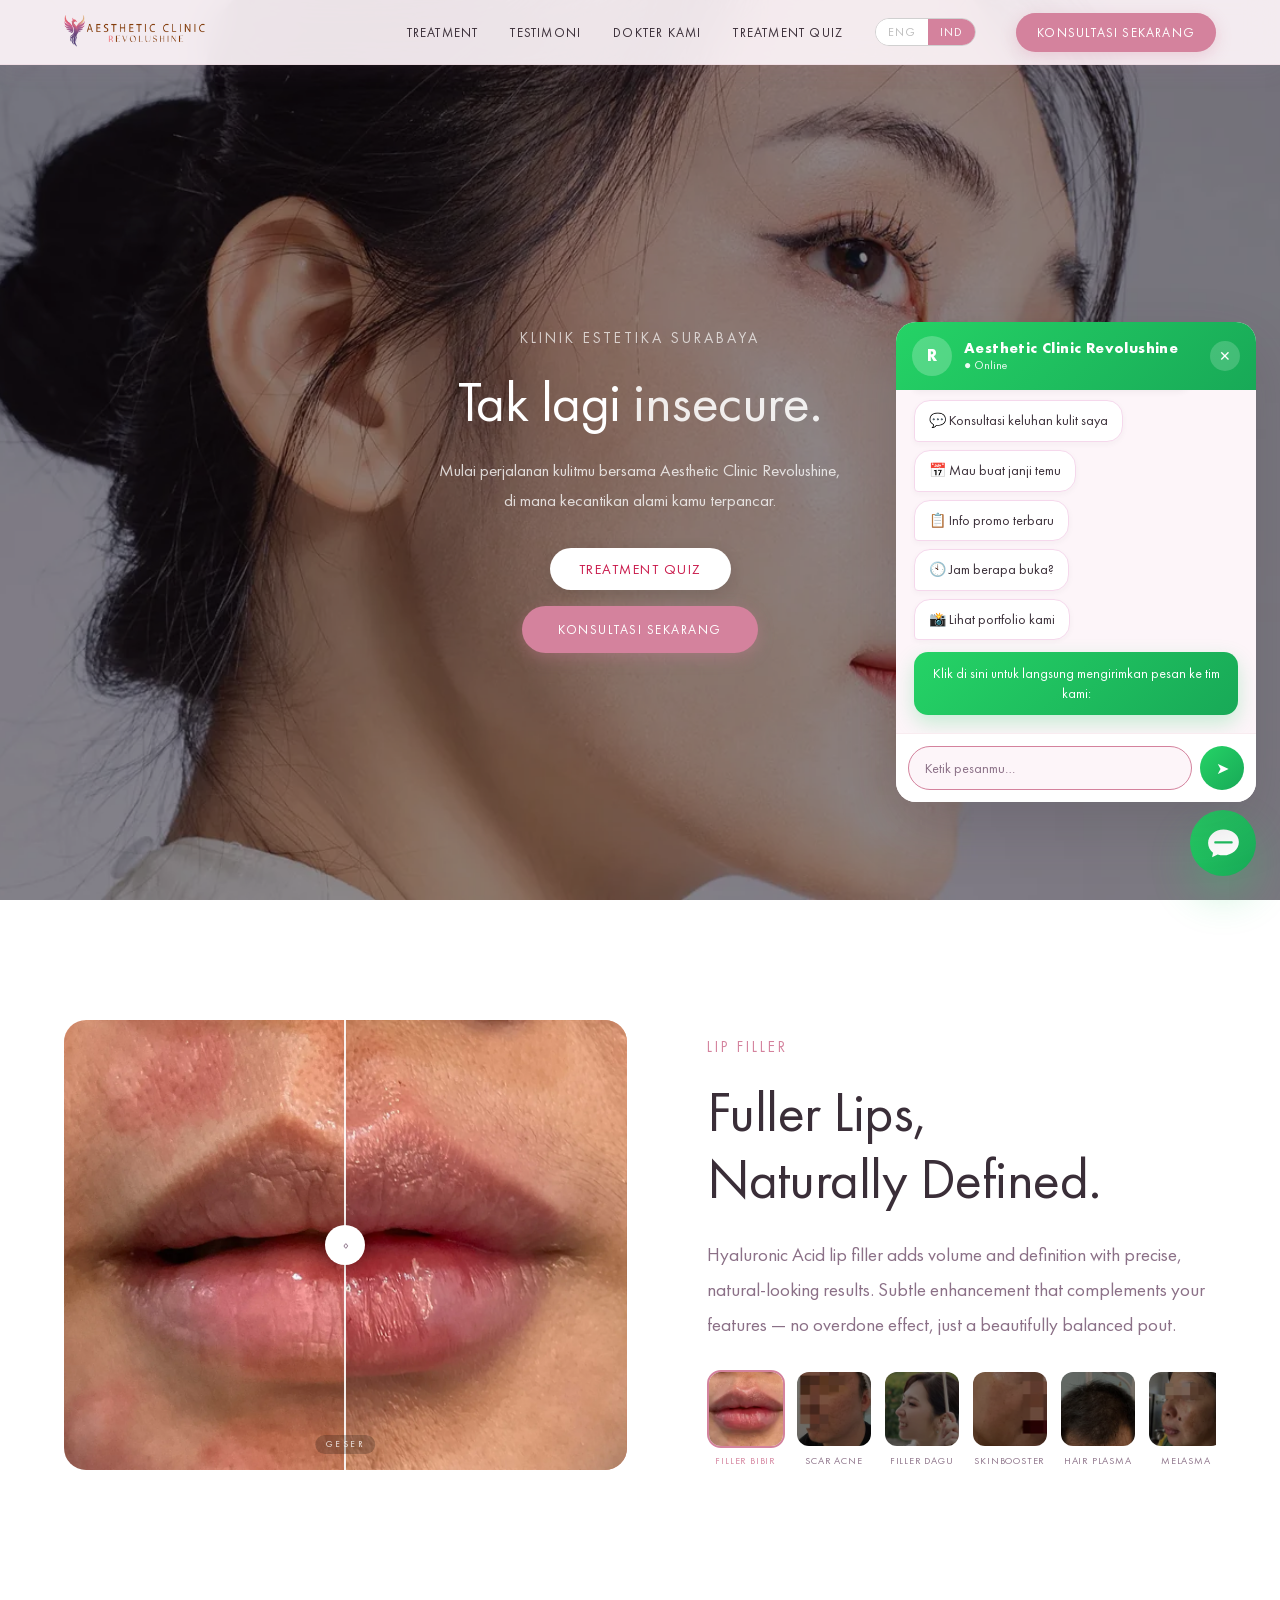
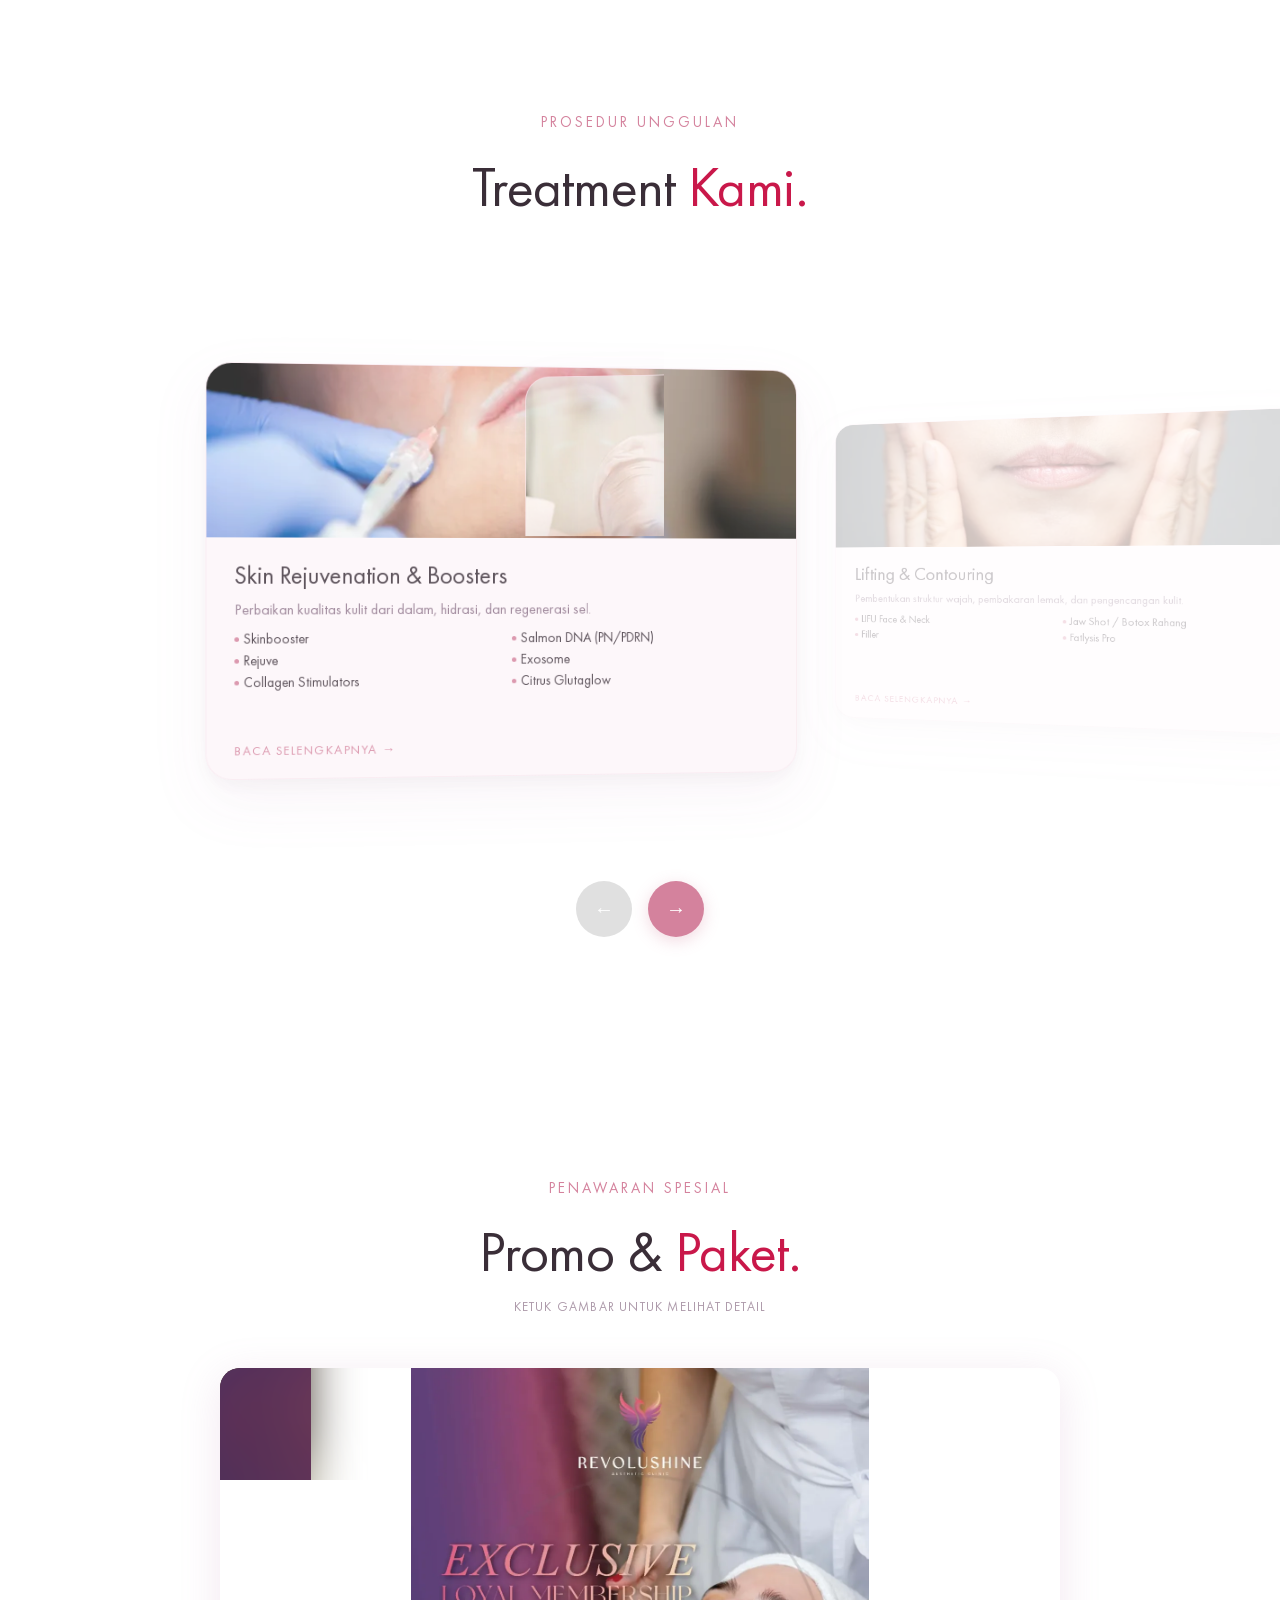
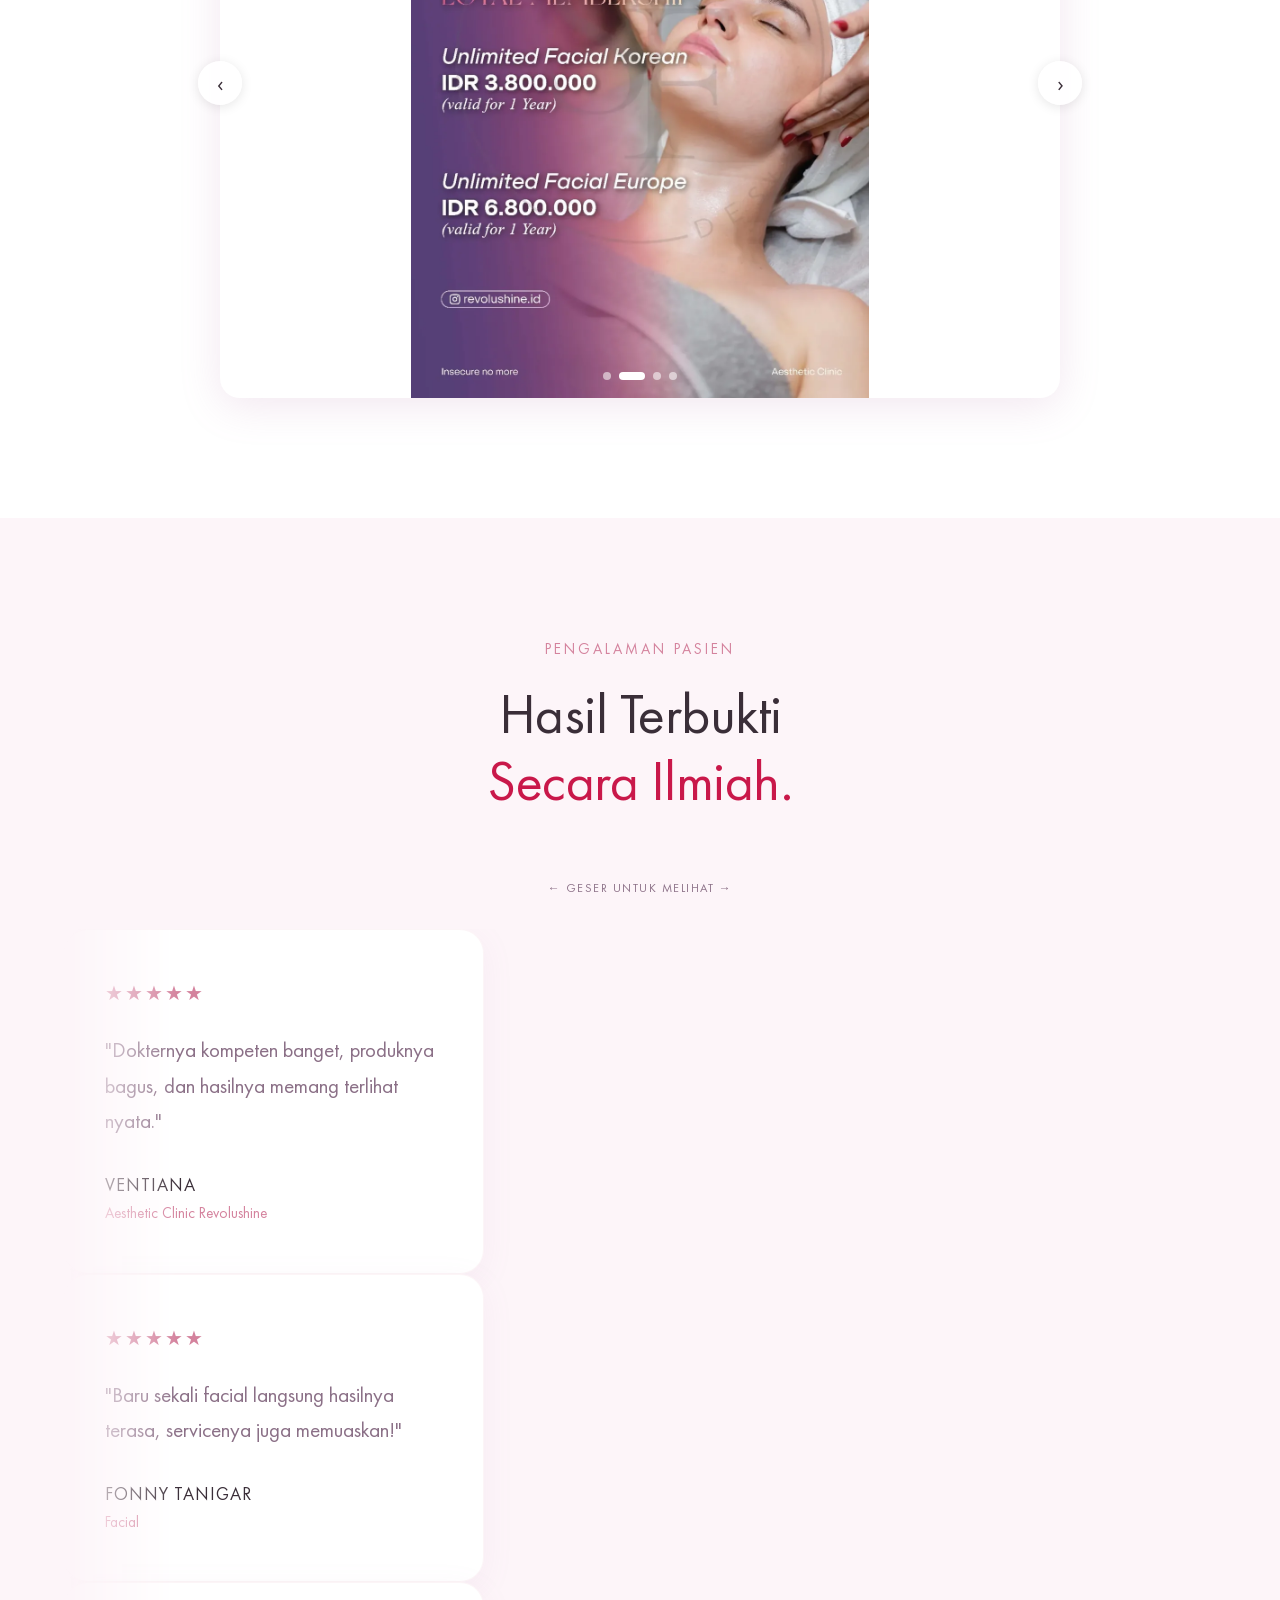
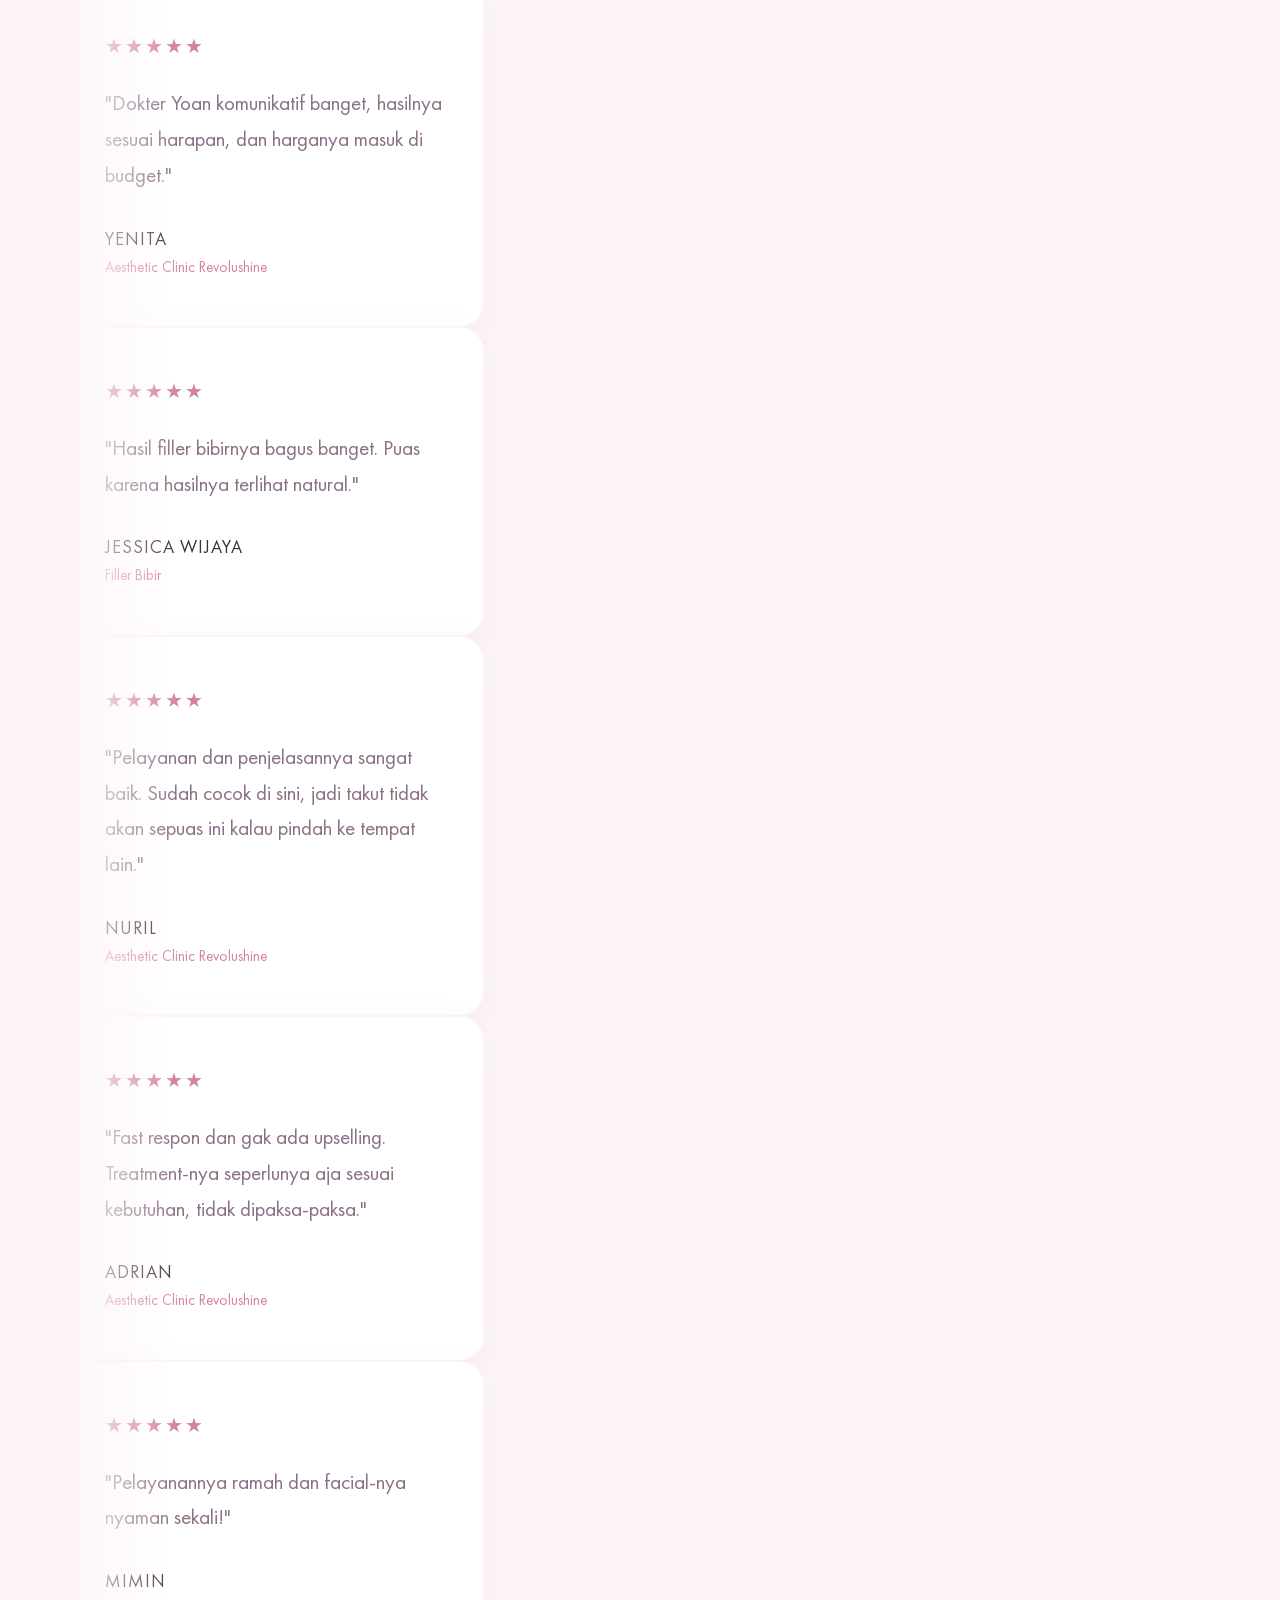
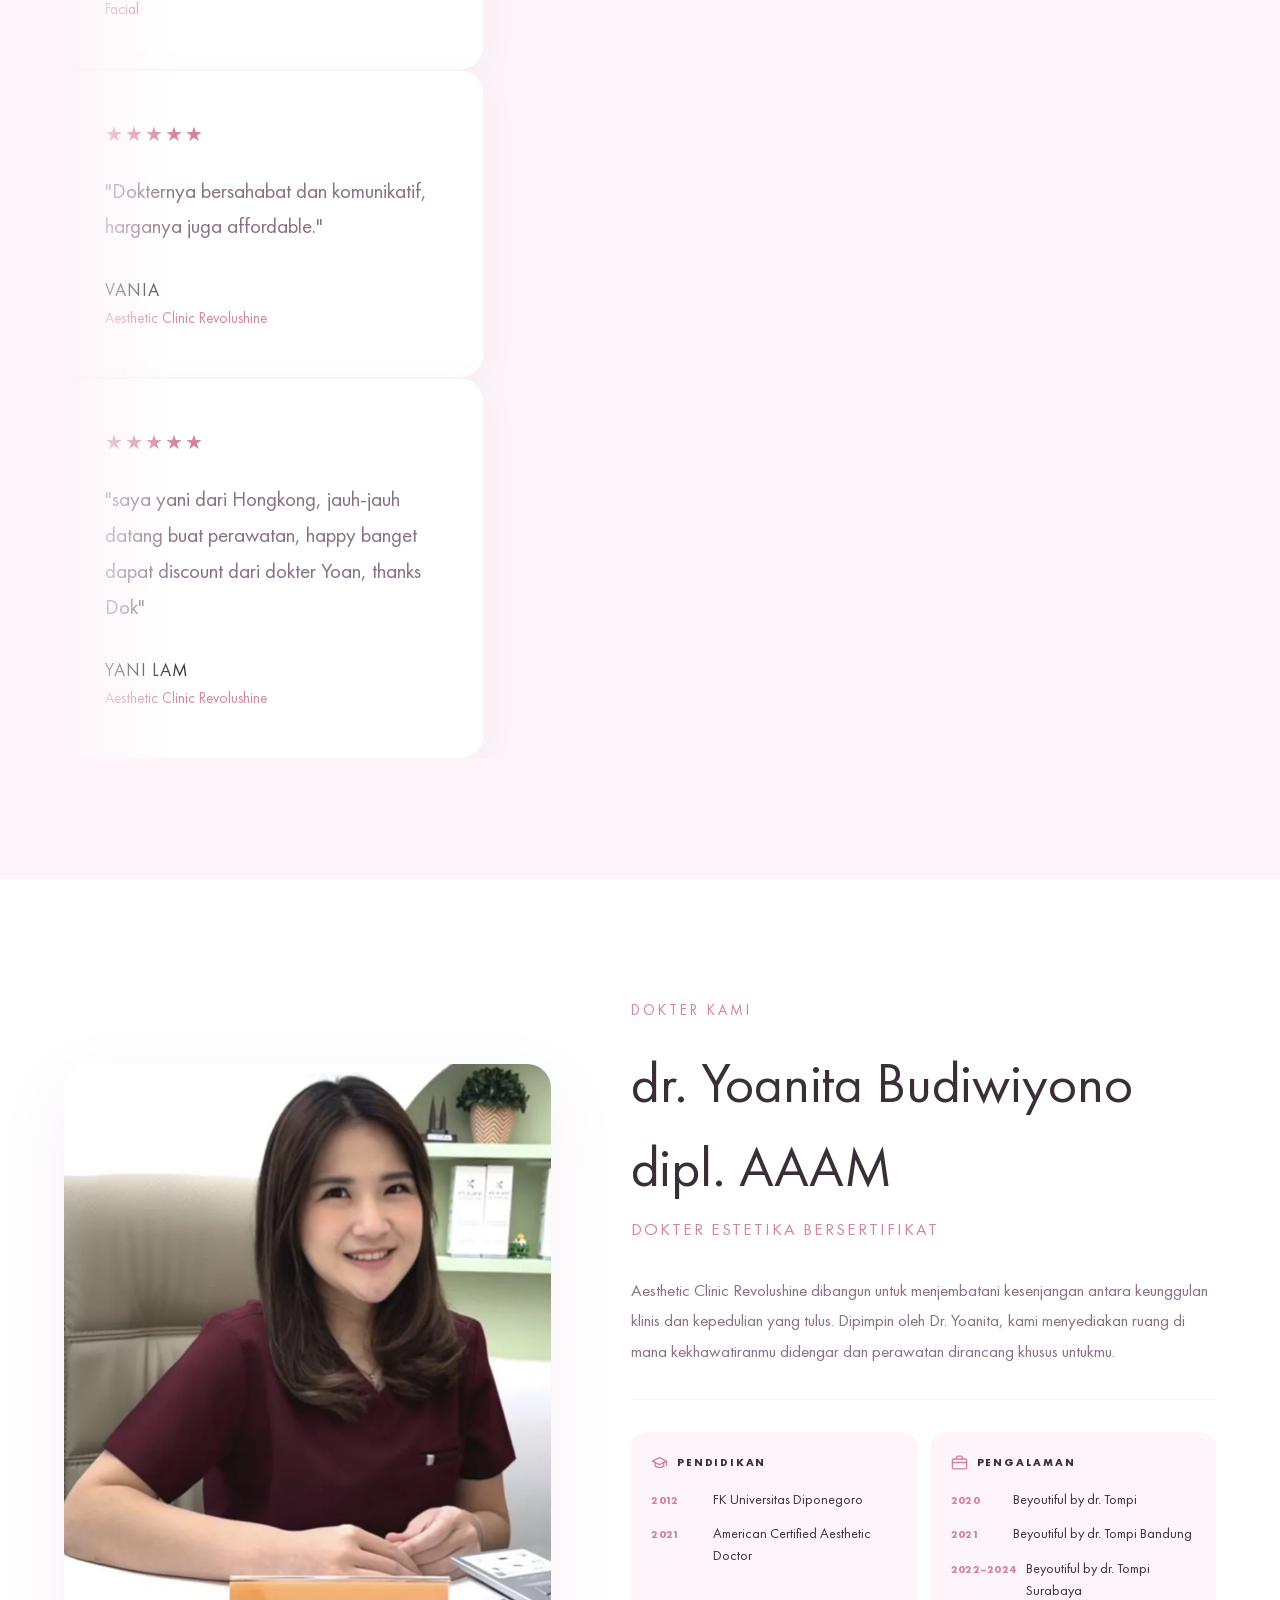
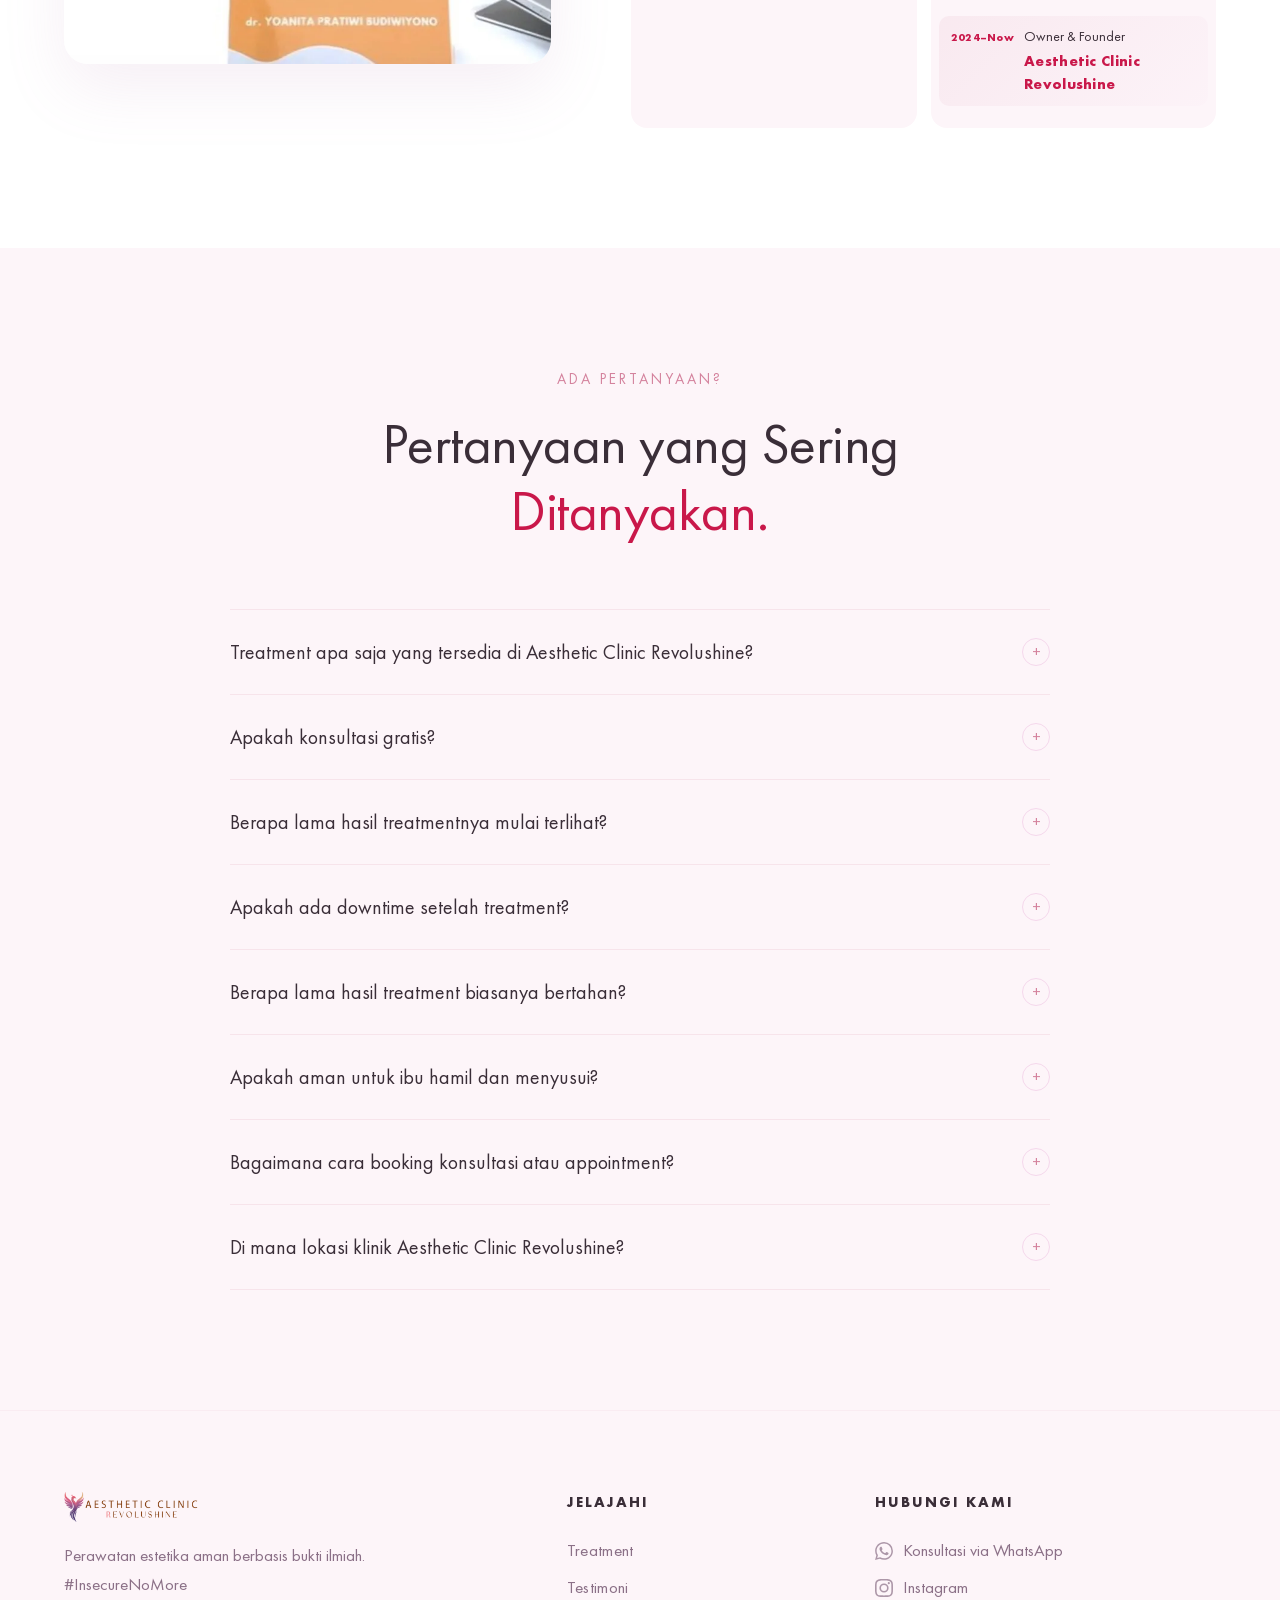
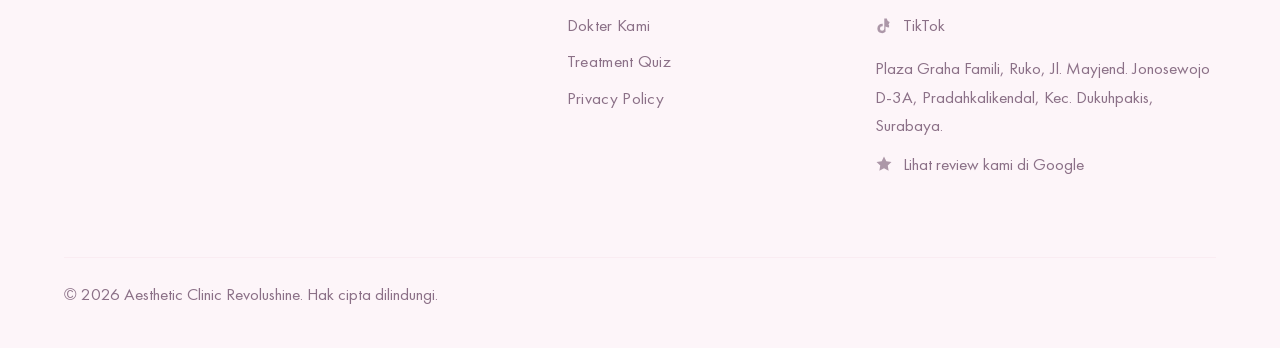
==== index.html @ 948a1a00 "Fix literal &amp; display: stop double-escaping treatment heading, normalize &amp; to & in content, " ====
﻿<!DOCTYPE html>
<!-- Build date: 20260917020710 -->
<html lang="id">
<head>
<meta charset="UTF-8">
<meta name="viewport" content="width=device-width, initial-scale=1.0">
<title>Aesthetic Clinic Revolushine – Klinik Kecantikan Surabaya | LIFU, Filler & Skinbooster</title>
<meta name="description" content="Klinik kecantikan Aesthetic Clinic Revolushine di Graha Famili Surabaya oleh dr. Yoanita Budiwiyono. Layanan unggulan: LIFU, filler bibir, skin booster, Diamond Silk & Hair Plasma. Konsultasi gratis via WhatsApp!" />
<meta name="robots" content="index, follow" />
<link rel="canonical" href="https://revolushine.id/" />
<link rel="alternate" hreflang="id" href="https://revolushine.id/" />
<link rel="alternate" hreflang="en" href="https://revolushine.id/?lang=en" />
<link rel="alternate" hreflang="x-default" href="https://revolushine.id/" />
<meta property="og:title" content="Aesthetic Clinic Revolushine — Surabaya" />
<meta property="og:description" content="Klinik kecantikan Aesthetic Clinic Revolushine di Graha Famili Surabaya oleh dr. Yoanita Budiwiyono. Layanan: LIFU, filler, facial, skin rejuvenation, skin booster. Konsultasi gratis!" />
<meta property="og:image" content="https://revolushine.id/img/revolushine-social-preview.jpg" />
<meta property="og:url" content="https://revolushine.id/" />
<meta property="og:type" content="website" />
<meta property="og:locale" content="id_ID" />
<meta name="twitter:card" content="summary_large_image" />
<meta name="twitter:title" content="Aesthetic Clinic Revolushine — Surabaya" />
<meta name="twitter:description" content="Klinik kecantikan Aesthetic Clinic Revolushine di Graha Famili Surabaya oleh dr. Yoanita Budiwiyono. Layanan: LIFU, filler, facial, skin rejuvenation, skin booster. Konsultasi gratis!" />
<meta name="twitter:image" content="https://revolushine.id/img/revolushine-social-preview.jpg" />
<meta name="theme-color" content="#25d366" />
<link rel="preconnect" href="https://www.googletagmanager.com">
<link rel="preconnect" href="https://cdnjs.cloudflare.com" crossorigin>
<link rel="preconnect" href="https://cdn.jsdelivr.net" crossorigin>
<link rel="icon" type="image/png" href="img/rev-icon-web.png" />
<link rel="apple-touch-icon" href="img/rev-icon-web.png" />
<!-- Google tag (gtag.js) -->
<script async src="https://www.googletagmanager.com/gtag/js?id=G-6V0XLB1LF7"></script>
<script>
  window.dataLayer = window.dataLayer || [];
  function gtag(){dataLayer.push(arguments);}
  gtag('js', new Date());
  gtag('config', 'G-6V0XLB1LF7');
</script>
<script type="application/ld+json">
{
  "@context": "https://schema.org",
  "@type": "MedicalBusiness",
  "name": "Aesthetic Clinic Revolushine",
  "url": "https://revolushine.id/",
  "logo": "https://revolushine.id/img/revolushine-logo-main.png",
  "description": "Aesthetic Clinic Revolushine Surabaya — safe, evidence-based care with LIFU, filler, facial, skin rejuvenation, hair plasma, and consultation by Dr. Yoanita.",
  "telephone": "+6287736386388",
  "address": {
    "@type": "PostalAddress",
    "streetAddress": "Plaza Graha Famili, Ruko, Jl. Mayjend. Jonosewojo D-3A",
    "addressLocality": "Pradahkalikendal, Dukuhpakis",
    "addressRegion": "Surabaya",
    "postalCode": "60221",
    "addressCountry": "ID"
  },
  "openingHoursSpecification": [
    {
      "@type": "OpeningHoursSpecification",
      "dayOfWeek": ["Monday","Tuesday","Wednesday","Thursday","Friday","Saturday"],
      "opens": "09:00",
      "closes": "20:00"
    }
  ],
  "geo": {
    "@type": "GeoCoordinates",
    "latitude": -7.2824,
    "longitude": 112.6732
  },
  "sameAs": [
    "https://www.instagram.com/revolushine.id/",
    "https://www.tiktok.com/@revolushine.id"
  ]
}
</script>
<script type="application/ld+json">
{
  "@context": "https://schema.org",
  "@type": "FAQPage",
  "mainEntity": [
    {"@type":"Question","name":"What treatments does Aesthetic Clinic Revolushine offer?","acceptedAnswer":{"@type":"Answer","text":"Aesthetic Clinic Revolushine offers a comprehensive range of aesthetic treatments including Botox, Rejuvenation, Dermal Filler (lips, temples, cheeks & chin), LIFU Face & Neck, Skinbooster, Subsisi, Medical Facial, Peeling, Diamond Silk, Hair Plasma, Korean Facial, and more — all tailored by Dr. Yoanita to your unique skin profile and goals."},"inLanguage":"en"},
    {"@type":"Question","name":"Is the consultation free?","acceptedAnswer":{"@type":"Answer","text":"Yes. Your first consultation with Dr. Yoanita is fully complimentary. We believe in understanding your concerns before recommending any treatment — no pressure, no rush."},"inLanguage":"en"},
    {"@type":"Question","name":"When will results start to show?","acceptedAnswer":{"@type":"Answer","text":"Results typically start to appear within 3 to 7 days, varying by treatment. For example: LIFU results can be seen from the day of treatment up to around 30 days later. Skinbooster, Botox, and Rejuve results typically start showing on day 3. Facial results are visible on the same day."},"inLanguage":"en"},
    {"@type":"Question","name":"Is there downtime after treatments?","acceptedAnswer":{"@type":"Answer","text":"Some treatments require around 3 days of downtime, such as Skinbooster Salmon DNA, Subsisi, and other injectable treatments depending on the ingredients used. Facial, Peeling, Diamond Silk, and LIFU have no downtime."},"inLanguage":"en"},
    {"@type":"Question","name":"How long do results typically last?","acceptedAnswer":{"@type":"Answer","text":"Results vary depending on the treatment. Botox and Rejuve typically last 4–6 months. Filler can last around 1 year or more. Skinbooster results can last around 1 month or more depending on the formula used. LIFU results can last up to 6 months."},"inLanguage":"en"},
    {"@type":"Question","name":"Is it safe for pregnant or nursing mothers?","acceptedAnswer":{"@type":"Answer","text":"Pregnant mothers are not recommended to undergo injectable treatments. They may safely have medical facial, Diamond Silk, and LIFU at low energy. For nursing mothers, facial, Diamond Silk, and LIFU at low energy are safe. For injectable treatments such as Skinbooster, Filler, and others, we will conduct a prior consultation as safety data for nursing mothers is still limited. The decision will be tailored to each patient's individual condition."},"inLanguage":"en"},
    {"@type":"Question","name":"Treatment apa saja yang tersedia di Aesthetic Clinic Revolushine?","acceptedAnswer":{"@type":"Answer","text":"Aesthetic Clinic Revolushine menawarkan berbagai perawatan estetika termasuk Botox, Rejuvenasi, Dermal Filler (bibir, pelipis, pipi & dagu), LIFU Face & Neck, Skinbooster, Subsisi, Medical Facial, Peeling, Diamond Silk, Hair Plasma, Korean Facial, dan lainnya — semua disesuaikan oleh Dr. Yoanita dengan kebutuhan kulitmu."},"inLanguage":"id"},
    {"@type":"Question","name":"Apakah konsultasi gratis?","acceptedAnswer":{"@type":"Answer","text":"Ya. Konsultasi pertamamu dengan Dr. Yoanita sepenuhnya gratis. Kami percaya bahwa memahami kebutuhanmu lebih penting sebelum merekomendasikan treatment apapun — tanpa tekanan, tanpa terburu-buru."},"inLanguage":"id"},
    {"@type":"Question","name":"Berapa lama hasil treatmentnya mulai terlihat?","acceptedAnswer":{"@type":"Answer","text":"Hasil treatment biasanya mulai terlihat sekitar 3 hingga 7 hari, bervariasi tergantung treatment apa yang dilakukan. Contohnya: Lifu, hasil mulai terlihat pada hari H hingga sekitar 30 hari kemudian. Skinbooster, botox, dan rejuve biasanya hasil mulai terlihat pada hari ke-3. Facial, hasil akan mulai terlihat pada hari H."},"inLanguage":"id"},
    {"@type":"Question","name":"Apakah ada downtime setelah treatment?","acceptedAnswer":{"@type":"Answer","text":"Ada beberapa treatment yang membutuhkan downtime sekitar 3 hari, seperti Skinbooster Salmon DNA, Subsisi, dan treatment injeksi lainnya tergantung kandungan yang ada dalam Skinboosternya. Untuk Facial, Peeling, Diamond Silk, dan Lifu tidak ada downtime."},"inLanguage":"id"},
    {"@type":"Question","name":"Berapa lama hasil treatment biasanya bertahan?","acceptedAnswer":{"@type":"Answer","text":"Hasil treatment bisa bertahan bervariasi tergantung treatmentnya. Treatment botox dan Rejuve biasanya bisa bertahan 4–6 bulan. Treatment filler bisa bertahan sekitar 1 tahun hingga lebih. Treatment Skinbooster bisa bertahan sekitar 1 bulan hingga lebih tergantung kandungan yang ada dalam Skinboosternya. Lifu bisa bertahan hingga 6 bulan."},"inLanguage":"id"},
    {"@type":"Question","name":"Apakah aman untuk ibu hamil dan menyusui?","acceptedAnswer":{"@type":"Answer","text":"Ibu hamil tidak disarankan melakukan treatment injeksi. Ibu hamil cukup melakukan medical facial, Diamond Silk, dan LIFU low energy. Untuk ibu menyusui, facial, Diamond Silk, dan LIFU low energy aman dilakukan. Namun untuk tindakan injeksi seperti Skinbooster, Filler, dan beberapa treatment lainnya, kami akan melakukan konsultasi terlebih dahulu karena data keamanan untuk ibu menyusui masih terbatas. Keputusan tindakan akan disesuaikan dengan kondisi masing-masing pasien."},"inLanguage":"id"},
    {"@type":"Question","name":"How do I book a consultation or appointment?","acceptedAnswer":{"@type":"Answer","text":"It's easy: send a WhatsApp message to +62 877-3638-6388 with your concern or the treatment you're interested in, and our team will help schedule your free first consultation with Dr. Yoanita."},"inLanguage":"en"},
    {"@type":"Question","name":"Where is the clinic located?","acceptedAnswer":{"@type":"Answer","text":"Aesthetic Clinic Revolushine is located at Plaza Graha Famili, Jl. Mayjend. Jonosewojo D-3A, Dukuhpakis, Surabaya. We're open Monday to Saturday, 09:00 – 20:00 WIB."},"inLanguage":"en"},
    {"@type":"Question","name":"Bagaimana cara booking konsultasi atau appointment?","acceptedAnswer":{"@type":"Answer","text":"Mudah sekali: kirim pesan WhatsApp ke +62 877-3638-6388 berisi keluhan atau treatment yang kamu inginkan, dan tim kami akan membantu menjadwalkan konsultasi pertamamu yang gratis bersama Dr. Yoanita."},"inLanguage":"id"},
    {"@type":"Question","name":"Di mana lokasi klinik Aesthetic Clinic Revolushine?","acceptedAnswer":{"@type":"Answer","text":"Aesthetic Clinic Revolushine berlokasi di Plaza Graha Famili, Jl. Mayjend. Jonosewojo D-3A, Dukuhpakis, Surabaya. Kami buka setiap Senin sampai Sabtu pukul 09.00 – 20.00 WIB."},"inLanguage":"id"}
  ]
}
</script>
<link rel="stylesheet" href="styles.css">
<link rel="stylesheet" href="css/chat.css">
</head>
<body>
<a class="skip-link" href="#main" data-i18n="skip_link">Lewati ke konten utama</a>

<nav id="nav">
  <a href="#" class="nav-logo"><picture><source srcset="img/revolushine-logo-main.webp" type="image/webp"><img loading="lazy" decoding="async" src="img/revolushine-logo-main.png" alt="Aesthetic Clinic Revolushine" class="nav-logo-img" width="140" height="34"></picture></a>
  <ul class="nav-links">
    <li><a href="#hotspot" data-i18n="nav_treatments">Treatments</a></li>
    <li><a href="#testimonials" data-i18n="nav_testimonials">Testimonials</a></li>
    <li><a href="#about" data-i18n="nav_about">Our Doctor</a></li>
    <li><button type="button" class="nav-quiz-btn" onclick="openQuiz()" data-i18n="nav_quiz">Treatment Quiz</button></li>
    <li class="lang-switcher desktop-lang">
      <button class="lang-btn active" id="langEn" onclick="setLang('en')">ENG</button>
      <button class="lang-btn" id="langId" onclick="setLang('id')">IND</button>
    </li>
    <li><a href="https://wa.me/6287736386388?text=Saya%20melihat%20treatment%20wajah%20dari%20website%20Aesthetic%20Clinic%20Revolushine%2C%20apakah%20bisa%20konsultasi%20terlebih%20dahulu%3F" class="nav-cta" data-i18n="nav_book">Book Consultation</a></li>
  </ul>
  <div class="lang-switcher mobile-lang">
    <button class="lang-btn active" id="mobileLangEn" onclick="setLang('en')">ENG</button>
    <button class="lang-btn" id="mobileLangId" onclick="setLang('id')">IND</button>
  </div>
  <button class="burger-btn" id="burgerBtn" onclick="toggleMobileMenu()" aria-label="Menu">
    <span></span><span></span><span></span>
  </button>
</nav>

<div class="mobile-menu" id="mobileMenu">
  <button class="mobile-menu-close" onclick="toggleMobileMenu()" aria-label="Close menu">✕</button>
  <ul>
    <li><a href="#hotspot" onclick="toggleMobileMenu()" data-i18n="nav_treatments">Treatments</a></li>
    <li><a href="#testimonials" onclick="toggleMobileMenu()" data-i18n="nav_testimonials">Testimonials</a></li>
    <li><a href="#about" onclick="toggleMobileMenu()" data-i18n="nav_about">Our Doctor</a></li>
    <li><button type="button" class="nav-quiz-btn" onclick="toggleMobileMenu();openQuiz()" data-i18n="nav_quiz">Treatment Quiz</button></li>
    <li><a href="https://wa.me/6287736386388?text=Saya%20melihat%20treatment%20wajah%20dari%20website%20Aesthetic%20Clinic%20Revolushine%2C%20apakah%20bisa%20konsultasi%20terlebih%20dahulu%3F" class="nav-cta" onclick="toggleMobileMenu()" data-i18n="nav_book">Book Consultation</a></li>
  </ul>
</div>

<main id="main">

<header class="hero">
  <div class="hero-content">
    <span class="tagline g-fade" data-i18n="hero_tagline">Aesthetic Clinic Surabaya</span>
    <h1 class="title-xl g-fade" data-i18n-html="hero_h1">Klinik Kecantikan Surabaya — Tak lagi <em>insecure.</em></h1>
    <p class="hero-copy g-fade" data-i18n-html="hero_copy">Begin your skin journey with Aesthetic Clinic Revolushine,<br>where natural radiance is uncovered.</p>
    <div class="g-fade">
      <button class="btn-hero-quiz" onclick="openQuiz()" data-i18n="btn_quiz">Treatment Quiz</button>
    </div>
    <div class="g-fade" style="margin-top:16px;">
      <a href="https://wa.me/6287736386388?text=Saya%20melihat%20treatment%20wajah%20dari%20website%20Aesthetic%20Clinic%20Revolushine%2C%20apakah%20bisa%20konsultasi%20terlebih%20dahulu%3F" class="btn-book-hero" target="_blank" rel="noopener" data-i18n="nav_book">Book Consultation</a>
    </div>
  </div>
</header>

<section class="results-section section" id="hotspot">
  <div class="results-wrap">
    <div class="ba-main g-fade">
      <div class="ba-split" id="baSlider" data-lenis-prevent>
        <picture id="baBeforePicture"><source id="baBeforeWebp" srcset="img/revolushine-beforeafter/revolushine-beforefillerbibir.webp" type="image/webp"><img loading="lazy" decoding="async" id="baBeforeImg" class="ba-img-base" src="img/revolushine-beforeafter/revolushine-beforefillerbibir.jpg" alt="Before treatment" width="750" height="600"></picture>
        <picture id="baAfterPicture"><source id="baAfterWebp" srcset="img/revolushine-beforeafter/revolushine-afterfillerbibir.webp" type="image/webp"><img loading="lazy" decoding="async" id="baAfterImg" class="ba-img-overlay" src="img/revolushine-beforeafter/revolushine-afterfillerbibir.jpg" alt="After treatment" width="750" height="600"></picture>
        <div class="ba-handle" id="baHandle"></div>
        <div class="ba-handle-icon">&#8249;&#8250;</div>
        <span class="ba-slide-hint" data-i18n="ba_hint">slide</span>
      </div>
    </div>
    <div class="ba-info g-fade" id="baInfo">
      <span class="tagline" id="baTagline">Lip Filler</span>
      <h2 class="ba-title" id="baTitle">Fuller Lips,<br>Naturally Defined.</h2>
      <p class="ba-copy" id="baCopy">Hyaluronic Acid lip filler adds volume and definition with precise, natural-looking results. Subtle enhancement that complements your features — no overdone effect, just a beautifully balanced pout.</p>
    </div>
    <div class="ba-thumbs-row g-fade" id="baThumbsRow">
      <button class="ba-thumb active" onclick="switchCase(0)">
        <div class="ba-thumb-img-wrap"><img loading="lazy" decoding="async" src="img/revolushine-beforeafter/revolushine-afterfillerbibir-thumb.webp" alt="Sesudah" width="200" height="160"></div>
        <span class="ba-thumb-label" data-i18n="ba_label0">Filler Bibir</span>
      </button>
      <button class="ba-thumb" onclick="switchCase(1)">
        <div class="ba-thumb-img-wrap"><img loading="lazy" decoding="async" src="img/revolushine-beforeafter/revolushine-afterscaracne-thumb.webp" alt="Sesudah" width="200" height="160"></div>
        <span class="ba-thumb-label" data-i18n="ba_label1">Scar Acne</span>
      </button>
      <button class="ba-thumb" onclick="switchCase(2)">
        <div class="ba-thumb-img-wrap"><img loading="lazy" decoding="async" src="img/revolushine-beforeafter/revolushine-afterfillerdagu-thumb.webp" alt="Sesudah" width="200" height="160"></div>
        <span class="ba-thumb-label" data-i18n="ba_label2">Filler Dagu</span>
      </button>
      <button class="ba-thumb" onclick="switchCase(3)">
        <div class="ba-thumb-img-wrap"><img loading="lazy" decoding="async" src="img/revolushine-beforeafter/revolushine-afterskinbooster-thumb.webp" alt="Sesudah" width="200" height="160"></div>
        <span class="ba-thumb-label" data-i18n="ba_label3">Skinbooster</span>
      </button>
      <button class="ba-thumb" onclick="switchCase(4)">
      <div class="ba-thumb-img-wrap"><img loading="lazy" decoding="async" src="img/revolushine-beforeafter/revolushine-afterhairplasma-thumb.webp" alt="Sesudah" width="200" height="160"></div>
        <span class="ba-thumb-label" data-i18n="ba_label4">Hair Plasma</span>
      </button>
      <button class="ba-thumb" onclick="switchCase(5)">
        <div class="ba-thumb-img-wrap"><img loading="lazy" decoding="async" src="img/revolushine-beforeafter/revolushine-aftermelasma-thumb.webp" alt="Sesudah" width="200" height="160"></div>
        <span class="ba-thumb-label" data-i18n="ba_label5">Melasma</span>
      </button>
      <button class="ba-thumb" onclick="switchCase(6)">
        <div class="ba-thumb-img-wrap"><img loading="lazy" decoding="async" src="img/revolushine-beforeafter/revolushine-afterlifu-thumb.webp" alt="Sesudah" width="200" height="160"></div>
        <span class="ba-thumb-label" data-i18n="ba_label6">LIFU</span>
      </button>
    </div>
  </div>
</section>

<section class="treatment-carousel section">
  <span class="tagline g-fade" data-i18n="treat_tagline">Signature Procedures</span>
  <h2 class="title-treat g-fade" data-i18n-html="treat_h2">Our <em>Treatments.</em></h2>

  <div class="carousel-wrap g-fade" id="carousel3D">

    <!-- Card 0: Skin Rejuvenation & Boosters -->
    <div class="t-card-3d active" onclick="handleTreatmentCardClick(0, event)">
      <picture><source srcset="img/treatments/1.rev-skinbooster.webp" type="image/webp"><img loading="lazy" decoding="async" src="img/treatments/1.rev-skinbooster.jpg" alt="Skin Rejuvenation" width="724" height="483"></picture>
      <div class="content">
        <h3>Skin Rejuvenation & Boosters</h3>
        <p class="card-short-desc" data-i18n="card0_desc">Improving skin quality from within — hydration, brightness, and cell regeneration.</p>
        <div class="t-card-bullets">
          <span class="t-card-bullet">Skinbooster</span>
          <span class="t-card-bullet">Salmon DNA (PN/PDRN)</span>
          <span class="t-card-bullet">Rejuve</span>
          <span class="t-card-bullet">Exosome</span>
          <span class="t-card-bullet">Collagen Stimulators</span>
          <span class="t-card-bullet">Citrus Glutaglow</span>
        </div>
        <a class="t-card-read" href="treatments/skin-rejuvenation.html" data-i18n="t_card_read">Read More</a>
      </div>
    </div>

    <!-- Card 1: Clarity, Texture & Peeling -->
    <div class="t-card-3d next" onclick="handleTreatmentCardClick(1, event)">
      <picture><source srcset="img/treatments/2.rev-skinpeel.webp" type="image/webp"><img loading="lazy" decoding="async" src="img/treatments/2.rev-skinpeel.jpg" alt="Clarity and Texture" width="724" height="483"></picture>
      <div class="content">
        <h3>Clarity, Texture & Peeling</h3>
        <p class="card-short-desc" data-i18n="card1_desc">Deep cleansing, exfoliation, and skin surface repair for acne and scars.</p>
        <div class="t-card-bullets">
          <span class="t-card-bullet">Diamond Silk</span>
          <span class="t-card-bullet">3-Step Peeling</span>
          <span class="t-card-bullet">Plasma</span>
        </div>
        <a class="t-card-read" href="treatments/clarity-texture.html" data-i18n="t_card_read">Read More</a>
      </div>
    </div>

    <!-- Card 2: Lifting & Contouring -->
    <div class="t-card-3d next" onclick="handleTreatmentCardClick(2, event)">
      <picture><source srcset="img/treatments/3.rev-skinlift.webp" type="image/webp"><img loading="lazy" decoding="async" src="img/treatments/3.rev-skinlift.jpg" alt="Lifting and Contouring" width="724" height="483"></picture>
      <div class="content">
        <h3>Lifting & Contouring</h3>
        <p class="card-short-desc" data-i18n="card2_desc">Facial structure shaping, fat reduction, and non-surgical skin tightening.</p>
        <div class="t-card-bullets">
          <span class="t-card-bullet">LIFU Face & Neck</span>
          <span class="t-card-bullet">Jaw Shot / Botox Rahang</span>
          <span class="t-card-bullet">Filler</span>
          <span class="t-card-bullet">Fatlysis Pro</span>
        </div>
        <a class="t-card-read" href="treatments/lifting-contouring.html" data-i18n="t_card_read">Read More</a>
      </div>
    </div>

    <!-- Card 3: Targeted Specific Solutions -->
    <div class="t-card-3d hidden-right" onclick="handleTreatmentCardClick(3, event)">
      <picture><source srcset="img/treatments/4.rev-hairplasma.webp" type="image/webp"><img loading="lazy" decoding="async" src="img/treatments/4.rev-hairplasma.jpg" alt="Targeted Solutions" width="724" height="483"></picture>
      <div class="content">
        <h3>Targeted Specific Solutions</h3>
        <p class="card-short-desc" data-i18n="card3_desc">Precision medical solutions for specific areas and targeted concerns.</p>
        <div class="t-card-bullets">
          <span class="t-card-bullet">Panda Eyes</span>
          <span class="t-card-bullet">Hair Plasma</span>
          <span class="t-card-bullet">Hyperhidrosis</span>
        </div>
        <a class="t-card-read" href="treatments/targeted-solutions.html" data-i18n="t_card_read">Read More</a>
      </div>
    </div>

    <!-- Card 4: Facial Experience -->
    <div class="t-card-3d prev" onclick="handleTreatmentCardClick(4, event)">
      <picture><source srcset="img/treatments/5.rev-facial.webp" type="image/webp"><img loading="lazy" decoding="async" src="img/treatments/5.rev-facial.jpg" alt="Facial Experience" width="724" height="483"></picture>
      <div class="content">
        <h3>Facial Experience</h3>
        <p class="card-short-desc" data-i18n="card4_desc">Relaxation and foundational skin maintenance treatments.</p>
        <div class="t-card-bullets">
          <span class="t-card-bullet">Facial Luxury</span>
          <span class="t-card-bullet">Facial Korea</span>
        </div>
        <a class="t-card-read" href="treatments/facial-experience.html" data-i18n="t_card_read">Read More</a>
      </div>
    </div>

  </div>

  <div class="carousel-controls g-fade">
    <button class="c-btn" onclick="prevCarousel()">←</button>
    <button class="c-btn" onclick="nextCarousel()">→</button>
  </div>
</section>

<!-- ── PROMO SECTION ── -->
<section class="promo-section section" id="promo">
  <span class="tagline g-fade" data-i18n="promo_tagline">Special Offers</span>
  <h2 class="title-treat g-fade" data-i18n-html="promo_h2">Promo & <em>Packages.</em></h2>
  <p class="promo-hint g-fade" data-i18n="promo_hint">tap image to see the details</p>
  <div class="promo-slider-wrap g-fade">
    <div class="promo-track-outer">
      <div class="promo-track" id="promoTrack">
        <div class="promo-slide" onclick="openPromoModal(0)" style="--promo-bg:url('img/revolushine-promo/rvl-promo-facial.webp')"><picture><source srcset="img/revolushine-promo/rvl-promo-facial.webp" type="image/webp"><img loading="lazy" decoding="async" src="img/revolushine-promo/rvl-promo-facial.JPEG" alt="Promo Facial" width="400" height="500"></picture></div>
        <div class="promo-slide" onclick="openPromoModal(1)" style="--promo-bg:url('img/revolushine-promo/rvl-promo-facial2.webp')"><picture><source srcset="img/revolushine-promo/rvl-promo-facial2.webp" type="image/webp"><img loading="lazy" decoding="async" src="img/revolushine-promo/rvl-promo-facial2.jpg" alt="Promo Facial 2" width="400" height="500"></picture></div>
        <div class="promo-slide" onclick="openPromoModal(2)" style="--promo-bg:url('img/revolushine-promo/rvl-promo-filler.webp')"><picture><source srcset="img/revolushine-promo/rvl-promo-filler.webp" type="image/webp"><img loading="lazy" decoding="async" src="img/revolushine-promo/rvl-promo-filler.jpg" alt="Promo Filler" width="400" height="500"></picture></div>
        <div class="promo-slide" onclick="openPromoModal(3)" style="--promo-bg:url('img/revolushine-promo/rvl-promo-prfl.webp')"><picture><source srcset="img/revolushine-promo/rvl-promo-prfl.webp" type="image/webp"><img loading="lazy" decoding="async" src="img/revolushine-promo/rvl-promo-prfl.jpg" alt="Promo Profhilo" width="400" height="500"></picture></div>
      </div>
    </div>
    <div class="promo-dots" id="promoDots">
      <button class="promo-dot active" onclick="goPromo(0)" aria-label="Promo 1"></button>
      <button class="promo-dot" onclick="goPromo(1)" aria-label="Promo 2"></button>
      <button class="promo-dot" onclick="goPromo(2)" aria-label="Promo 3"></button>
      <button class="promo-dot" onclick="goPromo(3)" aria-label="Promo 4"></button>
    </div>
    <button class="promo-prev" onclick="prevPromo()" aria-label="Previous">&#8249;</button>
    <button class="promo-next" onclick="nextPromo()" aria-label="Next">&#8250;</button>
  </div>
  <p class="price-from" hidden style="text-align:center;color:var(--text-muted);font-size:16px;margin-top:20px;"><span data-i18n="price_from">Starting from</span> <span><!-- HARGA: isi nominal (mis. Rp 500rb) lalu hapus atribut "hidden" --></span></p>
</section>

<section class="testimonials section" id="testimonials">
  <div class="testi-header">
    <span class="tagline g-fade" data-i18n="testi_tagline">Patient Experiences</span>
    <h2 class="title-treat g-fade" data-i18n-html="testi_h2">Research-Backed<br><em>Outcomes.</em></h2>
  </div>
  <p class="testi-hint g-fade" data-i18n="testi_hint">← slide to see →</p>
  <div class="testi-wrap g-fade">
    <div class="testi-slider" id="tSlider">
      <div class="t-slide-card">
        <div class="t-stars">★★★★★</div>
        <p class="t-quote" data-i18n="testi1_quote">"Dokternya kompeten banget, produknya bagus, dan hasilnya memang terlihat nyata."</p>
        <div class="t-author">Ventiana</div>
        <div class="t-treatment" data-i18n="testi1_treat">Aesthetic Clinic Revolushine</div>
      </div>
      <div class="t-slide-card">
        <div class="t-stars">★★★★★</div>
        <p class="t-quote" data-i18n="testi2_quote">"Baru sekali facial langsung hasilnya terasa, servicenya juga memuaskan!"</p>
        <div class="t-author">Fonny Tanigar</div>
        <div class="t-treatment" data-i18n="testi2_treat">Facial</div>
      </div>
      <div class="t-slide-card">
        <div class="t-stars">★★★★★</div>
        <p class="t-quote" data-i18n="testi3_quote">"Dokter Yoan komunikatif banget, hasilnya sesuai harapan, dan harganya masuk di budget."</p>
        <div class="t-author">Yenita</div>
        <div class="t-treatment" data-i18n="testi3_treat">Aesthetic Clinic Revolushine</div>
      </div>
      <div class="t-slide-card">
        <div class="t-stars">★★★★★</div>
        <p class="t-quote" data-i18n="testi4_quote">"Hasil filler bibirnya bagus banget. Puas karena hasilnya terlihat natural."</p>
        <div class="t-author">Jessica Wijaya</div>
        <div class="t-treatment" data-i18n="testi4_treat">Filler Bibir</div>
      </div>
      <div class="t-slide-card">
        <div class="t-stars">★★★★★</div>
        <p class="t-quote" data-i18n="testi5_quote">"Pelayanan dan penjelasannya sangat baik. Sudah cocok di sini, jadi takut tidak akan sepuas ini kalau pindah ke tempat lain."</p>
        <div class="t-author">Nuril</div>
        <div class="t-treatment" data-i18n="testi5_treat">Aesthetic Clinic Revolushine</div>
      </div>
      <div class="t-slide-card">
        <div class="t-stars">★★★★★</div>
        <p class="t-quote" data-i18n="testi6_quote">"Fast respon dan gak ada upselling. Treatment-nya seperlunya aja sesuai kebutuhan, tidak dipaksa-paksa."</p>
        <div class="t-author">Adrian</div>
        <div class="t-treatment" data-i18n="testi6_treat">Aesthetic Clinic Revolushine</div>
      </div>
      <div class="t-slide-card">
        <div class="t-stars">★★★★★</div>
        <p class="t-quote" data-i18n="testi7_quote">"Pelayanannya ramah dan facial-nya nyaman sekali!"</p>
        <div class="t-author">Mimin</div>
        <div class="t-treatment" data-i18n="testi7_treat">Facial</div>
      </div>
      <div class="t-slide-card">
        <div class="t-stars">★★★★★</div>
        <p class="t-quote" data-i18n="testi8_quote">"Dokternya bersahabat dan komunikatif, harganya juga affordable."</p>
        <div class="t-author">Vania</div>
        <div class="t-treatment" data-i18n="testi8_treat">Aesthetic Clinic Revolushine</div>
      </div>
      <div class="t-slide-card">
        <div class="t-stars">★★★★★</div>
        <p class="t-quote" data-i18n="testi9_quote">"saya yani dari Hongkong, jauh-jauh datang buat perawatan, happy banget dapat discount dari dokter Yoan, thanks Dok"</p>
        <div class="t-author">Yani Lam</div>
        <div class="t-treatment" data-i18n="testi9_treat">Aesthetic Clinic Revolushine</div>
      </div>
    </div>
  </div>
</section>

<section class="about-us section" id="about">
  <div class="container dr-grid">
    <div class="dr-image g-fade">
      <picture><source srcset="img/revolushine.dryoanita.webp" type="image/webp"><img loading="lazy" decoding="async" src="img/revolushine.dryoanita.jpg" alt="Dr. Yoanita Pratiwi Budiwiyono" width="500" height="499"></picture>
    </div>
    <div class="dr-info g-fade">
      <span class="tagline" data-i18n="about_tagline">Our Doctor</span>
      <h2>dr. Yoanita Budiwiyono dipl. AAAM</h2>
      <span class="creds" data-i18n="about_creds">American Academy of Aesthetic Medicine Board-Certified Aesthetic Physician</span>
      
      <p data-i18n="about_p1">Aesthetic Clinic Revolushine was built to bridge the gap between clinical excellence and heartfelt care. Led by dr. Yoanita, we provide a sanctuary where your concerns are heard, and treatments are meticulously customized. Our goal is to provide personalized care, transforming you to become #InsecureNoMore.</p>      
      <div class="dr-cards-grid">

        <div class="dr-card">
          <div class="dr-card-head">
            <svg xmlns="http://www.w3.org/2000/svg" width="17" height="17" viewBox="0 0 24 24" fill="none" stroke="currentColor" stroke-width="2" stroke-linecap="round" stroke-linejoin="round"><path d="M22 10v6M2 10l10-5 10 5-10 5z"/><path d="M6 12v5c3 3 9 3 12 0v-5"/></svg>
            <span data-i18n="about_edu_head">Education</span>
          </div>
          <div class="dr-card-entries">
            <div class="dr-entry">
              <span class="dr-entry-year">2012</span>
              <span class="dr-entry-text">FK Universitas Diponegoro</span>
            </div>
            <div class="dr-entry">
              <span class="dr-entry-year">2021</span>
              <span class="dr-entry-text" data-i18n="about_edu2">American Academy of Aesthetic Medicine Board-Certified Diploma of Aesthetic Medicine</span>
            </div>
          </div>
        </div>

        <div class="dr-card">
          <div class="dr-card-head">
            <svg xmlns="http://www.w3.org/2000/svg" width="17" height="17" viewBox="0 0 24 24" fill="none" stroke="currentColor" stroke-width="2" stroke-linecap="round" stroke-linejoin="round"><rect x="2" y="7" width="20" height="14" rx="2"/><path d="M16 7V5a2 2 0 0 0-2-2h-4a2 2 0 0 0-2 2v2"/><path d="M2 12h20"/></svg>
            <span data-i18n="about_exp_head">Experience</span>
          </div>
          <div class="dr-card-entries">
            <div class="dr-entry">
              <span class="dr-entry-year">2020</span>
              <span class="dr-entry-text">Beyoutiful by dr. Tompi</span>
            </div>
            <div class="dr-entry">
              <span class="dr-entry-year">2021</span>
              <span class="dr-entry-text">Beyoutiful by dr. Tompi Bandung</span>
            </div>
            <div class="dr-entry">
              <span class="dr-entry-year">2022–2024</span>
              <span class="dr-entry-text">Beyoutiful by dr. Tompi Surabaya</span>
            </div>
            <div class="dr-entry dr-entry-highlight">
              <span class="dr-entry-year">2024–Now</span>
              <div class="dr-entry-text">
                <span data-i18n="about_exp_role">Owner & Founder</span><br>
                <em>Aesthetic Clinic Revolushine</em>
              </div>
            </div>
          </div>
        </div>

      </div>
    </div>
  </div>
</section>

<section class="faq-section section">
  <div style="text-align:center;margin-bottom:64px;">
    <span class="tagline g-fade" data-i18n="faq_tagline">Have Questions?</span>
    <h2 class="title-treat g-fade" data-i18n-html="faq_h2">Frequently Asked<br><em>Questions.</em></h2>
  </div>
  <div class="faq-list">

    <div class="faq-item">
      <button class="faq-btn" onclick="toggleFaq(this)">
        <span class="faq-q" data-i18n="faq1_q">What treatments does Aesthetic Clinic Revolushine offer?</span>
        <span class="faq-icon">+</span>
      </button>
      <div class="faq-body">
        <p class="faq-ans" data-i18n="faq1_a">Aesthetic Clinic Revolushine offers a comprehensive range of aesthetic treatments including Botox, Filler, LIFU lifting, Skinbooster, DNA Salmon, Hair Plasma, and more — all tailored by Dr. Yoanita to your unique skin profile and goals.</p>
      </div>
    </div>

    <div class="faq-item">
      <button class="faq-btn" onclick="toggleFaq(this)">
        <span class="faq-q" data-i18n="faq2_q">Is the consultation free?</span>
        <span class="faq-icon">+</span>
      </button>
      <div class="faq-body">
        <p class="faq-ans" data-i18n="faq2_a">Yes. Your first consultation with Dr. Yoanita is fully complimentary. We believe in understanding your concerns before recommending any treatment — no pressure, no rush.</p>
      </div>
    </div>

    <div class="faq-item">
      <button class="faq-btn" onclick="toggleFaq(this)">
        <span class="faq-q" data-i18n="faq3_q">When will results start to show?</span>
        <span class="faq-icon">+</span>
      </button>
      <div class="faq-body">
        <p class="faq-ans" data-i18n="faq3_a">Results typically start to appear within 3 to 7 days, varying by treatment. For example: LIFU results can be seen from the day of treatment up to around 30 days later. Skinbooster, Botox, and Rejuve results typically start showing on day 3. Facial results are visible on the same day.</p>
      </div>
    </div>

    <div class="faq-item">
      <button class="faq-btn" onclick="toggleFaq(this)">
        <span class="faq-q" data-i18n="faq4_q">Is there downtime after treatments?</span>
        <span class="faq-icon">+</span>
      </button>
      <div class="faq-body">
        <p class="faq-ans" data-i18n="faq4_a">Some treatments require around 3 days of downtime, such as Skinbooster Salmon DNA, Subsisi, and other injectable treatments depending on the ingredients used. Facial, Peeling, Diamond Silk, and LIFU have no downtime.</p>
      </div>
    </div>

    <div class="faq-item">
      <button class="faq-btn" onclick="toggleFaq(this)">
        <span class="faq-q" data-i18n="faq5_q">How long do results typically last?</span>
        <span class="faq-icon">+</span>
      </button>
      <div class="faq-body">
        <p class="faq-ans" data-i18n="faq5_a">Results vary depending on the treatment. Botox and Rejuve typically last 4–6 months. Filler can last around 1 year or more. Skinbooster results can last around 1 month or more depending on the formula used. LIFU results can last up to 6 months.</p>
      </div>
    </div>

    <div class="faq-item">
      <button class="faq-btn" onclick="toggleFaq(this)">
        <span class="faq-q" data-i18n="faq6_q">Is it safe for pregnant or nursing mothers?</span>
        <span class="faq-icon">+</span>
      </button>
      <div class="faq-body">
        <p class="faq-ans" data-i18n="faq6_a">Pregnant mothers are not recommended to undergo injectable treatments. They may safely have medical facial, Diamond Silk, and LIFU at low energy. For nursing mothers, facial, Diamond Silk, and LIFU at low energy are safe. For injectable treatments such as Skinbooster, Filler, and others, we will conduct a prior consultation as safety data for nursing mothers is still limited. The decision will be tailored to each patient's individual condition.</p>
      </div>
    </div>

    <div class="faq-item">
      <button class="faq-btn" onclick="toggleFaq(this)">
        <span class="faq-q" data-i18n="faq7_q">How do I book a consultation or appointment?</span>
        <span class="faq-icon">+</span>
      </button>
      <div class="faq-body">
        <p class="faq-ans" data-i18n="faq7_a">It's easy: send a WhatsApp message to +62 877-3638-6388 with your concern or the treatment you're interested in, and our team will help schedule your free first consultation with Dr. Yoanita.</p>
      </div>
    </div>

    <div class="faq-item">
      <button class="faq-btn" onclick="toggleFaq(this)">
        <span class="faq-q" data-i18n="faq8_q">Where is the clinic located?</span>
        <span class="faq-icon">+</span>
      </button>
      <div class="faq-body">
        <p class="faq-ans" data-i18n="faq8_a">Aesthetic Clinic Revolushine is located at Plaza Graha Famili, Jl. Mayjend. Jonosewojo D-3A, Dukuhpakis, Surabaya. We're open Monday to Saturday, 09:00 – 20:00 WIB.</p>
      </div>
    </div>

  </div>
</section>
</main>
<footer>
  <div class="foot-grid">
    <div>
      <picture><source srcset="img/revolushine-logo-main.webp" type="image/webp"><img loading="lazy" decoding="async" src="img/revolushine-logo-main.png" alt="Aesthetic Clinic Revolushine" class="foot-logo-img" width="120" height="29"></picture>
      <p style="font-size:17px; color:var(--text-muted); line-height:1.7" data-i18n-html="foot_desc">Safe, evidence-based aesthetic care.<br>#InsecureNoMore</p>
    </div>
    <div class="foot-col">
      <h2 data-i18n="foot_nav_h">Explore</h2>
      <ul class="foot-nav-links">
        <li><a href="#hotspot" data-i18n="nav_treatments">Treatments</a></li>
        <li><a href="#testimonials" data-i18n="nav_testimonials">Testimonials</a></li>
        <li><a href="#about" data-i18n="nav_about">About Us</a></li>
        <li><button type="button" class="nav-quiz-btn" onclick="openQuiz()" data-i18n="nav_quiz">Treatment Quiz</button></li>
        <li><a href="/privacy.html">Privacy Policy</a></li>
      </ul>
    </div>
    <div class="foot-col">
      <h2 data-i18n="foot_connect_h">Connect</h2>
      <ul>
        <li>
          <a href="https://wa.me/6287736386388?text=Saya%20melihat%20treatment%20wajah%20dari%20website%20Aesthetic%20Clinic%20Revolushine%2C%20apakah%20bisa%20konsultasi%20terlebih%20dahulu%3F" class="foot-icon-link" target="_blank" rel="noopener">
            <svg xmlns="http://www.w3.org/2000/svg" width="18" height="18" viewBox="0 0 24 24" fill="currentColor"><path d="M17.472 14.382c-.297-.149-1.758-.867-2.03-.967-.273-.099-.471-.148-.67.15-.197.297-.767.966-.94 1.164-.173.199-.347.223-.644.075-.297-.15-1.255-.463-2.39-1.475-.883-.788-1.48-1.761-1.653-2.059-.173-.297-.018-.458.13-.606.134-.133.298-.347.446-.52.149-.174.198-.298.298-.497.099-.198.05-.371-.025-.52-.075-.149-.669-1.612-.916-2.207-.242-.579-.487-.5-.669-.51-.173-.008-.371-.01-.57-.01-.198 0-.52.074-.792.372-.272.297-1.04 1.016-1.04 2.479 0 1.462 1.065 2.875 1.213 3.074.149.198 2.096 3.2 5.077 4.487.709.306 1.262.489 1.694.625.712.227 1.36.195 1.871.118.571-.085 1.758-.719 2.006-1.413.248-.694.248-1.289.173-1.413-.074-.124-.272-.198-.57-.347m-5.421 7.403h-.004a9.87 9.87 0 01-5.031-1.378l-.361-.214-3.741.982.998-3.648-.235-.374a9.86 9.86 0 01-1.51-5.26c.001-5.45 4.436-9.884 9.888-9.884 2.64 0 5.122 1.03 6.988 2.898a9.825 9.825 0 012.893 6.994c-.003 5.45-4.437 9.884-9.885 9.884m8.413-18.297A11.815 11.815 0 0012.05 0C5.495 0 .16 5.335.157 11.892c0 2.096.547 4.142 1.588 5.945L.057 24l6.305-1.654a11.882 11.882 0 005.683 1.448h.005c6.554 0 11.89-5.335 11.893-11.893a11.821 11.821 0 00-3.48-8.413z"/></svg>
            <span data-i18n="foot_wa">WhatsApp</span>
          </a>
        </li>
        <li>
          <a href="https://www.instagram.com/revolushine.id/" class="foot-icon-link" target="_blank" rel="noopener">
            <svg xmlns="http://www.w3.org/2000/svg" width="18" height="18" viewBox="0 0 24 24" fill="currentColor"><path d="M12 2.163c3.204 0 3.584.012 4.85.07 3.252.148 4.771 1.691 4.919 4.919.058 1.265.069 1.645.069 4.849 0 3.205-.012 3.584-.069 4.849-.149 3.225-1.664 4.771-4.919 4.919-1.266.058-1.644.07-4.85.07-3.204 0-3.584-.012-4.849-.07-3.26-.149-4.771-1.699-4.919-4.92-.058-1.265-.07-1.644-.07-4.849 0-3.204.013-3.583.07-4.849.149-3.227 1.664-4.771 4.919-4.919 1.266-.057 1.645-.069 4.849-.069zM12 0C8.741 0 8.333.014 7.053.072 2.695.272.273 2.69.073 7.052.014 8.333 0 8.741 0 12c0 3.259.014 3.668.072 4.948.2 4.358 2.618 6.78 6.98 6.98C8.333 23.986 8.741 24 12 24c3.259 0 3.668-.014 4.948-.072 4.354-.2 6.782-2.618 6.979-6.98.059-1.28.073-1.689.073-4.948 0-3.259-.014-3.667-.072-4.947-.196-4.354-2.617-6.78-6.979-6.98C15.668.014 15.259 0 12 0zm0 5.838a6.162 6.162 0 100 12.324 6.162 6.162 0 000-12.324zM12 16a4 4 0 110-8 4 4 0 010 8zm6.406-11.845a1.44 1.44 0 100 2.881 1.44 1.44 0 000-2.881z"/></svg>
            <span>Instagram</span>
          </a>
        </li>
        <li>
          <a href="https://www.tiktok.com/@revolushine.id" class="foot-icon-link" target="_blank" rel="noopener">
            <svg xmlns="http://www.w3.org/2000/svg" width="18" height="18" viewBox="0 0 24 24" fill="currentColor"><path d="M19.59 6.69a4.83 4.83 0 01-3.77-4.25V2h-3.45v13.67a2.89 2.89 0 01-2.88 2.5 2.89 2.89 0 01-2.89-2.89 2.89 2.89 0 012.89-2.89c.28 0 .54.04.79.1v-3.51a6.37 6.37 0 00-.79-.05A6.34 6.34 0 003.15 15.2a6.34 6.34 0 0010.86 4.48v-7.11a8.16 8.16 0 004.77 1.52v-3.4a4.85 4.85 0 01-.81-.07 4.83 4.83 0 01-.38.67z"/></svg>
            <span>TikTok</span>
          </a>
        </li>
        <li class="foot-address" style="margin-top:4px;">
          <a href="https://share.google/8bDS7EQUC5UBWy87x" target="_blank" rel="noopener" data-i18n="foot_address" style="color:inherit;text-decoration:none;">Plaza Graha Famili, Ruko, Jl. Mayjend. Jonosewojo D-3A, Pradahkalikendal, Kec. Dukuhpakis, Surabaya.</a>
        </li>
        <li>
          <a href="https://www.google.com/maps/search/?api=1&query=Aesthetic+Clinic+Revolushine+Surabaya" class="foot-icon-link" target="_blank" rel="noopener">
            <svg xmlns="http://www.w3.org/2000/svg" width="18" height="18" viewBox="0 0 24 24" fill="currentColor"><path d="M12 2l3.09 6.26L22 9.27l-5 4.87 1.18 6.88L12 17.77l-6.18 3.25L7 14.14 2 9.27l6.91-1.01z"/></svg>
            <span data-i18n="foot_review">See our Google reviews</span>
          </a>
        </li>
      </ul>
    </div>
  </div>
  <div class="foot-bottom">
    <span data-i18n="foot_copy">© 2026 Aesthetic Clinic Revolushine.</span>
  </div>
</footer>

<div class="whatsapp-float-wrap">
  <a href="https://wa.me/6287736386388?text=Saya%20melihat%20treatment%20wajah%20dari%20website%20Aesthetic%20Clinic%20Revolushine%2C%20apakah%20bisa%20konsultasi%20terlebih%20dahulu%3F" class="whatsapp-float" target="_blank" rel="noopener">
    <picture><source srcset="img/WhatsApp-Logo.wine.webp" type="image/webp"><img loading="lazy" decoding="async" src="img/WhatsApp-Logo.wine.png" alt="WhatsApp" class="whatsapp-float-icon" width="50" height="50" /></picture>
  </a>
</div>

<!-- ── TREATMENT DETAIL MODAL ── -->
<!-- ── DISABLED: TREATMENT MODAL (content now lives on treatments/*.html; card CTA links there) ──
<div class="tmodal-overlay" id="treatmentModal">
  <div class="tmodal-box">
    <div class="tmodal-head">
      <span class="tmodal-tagline" id="tmodalTagline">Signature Procedure</span>
      <h2 class="tmodal-title" id="tmodalTitle"></h2>
      <p class="tmodal-subtitle" id="tmodalSubtitle"></p>
      <button class="tmodal-close" onclick="closeTreatmentModal()" aria-label="Close">✕</button>
    </div>
    <div class="tmodal-body" id="tmodalBody" data-lenis-prevent></div>
    <div class="tmodal-foot">
      <a class="tmodal-page-link" id="tmodalPageLink" href="#" data-i18n="t_view_detail">View Full Page</a>
    </div>
  </div>
</div>
-->

<div class="quiz-overlay" id="quizOverlay" data-lenis-prevent>
  <button class="qclose" onclick="closeQuiz()" aria-label="Close">✕</button>
  <div class="qmodal">
    <div class="qprogress">
      <div class="qdot on" id="dot1"></div>
      <div class="qdot" id="dot2"></div>
    </div>
    <div class="qscreen on" id="q1">
      <div class="q-label-row">
        <p class="q-label" data-i18n="q1_label">Question 1 of 2</p>
      </div>
      <p class="q-title" data-i18n-html="q1_title">Apa yang paling ingin<br>kamu ubah dari<br>kulitmu hari ini?</p>
      <div class="q-options">
        <button class="qopt" onclick="pick(1,'lines')"><div class="opt-lbl">A</div><div><div class="opt-main" data-i18n="q1a_main">Fine lines & wrinkles</div><div class="opt-sub" data-i18n="q1a_sub">Forehead, between brows, crow's feet</div></div></button>
        <button class="qopt" onclick="pick(1,'volume')"><div class="opt-lbl">B</div><div><div class="opt-main" data-i18n="q1b_main">Lost volume & hollows</div><div class="opt-sub" data-i18n="q1b_sub">Cheeks, jawline, thin lips, hollow temples</div></div></button>
        <button class="qopt" onclick="pick(1,'texture')"><div class="opt-lbl">C</div><div><div class="opt-main" data-i18n="q1c_main">Texture & uneven tone</div><div class="opt-sub" data-i18n="q1c_sub">Rough surface, large pores, pigmentation</div></div></button>
        <button class="qopt" onclick="pick(1,'glow')"><div class="opt-lbl">D</div><div><div class="opt-main" data-i18n="q1d_main">Dull, dehydrated skin</div><div class="opt-sub" data-i18n="q1d_sub">No glow, tired-looking, lackluster</div></div></button>
        <button class="qopt" onclick="pick(1,'chubby')"><div class="opt-lbl">E</div><div><div class="opt-main" data-i18n="q1e_main">Chubby & double chin</div><div class="opt-sub" data-i18n="q1e_sub">Uneven facial proportions, excess fat</div></div></button>
      </div>
    </div>
    <div class="qscreen" id="q2">
      <div class="q-label-row">
        <p class="q-label" data-i18n="q2_label">Question 2 of 2</p>
        <button class="q-back" onclick="goBack(2)" data-i18n="quiz_back">← Back</button>
      </div>
      <p class="q-title" data-i18n-html="q2_title">Bagaimana pendapatmu<br>tentang waktu pemulihan?</p>
      <div class="q-options">
        <button class="qopt" onclick="pick(2,'none')"><div class="opt-lbl">A</div><div><div class="opt-main" data-i18n="q2a_main">Zero downtime</div><div class="opt-sub" data-i18n="q2a_sub">I need to be back to life immediately</div></div></button>
        <button class="qopt" onclick="pick(2,'downtime')"><div class="opt-lbl">B</div><div><div class="opt-main" data-i18n="q2b_main">I can handle some downtime</div><div class="opt-sub" data-i18n="q2b_sub">Minor redness or swelling is fine for real change</div></div></button>
      </div>
    </div>
    <div class="qresult" id="qresult">
      <p class="q-label" data-i18n="quiz_result_label">Your Recommended Treatment</p>
      <div class="res-name" id="resName"></div>
      <p class="res-desc" id="resDesc"></p>
      <a id="resWA" href="https://wa.me/6287736386388?text=Saya%20melihat%20treatment%20wajah%20dari%20website%20Aesthetic%20Clinic%20Revolushine%2C%20apakah%20bisa%20konsultasi%20terlebih%20dahulu%3F" class="btn-primary" target="_blank" rel="noopener" data-i18n="nav_book">Book Consultation</a>
      <div class="qpromo" id="qpromo">
        <div class="qpromo-offer">
          <p class="qpromo-tag" data-i18n="quiz_promo_tag">Special Offer</p>
          <h3 class="qpromo-title" data-i18n="quiz_promo_title">First Consultation FREE</h3>
          <p class="qpromo-body" data-i18n="quiz_promo_body">Claim your first consultation with dr. Yoanita for free and get the best treatment recommendation for your skin.</p>
          <button type="button" class="qpromo-btn" onclick="claimFreeConsult()" data-i18n="quiz_promo_cta">Claim FREE Consultation</button>
        </div>
        <div class="qpromo-name">
          <p class="qpromo-body" data-i18n="quiz_promo_askname">May I know your name?</p>
          <div class="qpromo-name-row">
            <input type="text" id="qpromoNameInput" data-i18n-placeholder="quiz_promo_name_ph" placeholder="Your name" aria-label="Your name" onkeydown="if(event.key==='Enter')submitFreeConsultName()">
            <button type="button" class="qpromo-btn" onclick="submitFreeConsultName()" data-i18n="quiz_promo_send">Send</button>
          </div>
        </div>
        <div class="qpromo-done">
          <p class="qpromo-body" data-i18n="quiz_promo_done">Your message for our team is ready. Click the button below if WhatsApp hasn&#39;t opened.</p>
          <a class="qpromo-btn" id="qpromoOpenWa" href="#" target="_blank" rel="noopener" data-i18n="quiz_promo_openwa">Open WhatsApp</a>
        </div>
      </div>
      <div style="text-align:center"><button class="btn-retry" onclick="resetQuiz()" data-i18n="quiz_retry">← Take the quiz again</button></div>
    </div>
  </div>
</div>

<!-- ── PROMO LIGHTBOX ── -->
<div class="plb-overlay" id="promoLightbox">
  <button class="plb-close" onclick="closePromoModal()" aria-label="Close">&#x2715;</button>
  <div class="plb-img-wrap" data-lenis-prevent>
    <img loading="lazy" decoding="async" class="plb-img" id="plbImg" src="" alt="Promo" width="1120" height="1400">
  </div>
  <button class="plb-prev" onclick="promoModalPrev()" aria-label="Previous">&#8249;</button>
  <button class="plb-next" onclick="promoModalNext()" aria-label="Next">&#8250;</button>
  <div class="plb-dots" id="plbDots">
    <div class="plb-dot active"></div>
    <div class="plb-dot"></div>
    <div class="plb-dot"></div>
    <div class="plb-dot"></div>
  </div>
</div>

<script defer src="https://cdnjs.cloudflare.com/ajax/libs/gsap/3.12.5/gsap.min.js"></script>
<script defer src="https://cdnjs.cloudflare.com/ajax/libs/gsap/3.12.5/ScrollTrigger.min.js"></script>
<script defer src="https://cdn.jsdelivr.net/npm/@studio-freight/lenis@1.0.42/dist/lenis.min.js"></script>
<script defer src="https://cdn.jsdelivr.net/npm/flickity@2/dist/flickity.pkgd.min.js"></script>
<script defer src="js/i18n.js"></script>
<script defer src="js/treatment-data.js"></script>
<script defer src="js/chat-data.js"></script>
<script defer src="quiz-logic.js"></script>
<script defer src="script.js"></script>

<!-- ── AI CHAT WIDGET (v2.0 · replaces the free-consultation popup) ── -->
<div id="chatWrap">
  <button type="button" class="chat-bubble" id="chatBubble" onclick="toggleChat()" aria-label="Chat dengan tim Aesthetic Clinic Revolushine" aria-expanded="false">
    <svg xmlns="http://www.w3.org/2000/svg" viewBox="0 0 24 24" fill="currentColor" aria-hidden="true"><path d="M12 3C6.5 3 2 6.9 2 11.7c0 2.5 1.2 4.8 3.2 6.4L4.6 21l3.6-1.9c1.2.4 2.5.6 3.8.6 5.5 0 10-3.9 10-8.7S17.5 3 12 3zm-5.3 7.6h10.6c.4 0 .7.3.7.7s-.3.7-.7.7H6.7c-.4 0-.7-.3-.7-.7s.3-.7.7-.7z"/></svg>
  </button>
  <div class="chat-capsule" id="chatCapsule" role="button" tabindex="0" aria-label="Buka chat"><span class="chat-capsule-text"></span></div>
  <div class="chat-window" id="chatWindow" role="dialog" aria-label="Chat Aesthetic Clinic Revolushine" data-lenis-prevent>
    <div class="chat-header">
      <div class="chat-avatar">R</div>
      <div class="chat-title">
        <span class="chat-name">Aesthetic Clinic Revolushine</span>
        <span class="chat-status" data-i18n="chat_status">● Online</span>
      </div>
      <button type="button" class="chat-close" onclick="closeChat()" aria-label="Tutup">&#x2715;</button>
    </div>
    <div class="chat-messages" id="chatMessages" data-lenis-prevent></div>
    <form class="chat-form" onsubmit="return sendChat(event)">
      <input type="text" class="chat-input" id="chatInput" placeholder="Ketik pesanmu&hellip;" aria-label="Ketik pesan" autocomplete="off">
      <button type="submit" class="chat-send" id="chatSend" aria-label="Kirim">&#10148;</button>
    </form>
  </div>
</div>
</body>
</html>
---- styles.css ----
/* ── LOCAL FONTS ── */
@font-face{font-family:'Futura';src:url('font/FuturaCyrillicBook.ttf') format('truetype');font-weight:400;font-style:normal;font-display:swap;}
@font-face{font-family:'Futura';src:url('font/FuturaCyrillicBold.ttf') format('truetype');font-weight:700;font-style:normal;font-display:swap;}

/* ── BASE & TYPOGRAPHY ── */
*,*::before,*::after{box-sizing:border-box;margin:0;padding:0}
html{scroll-behavior:auto}
:root{
  --bg-primary: #FDF5F9;
  --bg-secondary: #FFFFFF;
  --bg-dark: #C9184A;
  --text-main: #3A2E38;
  --text-muted: #8B7087;
  --accent: #D4829D;
  --accent-light: #F5D8EC;
  --font-main: 'Futura', 'Avenir Next', 'Segoe UI', Roboto, Arial, sans-serif;
  --ease: cubic-bezier(0.25, 0.46, 0.45, 0.94);
}
body{font-family:var(--font-main);background:var(--bg-primary);color:var(--text-main);overflow-x:hidden;-webkit-font-smoothing:antialiased;line-height:1.5}
img{max-width:100%;display:block}
picture{display:contents}
a{text-decoration:none;color:inherit}
button{font-family:var(--font-main)}
.nav-quiz-btn{background:none;border:none;cursor:pointer;padding:0;}
.container{max-width:1300px;margin:0 auto;}

/* ── STANDARDIZED MARGINS/PADDING ── */
.section{padding:120px 64px}

/* ── SKIP LINK ── */
.skip-link{position:absolute;left:-9999px;top:8px;z-index:2000;background:var(--bg-dark);color:#fff;padding:12px 20px;border-radius:8px;font-size:14px;letter-spacing:.5px;text-decoration:none;}
.skip-link:focus{left:8px;color:#fff;}

/* ── NAV ── */
nav{position:fixed;top:0;left:0;right:0;z-index:200;padding:14px 64px;display:flex;align-items:center;justify-content:space-between;transition:all .4s var(--ease);background:rgba(253,245,249,.93);backdrop-filter:blur(16px);-webkit-backdrop-filter:blur(16px);border-bottom:1px solid rgba(212,130,157,.12);box-shadow:0 4px 24px rgba(184,123,174,.08)}
.nav-logo{font-size:31px;font-weight:500;letter-spacing:2px;text-transform:uppercase;display:flex;align-items:center;flex-shrink:0;}
.nav-logo-img{height:36px;width:auto;display:block;max-width:none;}
.nav-links{display:flex;align-items:center;gap:32px;list-style:none}
.nav-links a,.nav-links .nav-quiz-btn{font-size:13px;letter-spacing:1.2px;text-transform:uppercase;font-weight:500;transition:color .3s;color:var(--text-main);white-space:nowrap;}
.nav-links a:hover,.nav-links .nav-quiz-btn:hover{color:var(--accent)}
.nav-links a.nav-cta,.nav-links a.nav-cta:hover{color:#fff;}
.nav-cta{background:#D4829D;color:#fff;padding:10px 20px;border-radius:50px;transition:all .35s var(--ease);font-size:12px;letter-spacing:1.2px;text-transform:uppercase;border:1.5px solid rgba(212,130,157,.3);box-shadow:0 4px 16px rgba(212,130,157,.3);white-space:nowrap;flex-shrink:0;}
.nav-cta:hover{background:#bf6b87;color:#fff;border-color:#bf6b87;box-shadow:0 6px 24px rgba(212,130,157,.35);transform:translateY(-1px)}
.btn-book-hero{display:inline-block;background:#D4829D;color:#fff;padding:14px 36px;border-radius:50px;font-size:13px;letter-spacing:1.5px;text-transform:uppercase;font-weight:500;border:none;cursor:pointer;transition:all .35s var(--ease);box-shadow:0 4px 16px rgba(212,130,157,.35);text-decoration:none;font-family:var(--font-main);}
.btn-book-hero:hover{background:#bf6b87;box-shadow:0 6px 24px rgba(212,130,157,.45);transform:translateY(-2px)}
.lang-switcher{display:flex;align-items:center;gap:0;border:1.5px solid #d0d0d0;border-radius:50px;overflow:hidden;margin-right:8px;background:#fff;}
.lang-btn{background:#fff;border:none;padding:5px 12px;font-size:12px;letter-spacing:1px;text-transform:uppercase;font-weight:500;color:#bbb;cursor:pointer;transition:all .25s;font-family:var(--font-main);}
.lang-btn.active{background:#D4829D;color:#fff;}
.lang-btn:not(.active):hover{color:#999;}
.mobile-lang{display:none;}
.desktop-lang{display:flex;}

/* ── BUTTONS ── */
.btn-primary{background:var(--bg-dark);color:#fff;padding:18px 42px;border:none;border-radius:50px;font-size:17px;letter-spacing:2px;text-transform:uppercase;cursor:pointer;display:inline-block;transition:all .35s var(--ease);box-shadow:0 6px 24px rgba(184,123,174,.28)}
.btn-primary:hover{background:var(--text-main);box-shadow:0 8px 32px rgba(58,46,56,.22);transform:translateY(-2px)}
.btn-outline{background:transparent;color:var(--text-main);padding:17px 40px;border:1.5px solid var(--text-main);border-radius:50px;font-size:17px;letter-spacing:2px;text-transform:uppercase;cursor:pointer;transition:all .3s}
.btn-outline:hover{background:var(--bg-dark);color:#fff;border-color:var(--bg-dark)}
.btn-hero-quiz{background:#ffffff;color:#C9184A;padding:11px 28px;border:1.5px solid rgba(255,255,255,.6);border-radius:50px;font-size:14px;letter-spacing:1.5px;text-transform:uppercase;cursor:pointer;display:inline-block;transition:all .35s var(--ease);box-shadow:0 4px 16px rgba(0,0,0,.12);font-family:var(--font-main);}
.btn-hero-quiz:hover{background:#C9184A;color:#fff;border-color:#C9184A;box-shadow:0 6px 20px rgba(201,24,74,.25);transform:translateY(-2px);}

/* ── TYPOGRAPHY UTILS ── */
.tagline{font-size:15px;letter-spacing:3px;text-transform:uppercase;color:var(--accent);margin-bottom:20px;display:block;font-weight:500;}
.title-xl{font-size:56px;font-weight:400;line-height:1.2;letter-spacing:-0.5px}
.title-lg{font-size:clamp(50px,5.6vw,78px);font-weight:400;line-height:1.15;letter-spacing:-0.5px}
.title-treat{font-size:56px;font-weight:400;line-height:1.2;letter-spacing:-0.5px}
.title-md{font-size:clamp(34px,4.2vw,50px);font-weight:400;line-height:1.2}
em{font-style:normal;color:var(--bg-dark);font-weight:300;}

/* ── HERO KEYFRAMES ── */
@keyframes gradientShift{
  0%{background-position:0% 50%}
  50%{background-position:100% 50%}
  100%{background-position:0% 50%}
}
@keyframes orbFloat1{
  0%,100%{transform:translate(0,0) scale(1)}
  33%{transform:translate(60px,-80px) scale(1.15)}
  66%{transform:translate(-40px,60px) scale(0.9)}
}
@keyframes orbFloat2{
  0%,100%{transform:translate(0,0) scale(1)}
  33%{transform:translate(-80px,60px) scale(1.1)}
  66%{transform:translate(50px,-70px) scale(0.95)}
}
@keyframes orbFloat3{
  0%,100%{transform:translate(0,0) scale(1)}
  50%{transform:translate(40px,50px) scale(1.2)}
}

/* ── HERO ── */
.hero{min-height:100vh;position:relative;display:flex;align-items:center;justify-content:center;text-align:center;padding-top:80px;overflow:hidden;background:url('img/hero-img-revolushine.webp') center center/cover no-repeat;}
.hero::before{content:'';position:absolute;inset:0;background:rgba(18,8,12,.48);z-index:1;}
.hero-content{position:relative;z-index:10;max-width:860px;padding:0 32px;display:flex;flex-direction:column;align-items:center;text-align:center;color:#fff;}
.hero-content .tagline{color:rgba(255,255,255,.7);}
.hero-content h1{color:#fff;}
.hero-content em{color:rgba(255,255,255,.88);}
.hero-copy{font-size:17px;color:rgba(255,255,255,.78);font-weight:300;max-width:480px;margin:18px 0 32px;line-height:1.8;}
.hero-p{font-size:22px;color:var(--text-muted);font-weight:300;max-width:580px;margin:32px auto 48px;line-height:1.8}

/* ── EVER.CO.ID STYLE INTERACTIVE HOTSPOT ── */
.ever-hotspot{position:relative;height:100vh;min-height:800px;background:var(--bg-secondary);overflow:hidden}
.ever-hotspot > img{width:100%;height:100%;object-fit:cover;object-position:center 30%;transition:transform 10s ease}
.ever-hotspot:hover > img{transform:scale(1.02)}
.ever-hotspot::after{content:'';position:absolute;inset:0;background:linear-gradient(to top,rgba(253,245,249,.8) 0%,transparent 50%);pointer-events:none}

.emk{
  position:absolute;width:42px;height:42px;border-radius:50%;
  background:rgba(255,255,255,.5);backdrop-filter:blur(8px);-webkit-backdrop-filter:blur(8px);
  border:1px solid rgba(255,255,255,.9);
  display:flex;align-items:center;justify-content:center;
  color:var(--text-main);font-size:14px;font-weight:500;letter-spacing:1px;
  cursor:pointer;z-index:10;transition:all .3s var(--ease);
}
.emk:hover{background:var(--bg-secondary);color:var(--text-main);transform:scale(1.15)}

/* Floating Hover Card */
.spot-card{
  position:absolute;width:400px;background:var(--bg-secondary);
  border-radius:20px;padding:22px;display:flex;gap:16px;
  box-shadow:0 20px 60px rgba(184,123,174,.1),0 4px 16px rgba(0,0,0,.05);
  border:1px solid rgba(212,130,157,.08);
  opacity:0;pointer-events:none;
  transition:all .4s var(--ease);z-index:20;cursor:default;
}
.spot-card img{width:110px;height:110px;object-fit:cover;border-radius:12px;flex-shrink:0;}
.spot-content{display:flex;flex-direction:column;justify-content:center;}
.spot-title{font-size:22px;font-weight:500;margin-bottom:8px;color:var(--text-main);display:flex;align-items:center;gap:8px;}
.spot-num{color:var(--accent);font-size:14px;letter-spacing:1px;}
.spot-desc{font-size:17px;color:var(--text-muted);line-height:1.5;margin-bottom:12px;}
.spot-treat{font-size:14px;color:var(--text-main);text-transform:uppercase;letter-spacing:1px;font-weight:500;border-top:1px solid var(--bg-primary);padding-top:8px;}

/* Directional positioning for Spot Cards */
.spot-card.dir-right{left:100%;top:50%;transform:translate(15px,-50%)}
.emk:hover .spot-card.dir-right{transform:translate(25px,-50%);opacity:1;pointer-events:auto}
.spot-card.dir-left{right:100%;top:50%;transform:translate(-15px,-50%)}
.emk:hover .spot-card.dir-left{transform:translate(-25px,-50%);opacity:1;pointer-events:auto}

/* ── BEFORE / AFTER RESULTS ── */
.results-section{background:var(--bg-secondary);overflow-x:hidden;}
.results-wrap{display:grid;grid-template-columns:1.05fr 0.95fr;grid-template-rows:1fr auto;column-gap:80px;row-gap:28px;align-items:start;}
.ba-main{grid-column:1;grid-row:1 / 3;}
.ba-thumbs-row{grid-column:2;grid-row:2;display:flex;gap:10px;align-self:end;overflow-x:auto;-webkit-overflow-scrolling:touch;scroll-snap-type:x mandatory;scrollbar-width:none;padding-bottom:4px;}
.ba-thumbs-row::-webkit-scrollbar{display:none;}
.ba-info{grid-column:2;grid-row:1;padding-top:16px;align-self:start;}
/* Drag comparison slider — clip-path reveal, both images identical layout */
.ba-split{position:relative;aspect-ratio:5/4;border-radius:22px;overflow:hidden;user-select:none;cursor:ew-resize;touch-action:none;}
.ba-img-base,.ba-img-overlay{position:absolute;top:0;left:0;width:100%;height:100%;object-fit:cover;object-position:center top;display:block;}
/* Overlay starts clipped to left 50%; JS updates clip-path during drag */
.ba-img-overlay{clip-path:inset(0 0 0 50%);pointer-events:none;}
/* Drag handle line */
.ba-handle{position:absolute;top:0;left:50%;transform:translateX(-50%);width:2px;height:100%;background:rgba(255,255,255,.9);z-index:10;pointer-events:none;}
/* Handle circle with arrows */
.ba-handle-icon{position:absolute;top:50%;left:50%;transform:translate(-50%,-50%);width:40px;height:40px;background:#fff;border-radius:50%;z-index:11;display:flex;align-items:center;justify-content:center;box-shadow:0 2px 14px rgba(0,0,0,.22);pointer-events:none;color:var(--text-muted);font-size:13px;letter-spacing:-2px;}
/* Slide hint text below handle */
.ba-slide-hint{position:absolute;bottom:16px;left:50%;transform:translateX(-50%);font-size:9px;letter-spacing:2.5px;text-transform:uppercase;color:rgba(255,255,255,.85);background:rgba(0,0,0,.22);padding:3px 10px;border-radius:10px;pointer-events:none;white-space:nowrap;z-index:12;}
.ba-thumb{display:flex;flex-direction:column;align-items:center;gap:6px;flex-shrink:0;scroll-snap-align:start;border:none;background:none;padding:0;cursor:pointer;}
.ba-thumb-img-wrap{width:78px;height:78px;border-radius:14px;overflow:hidden;border:2px solid transparent;transition:border-color .3s,transform .2s,filter .3s;filter:brightness(0.5);}
.ba-thumb:hover .ba-thumb-img-wrap{transform:scale(1.05);filter:brightness(0.75);}
.ba-thumb.active .ba-thumb-img-wrap{border-color:var(--accent);filter:brightness(1);}
.ba-thumb img{width:100%;height:100%;object-fit:cover;object-position:center top;display:block;}
.ba-thumb-label{font-size:10px;letter-spacing:.8px;text-transform:uppercase;color:var(--text-muted);font-weight:500;white-space:nowrap;transition:color .3s;}
.ba-thumb.active .ba-thumb-label{color:var(--accent);}
.ba-title{font-size:56px;font-weight:400;line-height:1.2;letter-spacing:-0.5px;color:var(--text-main);margin-bottom:24px;}
.ba-copy{font-size:19px;color:var(--text-muted);line-height:1.85;font-weight:300;}
.ba-main,.ba-info{transition:opacity .22s ease;}

/* ── 3D CAROUSEL SECTION ── */
.treatment-carousel{background:var(--bg-secondary);text-align:center;overflow:hidden;}
.carousel-wrap{
  position:relative;width:100%;max-width:1200px;margin:80px auto 0;
  height:540px;perspective:1400px;display:flex;justify-content:center;align-items:center;
}
.t-card-3d{
  --card-x:0px;
  --card-scale:1;
  --card-rotateY:0deg;
  --card-z:0px;
  position:absolute;left:50%;top:50%;width:660px;height:460px;background:var(--bg-primary);
  border-radius:28px;
  box-shadow:0 24px 60px rgba(184,123,174,.1),0 8px 20px rgba(0,0,0,.04);
  border:1px solid rgba(212,130,157,.1);
  transition:opacity .35s var(--ease),z-index .35s;
  transform-origin:center center;
  transform:translate(calc(-50% + var(--card-x)), -50%) scale(var(--card-scale)) rotateY(var(--card-rotateY)) translateZ(var(--card-z));
  display:flex;flex-direction:column;overflow:hidden;cursor:pointer;
  will-change:transform,opacity;
  backface-visibility:hidden;
  transform-style:preserve-3d;
}
.t-card-3d img{width:100%;height:42%;object-fit:cover;flex-shrink:0;}
.t-card-3d .content{padding:22px 30px 20px;text-align:left;flex:1;display:flex;flex-direction:column;overflow:hidden;}
.t-card-3d h3{font-size:27px;font-weight:500;margin-bottom:5px;color:var(--text-main)}
.t-card-3d .card-short-desc{font-size:16px;color:var(--text-muted);line-height:1.5;margin-bottom:10px;font-weight:300;}
.t-card-bullets{display:grid;grid-template-columns:1fr 1fr;gap:3px 10px;margin-bottom:10px;}
.t-card-bullet{font-size:15px;color:var(--text-main);display:flex;align-items:center;gap:5px;line-height:1.4;}
.t-card-bullet::before{content:'';width:5px;height:5px;background:var(--accent);border-radius:50%;flex-shrink:0;}
.t-card-read{margin-top:auto;font-size:14px;color:var(--accent);letter-spacing:1.5px;text-transform:uppercase;background:none;border:none;cursor:pointer;padding:6px 0 0;font-family:var(--font-main);font-weight:500;display:inline-flex;align-items:center;gap:5px;transition:color .3s;align-self:flex-start;text-decoration:none;}
.t-card-read:hover{color:var(--text-main);}
.t-card-read::after{content:'→';}

/* 3D States */
.t-card-3d.active{--card-x:0px;--card-scale:1;--card-rotateY:0deg;--card-z:0px;z-index:3;opacity:1}
.t-card-3d.prev{--card-x:-300px;--card-scale:0.85;--card-rotateY:12deg;--card-z:-150px;z-index:2;opacity:0.5}
.t-card-3d.next{--card-x:300px;--card-scale:0.85;--card-rotateY:-12deg;--card-z:-150px;z-index:2;opacity:0.5}
.t-card-3d.hidden-left{--card-x:-540px;--card-scale:0.7;--card-rotateY:20deg;--card-z:-250px;z-index:1;opacity:0;pointer-events:none}
.t-card-3d.hidden-right{--card-x:540px;--card-scale:0.7;--card-rotateY:-20deg;--card-z:-250px;z-index:1;opacity:0;pointer-events:none}

.carousel-controls{display:flex;justify-content:center;gap:16px;margin-top:40px}
.c-btn{width:56px;height:56px;border-radius:50%;border:none;cursor:pointer;display:flex;align-items:center;justify-content:center;transition:all .3s;font-size:20px;}
.carousel-controls .c-btn:first-child{background:#e0e0e0;color:#fff;}
.carousel-controls .c-btn:first-child:hover{background:#cacaca;}
.carousel-controls .c-btn:last-child{background:#D4829D;color:#fff;box-shadow:0 4px 16px rgba(212,130,157,.3);}
.carousel-controls .c-btn:last-child:hover{background:#bf6b87;box-shadow:0 6px 24px rgba(212,130,157,.4);}

/* ── TESTIMONIALS ── */
.testimonials{background:var(--bg-primary);overflow:hidden;}
.testi-header{text-align:center;margin-bottom:64px}
.testi-wrap{
  position:relative;width:100%;max-width:1300px;margin:0 auto;
  -webkit-mask-image:linear-gradient(to right,transparent 0%,black 10%,black 90%,transparent 100%);
  mask-image:linear-gradient(to right,transparent 0%,black 10%,black 90%,transparent 100%);
}
.testi-slider{width:100%;}
.flickity-viewport{overflow:visible!important;}
.t-slide-card{
  width:420px;
  margin-right:32px;
  background:var(--bg-secondary);
  padding:48px 40px;
  border-radius:24px;
  height:auto;
  box-shadow:0 8px 32px rgba(184,123,174,.08);
  border:1px solid rgba(212,130,157,.08);
}
.t-stars{color:var(--accent);font-size:20px;letter-spacing:2px;margin-bottom:24px}
.t-quote{font-size:21px;line-height:1.7;color:var(--text-muted);font-weight:300;font-style:normal;margin-bottom:32px}
.t-author{font-size:18px;font-weight:500;color:var(--text-main);text-transform:uppercase;letter-spacing:1px}
.t-treatment{font-size:15px;color:var(--accent);margin-top:4px}
.testi-hint{text-align:center;font-size:12px;letter-spacing:1.5px;text-transform:uppercase;color:var(--text-muted);opacity:.5;margin-bottom:32px;font-weight:400;}

/* ── ABOUT US ── */
.about-us{background:var(--bg-secondary);}
.dr-grid{display:grid;grid-template-columns:1fr 1.2fr;gap:80px;align-items:center}
.dr-image{position:relative;border-radius:24px;overflow:hidden;box-shadow:0 24px 64px rgba(184,123,174,.12);}
.dr-image img{width:100%;height:600px;object-fit:cover;object-position:center top;}
.dr-info h2{font-size:56px;font-weight:400;margin-bottom:8px;}
.dr-info .creds{font-size:17px;letter-spacing:2px;text-transform:uppercase;color:var(--accent);margin-bottom:32px;display:block}
.dr-info p{font-size:17px;color:var(--text-muted);line-height:1.8;font-weight:300;margin-bottom:24px}
.dr-list{list-style:none;margin-top:32px;border-top:1px solid var(--bg-primary);padding-top:32px}
.dr-list li{display:flex;align-items:center;gap:16px;font-size:20px;color:var(--text-main);margin-bottom:16px}
.dr-list li::before{content:'';width:8px;height:8px;background:var(--accent);border-radius:50%}
/* ── DR CARDS (Education & Experience) ── */
.dr-cards-grid{display:grid;grid-template-columns:1fr 1fr;gap:14px;margin-top:32px;padding-top:32px;border-top:1px solid rgba(212,130,157,.12);}
.dr-card{background:var(--bg-primary);border-radius:16px;padding:22px 20px;}
.dr-card-head{display:flex;align-items:center;gap:9px;margin-bottom:18px;color:var(--accent);}
.dr-card-head span{font-size:11px;letter-spacing:1.8px;text-transform:uppercase;font-weight:600;color:var(--text-main);}
.dr-card-entries{display:flex;flex-direction:column;gap:13px;}
.dr-entry{display:flex;gap:10px;align-items:flex-start;}
.dr-entry-year{font-size:11px;color:var(--accent);font-weight:600;letter-spacing:.3px;white-space:nowrap;min-width:52px;padding-top:3px;flex-shrink:0;}
.dr-entry-text{font-size:14px;color:var(--text-main);line-height:1.55;font-weight:400;}
.dr-entry-highlight{background:linear-gradient(135deg,rgba(212,130,157,.1),rgba(245,216,236,.08));border-radius:10px;padding:10px 12px;margin:2px -12px 0;}
.dr-entry-highlight .dr-entry-year{color:var(--bg-dark);font-weight:700;}
.dr-entry-highlight .dr-entry-text{font-weight:500;}
.dr-entry-highlight .dr-entry-text em{display:block;font-style:normal;font-weight:700;color:var(--bg-dark);font-size:15px;margin-top:2px;letter-spacing:.3px;}

/* ── MODAL SCROLL LOCK ── */
html.modal-lock{overflow:hidden;}
html.modal-lock .tmodal-body,html.modal-lock .quiz-overlay{touch-action:pan-y;-webkit-overflow-scrolling:touch;}

/* ── FOOTER ── */
footer{background:var(--bg-primary);padding:80px 64px 40px;border-top:1px solid rgba(212,130,157,.08)}
.foot-grid{display:grid;grid-template-columns:1.8fr 1fr 1.4fr;gap:64px;margin-bottom:80px}
.foot-logo{font-size:31px;letter-spacing:2px;text-transform:uppercase;margin-bottom:16px;color:var(--text-main)}
.foot-col h2{font-size:15px;letter-spacing:2px;text-transform:uppercase;color:var(--text-main);margin-bottom:24px;font-weight:600}
.foot-col ul{list-style:none;display:flex;flex-direction:column;gap:12px}
.foot-col a{font-size:17px;color:var(--text-muted);font-weight:400;transition:color .3s}
.foot-col a:hover{color:var(--accent)}
.foot-icon-link{display:flex;align-items:center;gap:10px;font-size:17px;color:var(--text-muted);font-weight:400;transition:color .3s;}
.foot-icon-link:hover{color:var(--accent);}
.foot-icon-link svg{flex-shrink:0;opacity:.7;}
.foot-address{font-size:16px;color:var(--text-muted);line-height:1.65;margin-top:4px;}
.foot-nav-links{list-style:none;display:flex;flex-direction:column;gap:10px;}
.foot-nav-links a{font-size:17px;color:var(--text-muted);font-weight:400;transition:color .3s;letter-spacing:.3px;}
.foot-nav-links a:hover{color:var(--accent);}
.foot-nav-links .nav-quiz-btn{font-size:17px;color:var(--text-muted);font-weight:400;transition:color .3s;letter-spacing:.3px;}
.foot-nav-links .nav-quiz-btn:hover{color:var(--accent);}
.foot-bottom{border-top:1px solid rgba(212,130,157,.08);padding-top:24px;display:flex;justify-content:space-between;font-size:17px;color:var(--text-muted)}

.whatsapp-float-wrap{position:fixed;right:24px;bottom:24px;z-index:999;display:flex;align-items:center;transition:opacity .3s var(--ease),transform .3s var(--ease),visibility .3s;}
.whatsapp-float-wrap.hide{opacity:0;visibility:hidden;transform:scale(.5);pointer-events:none;}
.whatsapp-float{display:inline-flex;align-items:center;justify-content:center;width:66px;height:66px;padding:0;background:#25d366;border-radius:50%;border:none;box-shadow:0 20px 40px rgba(37,211,102,.18);text-decoration:none;cursor:pointer;transition:transform .25s ease,box-shadow .25s ease;}
.whatsapp-float:hover{transform:translateY(-2px);box-shadow:0 24px 44px rgba(37,211,102,.25);}
.whatsapp-float-icon{width:60%;height:60%;display:block;object-fit:contain;}
@media(max-width:640px){
  .whatsapp-float-wrap{right:22px;bottom:22px;}
  .whatsapp-float{width:52px;height:52px;}
  .whatsapp-float-icon{width:60%;height:60%;}
}
@media(max-width:460px){
  .whatsapp-float-wrap{right:18px;bottom:18px;}
  .whatsapp-float{width:44px;height:44px;}
  .whatsapp-float-icon{width:60%;height:60%;}
}

/* ── QUIZ OVERLAY ── */
.quiz-overlay{position:fixed;inset:0;z-index:500;background:var(--bg-secondary);display:flex;flex-direction:column;align-items:center;justify-content:flex-start;overflow-y:auto;opacity:0;pointer-events:none;visibility:hidden;transition:opacity .45s var(--ease),visibility 0s linear .45s}
.quiz-overlay.open{opacity:1;pointer-events:all;visibility:visible;transition:opacity .45s var(--ease)}
.qmodal{width:100%;max-width:600px;padding:80px 48px 60px;}
.qclose{position:fixed;top:32px;right:40px;background:none;border:1.5px solid var(--accent-light);width:48px;height:48px;border-radius:50%;cursor:pointer;display:flex;align-items:center;justify-content:center;transition:background .3s,border-color .3s;z-index:10;color:var(--text-muted);font-size:20px}
.qclose:hover{background:var(--bg-primary);}
.qprogress{display:flex;gap:8px;margin-bottom:72px}
.qdot{height:2px;flex:1;background:var(--accent-light);border-radius:2px;transition:background .4s}
.qdot.on{background:var(--accent)}
.qscreen{display:none}
.qscreen.on{display:block;animation:fadeUp .5s forwards}
.q-label-row{display:flex;align-items:center;justify-content:space-between;margin-bottom:14px;}
.q-label{font-size:14px;letter-spacing:3.5px;text-transform:uppercase;color:var(--bg-dark);margin-bottom:0;font-weight:600}
.q-back{background:none;border:none;font-size:13px;letter-spacing:1.5px;text-transform:uppercase;color:var(--text-muted);cursor:pointer;font-family:var(--font-main);transition:color .3s;padding:0;}
.q-back:hover{color:var(--accent);}
.q-title{font-size:clamp(42px,4.9vw,62px);font-weight:400;color:var(--text-main);line-height:1.12;margin-bottom:40px}
.q-options{display:flex;flex-direction:column;gap:10px}
.qopt{padding:20px 24px;border:1.5px solid var(--accent-light);border-radius:16px;cursor:pointer;display:flex;align-items:flex-start;gap:16px;transition:border-color .3s,background .3s;background:transparent;text-align:left;width:100%;}
.qopt:hover{border-color:var(--accent);background:var(--bg-primary)}
.opt-lbl{width:30px;height:30px;border-radius:50%;border:1.5px solid var(--accent);display:flex;align-items:center;justify-content:center;font-size:15px;color:var(--accent);flex-shrink:0;margin-top:2px;font-weight:500}
.opt-main{font-size:20px;color:var(--text-main);font-weight:500}
.opt-sub{font-size:17px;color:var(--text-muted);margin-top:3px;font-weight:400}
.qresult{display:none;text-align:center;padding:0 20px}
.qresult.on{display:block;animation:fadeUp .6s forwards}
.res-name{font-size:clamp(67px,9.8vw,101px);font-weight:400;font-style:normal;color:var(--bg-dark);line-height:1;margin-bottom:24px;margin-top:12px}
.res-desc{font-size:21px;line-height:1.75;color:var(--text-muted);font-weight:300;max-width:480px;margin:0 auto 40px}
.btn-retry{font-size:17px;color:var(--text-muted);cursor:pointer;background:none;border:none;letter-spacing:1px;text-decoration:underline;text-underline-offset:3px;margin-top:24px;font-family:var(--font-main)}
.qpromo{max-width:480px;margin:44px auto 0;background:var(--bg-secondary);border:1.5px solid rgba(37,211,102,.35);border-radius:18px;padding:26px 26px 28px;box-shadow:0 10px 30px rgba(58,46,56,.08)}
.qpromo-tag{font-size:12px;letter-spacing:3px;text-transform:uppercase;color:#1FAF57;margin-bottom:6px;font-weight:500}
.qpromo-title{font-size:26px;font-weight:700;color:var(--text-main);line-height:1.25;margin-bottom:10px}
.qpromo-body{font-size:15.5px;line-height:1.65;color:var(--text-muted);margin-bottom:18px}
.qpromo-btn{display:inline-block;background:linear-gradient(135deg,#25D366,#18A957);color:#fff;border:none;border-radius:50px;padding:14px 32px;font-size:13.5px;letter-spacing:1.5px;text-transform:uppercase;font-weight:500;cursor:pointer;font-family:var(--font-main);box-shadow:0 8px 20px rgba(37,211,102,.3);transition:transform .25s var(--ease),box-shadow .25s var(--ease)}
.qpromo-btn:hover{transform:translateY(-2px);box-shadow:0 12px 26px rgba(37,211,102,.36)}
.qpromo-name,.qpromo-done{display:none}
.qpromo.is-claiming .qpromo-offer{display:none}
.qpromo.is-claiming .qpromo-name{display:block}
.qpromo.is-done .qpromo-offer{display:none}
.qpromo.is-done .qpromo-done{display:block}
.qpromo-name-row{display:flex;gap:10px}
.qpromo-name-row input{flex:1;min-width:0;border:1.5px solid rgba(212,130,157,.35);border-radius:50px;padding:12px 18px;font-size:15px;font-family:var(--font-main);color:var(--text-main);outline:none;background:var(--bg-primary)}
.qpromo-name-row input:focus{border-color:var(--accent)}
.qpromo-name-row .qpromo-btn{padding:13px 24px}
@media(max-width:480px){.qpromo-name-row{flex-direction:column}.qpromo-name-row .qpromo-btn{width:100%}}

@keyframes fadeUp{from{opacity:0;transform:translateY(24px)}to{opacity:1;transform:translateY(0)}}
.g-fade{opacity:1;transform:none}
.anim-ready .g-fade{opacity:0;transform:translateY(30px)}
@media(prefers-reduced-motion:reduce){.anim-ready .g-fade{opacity:1!important;transform:none!important}}

/* ── TREATMENT DETAIL MODAL ── */
.tmodal-overlay{position:fixed;inset:0;z-index:400;background:rgba(58,46,56,.55);backdrop-filter:blur(6px);-webkit-backdrop-filter:blur(6px);display:flex;align-items:center;justify-content:center;opacity:0;pointer-events:none;visibility:hidden;transition:opacity .35s var(--ease),visibility 0s linear .35s;}
.tmodal-overlay.open{opacity:1;pointer-events:all;visibility:visible;transition:opacity .35s var(--ease);}
.tmodal-box{background:var(--bg-secondary);width:90%;max-width:620px;max-height:82vh;border-radius:28px;display:flex;flex-direction:column;overflow:hidden;position:relative;box-shadow:0 30px 80px rgba(184,123,174,.16);}
.tmodal-head{padding:28px 36px 20px;border-bottom:1px solid var(--accent-light);flex-shrink:0;}
.tmodal-tagline{font-size:14px;letter-spacing:2.5px;text-transform:uppercase;color:var(--accent);margin-bottom:6px;display:block;font-weight:500;}
.tmodal-title{font-size:31px;font-weight:400;color:var(--text-main);line-height:1.2;}
.tmodal-subtitle{font-size:17px;color:var(--text-muted);margin-top:4px;font-weight:300;}
.tmodal-close{position:absolute;top:18px;right:20px;width:40px;height:40px;border-radius:50%;border:1.5px solid var(--accent-light);background:none;cursor:pointer;display:flex;align-items:center;justify-content:center;font-size:18px;color:var(--text-muted);transition:all .3s;line-height:1;}
.tmodal-close:hover{background:var(--bg-primary);color:var(--text-main);}
.tmodal-body{padding:24px 36px 32px;overflow-y:scroll;flex:1;-webkit-overflow-scrolling:touch;overscroll-behavior:contain;touch-action:pan-y;}
.tmodal-body::-webkit-scrollbar{width:4px;}
.tmodal-body::-webkit-scrollbar-track{background:var(--bg-primary);border-radius:4px;}
.tmodal-body::-webkit-scrollbar-thumb{background:var(--accent-light);border-radius:4px;}
.tmodal-item{margin-bottom:22px;}
.tmodal-item:last-child{margin-bottom:0;}
.tmodal-item-title{font-size:20px;font-weight:500;color:var(--text-main);margin-bottom:5px;letter-spacing:.3px;}
.tmodal-item-desc{font-size:18px;color:var(--text-muted);line-height:1.75;font-weight:300;}
.tmodal-item-desc em{font-style:normal;color:var(--bg-dark);}
.tmodal-sep{height:1px;background:var(--accent-light);margin:0 0 22px;}

/* ── FAQ ACCORDION ── */
/* ── PROMO SLIDER ── */
.promo-section{background:var(--bg-secondary);text-align:center;}
.promo-slider-wrap{position:relative;max-width:840px;margin:52px auto 0;}
.promo-track-outer{overflow:hidden;border-radius:20px;aspect-ratio:4/3;box-shadow:0 8px 40px rgba(184,123,174,.18);width:100%;}
.promo-track{display:flex;height:100%;transition:transform .5s cubic-bezier(0.25,0.46,0.45,0.94);will-change:transform;}
.promo-slide{flex:none;width:100%;height:100%;position:relative;cursor:pointer;}
.promo-slide::before{content:'';position:absolute;inset:0;background-image:var(--promo-bg,none);background-size:cover;background-position:center;filter:blur(22px) saturate(1.1) brightness(.75);transform:scale(1.2);z-index:0;}
.promo-slide picture,.promo-slide img{position:relative;z-index:1;}
.promo-slide img{width:100%;height:100%;object-fit:contain;display:block;pointer-events:none;user-select:none;}
.promo-dots{position:absolute;bottom:18px;left:50%;transform:translateX(-50%);display:flex;gap:8px;align-items:center;z-index:10;}
.promo-dot{width:8px;height:8px;border-radius:50px;background:rgba(255,255,255,.55);border:none;cursor:pointer;padding:0;transition:all .35s;flex-shrink:0;}
.promo-dot.active{background:#fff;width:26px;}
.promo-prev,.promo-next{position:absolute;top:50%;transform:translateY(-50%);background:rgba(255,255,255,.88);border:none;width:44px;height:44px;border-radius:50%;cursor:pointer;font-size:24px;line-height:1;display:flex;align-items:center;justify-content:center;color:var(--text-main);transition:all .3s;box-shadow:0 2px 12px rgba(0,0,0,.1);z-index:10;font-family:inherit;}
.promo-prev{left:-22px;}
.promo-next{right:-22px;}
.promo-prev:hover,.promo-next:hover{background:#fff;box-shadow:0 4px 20px rgba(184,123,174,.25);color:var(--bg-dark);}
.promo-hint{font-size:13px;letter-spacing:1.2px;color:var(--text-muted);text-transform:uppercase;margin:10px 0 0;opacity:.7;}
.promo-slide{cursor:pointer;}

/* ── PROMO LIGHTBOX ── */
.plb-overlay{position:fixed;inset:0;z-index:500;background:rgba(16,8,16,.92);backdrop-filter:blur(10px);-webkit-backdrop-filter:blur(10px);display:flex;align-items:center;justify-content:center;opacity:0;pointer-events:none;visibility:hidden;transition:opacity .35s var(--ease),visibility 0s linear .35s;}
.plb-overlay.open{opacity:1;pointer-events:all;visibility:visible;transition:opacity .35s var(--ease);}
.plb-img-wrap{width:min(94vw,1200px);max-height:92vh;display:flex;align-items:center;justify-content:center;padding:12px;border-radius:18px;overflow:hidden;-webkit-overflow-scrolling:touch;overscroll-behavior:contain;touch-action:pan-y;}
.plb-img-wrap::-webkit-scrollbar{display:none;}
.plb-img{max-width:100%;max-height:88vh;width:auto;height:auto;display:block;object-fit:contain;border-radius:12px;}
.plb-close{position:fixed;top:18px;right:20px;width:44px;height:44px;border-radius:50%;background:rgba(255,255,255,.15);border:none;cursor:pointer;font-size:18px;color:#fff;display:flex;align-items:center;justify-content:center;z-index:10;transition:background .25s;}
.plb-close:hover{background:rgba(255,255,255,.3);}
.plb-prev,.plb-next{position:fixed;top:50%;transform:translateY(-50%);background:rgba(255,255,255,.15);border:none;width:50px;height:50px;border-radius:50%;cursor:pointer;font-size:30px;color:#fff;display:flex;align-items:center;justify-content:center;z-index:10;transition:background .25s;font-family:inherit;line-height:1;}
.plb-prev{left:16px;}
.plb-next{right:16px;}
.plb-prev:hover,.plb-next:hover{background:rgba(255,255,255,.3);}
.plb-dots{position:fixed;bottom:22px;left:50%;transform:translateX(-50%);display:flex;gap:8px;align-items:center;z-index:10;}
.plb-dot{width:8px;height:8px;border-radius:50px;background:rgba(255,255,255,.4);transition:all .3s;flex-shrink:0;}
.plb-dot.active{background:#fff;width:24px;}

.faq-section{background:var(--bg-primary);}
.faq-list{max-width:820px;margin:0 auto;}
.faq-item{border-bottom:1px solid rgba(212,130,157,.15);}
.faq-item:first-child{border-top:1px solid rgba(212,130,157,.15);}
.faq-btn{width:100%;background:none;border:none;padding:28px 0;display:flex;align-items:center;justify-content:space-between;gap:20px;cursor:pointer;text-align:left;font-family:var(--font-main);}
.faq-q{font-size:20px;font-weight:500;color:var(--text-main);line-height:1.4;transition:color .3s;}
.faq-btn:hover .faq-q{color:var(--bg-dark);}
.faq-icon{width:28px;height:28px;border-radius:50%;border:1.5px solid var(--accent-light);display:flex;align-items:center;justify-content:center;flex-shrink:0;transition:all .3s;color:var(--accent);font-size:16px;line-height:1;}
.faq-item.open .faq-icon{background:var(--accent);color:#fff;border-color:var(--accent);transform:rotate(45deg);}
.faq-body{max-height:0;overflow:hidden;transition:max-height .4s ease,padding .4s ease;}
.faq-item.open .faq-body{max-height:400px;}
.faq-ans{font-size:17px;color:var(--text-muted);line-height:1.8;font-weight:300;padding-bottom:28px;}

/* ── FOOTER LOGO IMG ── */
.foot-logo-img{height:34px;width:auto;display:block;margin-bottom:16px;}

/* ── HAMBURGER & MOBILE MENU ── */
.burger-btn{display:none;flex-direction:column;justify-content:center;gap:5px;cursor:pointer;background:none;border:none;padding:4px;z-index:210;width:32px;height:32px;}
.burger-btn span{display:block;width:22px;height:1.5px;background:var(--text-main);border-radius:2px;transition:transform .35s var(--ease),opacity .25s;}
.burger-btn.open span:nth-child(1){transform:translateY(6.5px) rotate(45deg);}
.burger-btn.open span:nth-child(2){opacity:0;}
.burger-btn.open span:nth-child(3){transform:translateY(-6.5px) rotate(-45deg);}
.mobile-menu{position:fixed;inset:0;z-index:205;background:var(--bg-secondary);display:flex;flex-direction:column;align-items:center;justify-content:center;gap:0;opacity:0;pointer-events:none;visibility:hidden;transition:opacity .4s var(--ease),visibility 0s linear .4s;}
.mobile-menu.open{opacity:1;pointer-events:all;visibility:visible;transition:opacity .4s var(--ease);}
.mobile-menu nav-list{list-style:none;}
.mobile-menu ul{list-style:none;text-align:center;padding:0;margin:0;}
.mobile-menu ul li{margin-bottom:28px;}
.mobile-menu ul li a{font-size:36px;font-weight:400;letter-spacing:.5px;color:var(--text-main);transition:color .3s;}
.mobile-menu ul li a:hover{color:var(--accent);}
.mobile-menu ul li .nav-quiz-btn{font-size:36px;font-weight:400;letter-spacing:.5px;color:var(--text-main);transition:color .3s;}
.mobile-menu ul li .nav-quiz-btn:hover{color:var(--accent);}
.mobile-menu ul li a.nav-cta{background:#D4829D;color:#fff;font-size:16px;padding:14px 36px;border-radius:50px;display:inline-block;}
.mobile-menu ul li a.nav-cta:hover{background:#bf6b87;color:#fff;}
.mobile-menu-close{position:absolute;top:22px;right:22px;width:44px;height:44px;border-radius:50%;border:1.5px solid var(--accent-light);background:none;cursor:pointer;display:flex;align-items:center;justify-content:center;font-size:18px;color:var(--text-muted);transition:all .3s;}
.mobile-menu-close:hover{background:var(--bg-primary);color:var(--text-main);}

/* ── RESPONSIVE ── */
@media(max-width:1200px){
  nav{padding:14px 40px;}
  .nav-links{gap:24px;}
}
@media(max-width:1100px){
  .section{padding:80px 40px;}
  footer{padding:64px 40px 32px;}
  .foot-grid{gap:40px;}
  .nav-links{gap:18px;}
}
/* Burger switch at 1024px — before nav gets cramped */
@media(max-width:1024px){
  nav{padding:14px 32px;}
  .nav-links{display:none;}
  .burger-btn{display:flex;}
  .mobile-lang{display:flex;margin-right:6px;}
  .desktop-lang{display:none;}
}
@media(max-width:900px){
  .dr-grid{grid-template-columns:1fr;gap:40px;}
  .dr-image img{height:400px;}
  .ever-hotspot{height:70vh;}
}
@media(max-width:768px){
  .section{padding:64px 22px;}
  nav{padding:12px 22px;}
  .nav-logo-img{height:28px;}
  .hero-content{width:90%;padding:0 22px;}
  .promo-prev{left:-10px;}
  .promo-next{right:-10px;}
  /* Font sizing on mobile */
  .title-xl{font-size:32px;}
  .title-treat{font-size:34px;}
  .title-lg{font-size:clamp(22px,5.8vw,40px);}
  .title-md{font-size:clamp(18px,4.5vw,30px);}
  .tagline{font-size:12px;letter-spacing:2.5px;}
  .hero-copy{font-size:15px;}
  .ba-title{font-size:32px;}
  /* Results section mobile: stack photo, info, thumbs */
  .results-wrap{grid-template-columns:1fr;grid-template-rows:auto auto auto;column-gap:0;row-gap:24px;}
  .ba-main{grid-column:1;grid-row:1;}
  .ba-thumbs-row{grid-column:1;grid-row:3;order:3;overflow-x:auto;-webkit-overflow-scrolling:touch;scroll-snap-type:x mandatory;scrollbar-width:none;padding-bottom:4px;}
  .ba-thumbs-row::-webkit-scrollbar{display:none;}
  .ba-info{grid-column:1;grid-row:2;padding-top:0;}
  .ba-split{aspect-ratio:5/4;}
  .ba-copy{font-size:16px;}
  /* Testimonial card sizing with side margins */
  .t-slide-card{width:calc(100vw - 48px);max-width:380px;padding:28px 22px;margin-right:16px;}
  .t-quote{font-size:17px;line-height:1.6;}
  .t-author{font-size:14px;}
  .t-treatment{font-size:12px;}
  .t-stars{font-size:16px;margin-bottom:16px;}
  /* Dr. Yoanita name smaller */
  .dr-info h2{font-size:34px;}
  /* Carousel mobile */
  .carousel-wrap{height:auto;min-height:0;perspective:none;display:flex;justify-content:center;align-items:center;width:100%;}
  .t-card-3d.prev,.t-card-3d.next,.t-card-3d.hidden-left,.t-card-3d.hidden-right{display:none !important;}
  .t-card-3d.active{position:relative;left:50%;top:auto;transform:translateX(-50%) !important;width:100%;max-width:480px;height:auto;min-height:400px;margin:0 auto;opacity:1 !important;}
  .t-card-3d img{height:200px;flex-shrink:0;}
  .t-card-3d .content{padding:16px 18px 14px;overflow:visible;}
  .t-card-3d h3{font-size:20px;}
  .t-card-bullets{grid-template-columns:1fr 1fr;}
  /* Quiz modal */
  .qmodal{padding:70px 24px 40px;}
  .q-title{font-size:clamp(24px,7vw,42px);}
  footer{padding:48px 22px 28px;}
  .foot-grid{grid-template-columns:1fr 1fr;gap:28px;}
  .tmodal-box{width:95%;max-height:86vh;}
  .tmodal-head{padding:22px 24px 16px;}
  .tmodal-body{padding:20px 24px 24px;}
  .tmodal-title{font-size:24px;}
}
@media(max-width:480px){
  .section{padding:48px 16px;}
  nav{padding:10px 16px;}
  .promo-prev,.promo-next{display:none;}
  .dr-cards-grid{grid-template-columns:1fr;}
  .foot-grid{grid-template-columns:1fr;}
  .foot-bottom{flex-direction:column;gap:6px;text-align:center;}
  .t-card-bullets{grid-template-columns:1fr;}
  .tmodal-box{max-height:88vh;}
  .t-slide-card{width:calc(100vw - 32px);padding:22px 18px;}
  .t-quote{font-size:15px;}
  .dr-info h2{font-size:28px;}
  .title-xl{font-size:28px;}
  .title-treat{font-size:28px;}
  .ba-title{font-size:28px;}
  .ba-split{aspect-ratio:5/4;}
}
---- css/chat.css ----
/* ── AI CHAT WIDGET ──
   Replaces the free-consultation popup. The bubble swaps in for the
   WhatsApp float after the 60s / 30%-scroll trigger (see styles.css). */

/* Bubble */
.chat-bubble{
  position:fixed;right:24px;bottom:24px;z-index:1000;
  width:66px;height:66px;border-radius:50%;border:none;cursor:pointer;
  background:linear-gradient(135deg,#25d366,#18a957);color:#fff;
  display:flex;align-items:center;justify-content:center;
  box-shadow:0 20px 40px rgba(37,211,102,.28);
  opacity:0;visibility:hidden;transform:scale(.4);
  transition:opacity .35s var(--ease),transform .35s var(--ease),visibility .35s;
}
.chat-bubble svg{width:56%;height:56%;pointer-events:none;}
.chat-bubble.show{opacity:1;visibility:visible;transform:scale(1);animation:pulse 1.6s ease-out 2;}
.chat-bubble:hover{transform:scale(1.06);}
.chat-bubble:focus-visible{outline:3px solid var(--accent);outline-offset:2px;}
@keyframes pulse{
  0%{box-shadow:0 0 0 0 rgba(37,211,102,.45),0 20px 40px rgba(37,211,102,.28);}
  70%{box-shadow:0 0 0 18px rgba(37,211,102,0),0 20px 40px rgba(37,211,102,.28);}
  100%{box-shadow:0 0 0 0 rgba(37,211,102,0),0 20px 40px rgba(37,211,102,.28);}
}

/* Capsule hint: semitransparent "Hello, may we help you?" pill shown on
   narrow screens instead of auto-opening the window */
.chat-capsule{
  position:fixed;right:24px;bottom:100px;z-index:1000;
  max-width:calc(100vw - 48px);
  background:rgba(255,252,254,.88);
  border:1.5px solid rgba(212,130,157,.45);border-radius:50px;
  padding:12px 18px;font-size:14px;line-height:1.35;white-space:nowrap;
  color:var(--text-main);cursor:pointer;font-family:var(--font-main);
  box-shadow:0 12px 28px rgba(58,46,56,.16);
  backdrop-filter:blur(10px);-webkit-backdrop-filter:blur(10px);
  display:flex;align-items:center;justify-content:center;
  opacity:0;visibility:hidden;transform:translateY(8px);
  transition:opacity .35s var(--ease),transform .35s var(--ease),visibility .35s;
}
.chat-capsule.show{opacity:1;visibility:visible;transform:none;}
.chat-capsule:hover{background:rgba(255,252,254,.97);}
.chat-capsule:focus-visible{outline:3px solid var(--accent);outline-offset:2px;}

/* Window */
.chat-window{
  position:fixed;right:24px;bottom:98px;z-index:1001;
  width:min(360px,calc(100vw - 32px));height:min(480px,calc(100vh - 170px));
  background:var(--bg-primary);border-radius:20px;
  box-shadow:0 24px 60px rgba(58,46,56,.18);
  display:flex;flex-direction:column;overflow:hidden;
  opacity:0;visibility:hidden;transform:translateY(16px) scale(.96);
  transform-origin:bottom right;
  transition:opacity .3s var(--ease),transform .3s var(--ease),visibility .3s;
}
.chat-window.open{opacity:1;visibility:visible;transform:none;}

/* Header */
.chat-header{display:flex;align-items:center;gap:12px;padding:14px 16px;background:linear-gradient(135deg,#25d366,#18a957);color:#fff;flex-shrink:0;}
.chat-avatar{width:40px;height:40px;border-radius:50%;background:rgba(255,255,255,.22);display:flex;align-items:center;justify-content:center;font-weight:700;font-size:17px;letter-spacing:.5px;flex-shrink:0;}
.chat-title{display:flex;flex-direction:column;line-height:1.25;flex:1;min-width:0;}
.chat-name{font-size:15px;font-weight:700;letter-spacing:.4px;}
.chat-status{font-size:12px;opacity:.92;white-space:nowrap;overflow:hidden;text-overflow:ellipsis;}
.chat-close{background:rgba(255,255,255,.18);border:none;color:#fff;width:30px;height:30px;border-radius:50%;cursor:pointer;font-size:14px;line-height:1;flex-shrink:0;display:flex;align-items:center;justify-content:center;transition:background .2s;}
.chat-close:hover{background:rgba(255,255,255,.32);}
.chat-close:focus-visible{outline:2px solid #fff;outline-offset:2px;}

/* Messages */
.chat-messages{flex:1;overflow-y:auto;padding:18px;display:flex;flex-direction:column;gap:10px;}
.chat-msg{max-width:86%;padding:11px 14px;border-radius:16px;font-size:14px;line-height:1.55;white-space:pre-line;word-wrap:break-word;box-shadow:0 2px 6px rgba(58,46,56,.06);}
.chat-msg-bot{align-self:flex-start;background:#fff;color:var(--text-main);border-bottom-left-radius:4px;}
.chat-msg-user{align-self:flex-end;background:linear-gradient(135deg,#25d366,#18a957);color:#fff;border-bottom-right-radius:4px;}

/* Typing indicator */
.chat-typing{display:flex;gap:4px;align-items:center;padding:14px;}
.chat-typing .c-dot{width:7px;height:7px;border-radius:50%;background:var(--accent);animation:blink 1.2s infinite;}
.chat-typing .c-dot:nth-child(2){animation-delay:.2s;}
.chat-typing .c-dot:nth-child(3){animation-delay:.4s;}
@keyframes blink{0%,80%,100%{opacity:.25;transform:translateY(0);}40%{opacity:1;transform:translateY(-3px);}}

/* Quick-reply chips + free-text button */
.chat-actions{display:flex;flex-direction:column;gap:8px;}
.chat-chip{
  text-align:left;align-self:flex-start;max-width:100%;
  background:#fff;border:1.5px solid var(--accent-light);color:var(--text-main);
  border-radius:16px;border-bottom-left-radius:4px;padding:10px 14px;
  font-size:14px;line-height:1.4;cursor:pointer;font-family:var(--font-main);
  transition:all .2s var(--ease);box-shadow:0 2px 6px rgba(58,46,56,.04);
}
.chat-chip:hover{background:var(--accent-light);}
.chat-chip:focus-visible{outline:3px solid var(--accent);outline-offset:2px;}
.chat-chip.done{display:none;}
.chat-freetext{
  margin-top:4px;align-self:stretch;
  background:linear-gradient(135deg,#25d366,#18a957);color:#fff;border:none;
  border-radius:14px;padding:12px 16px;font-size:13.5px;line-height:1.45;
  cursor:pointer;font-family:var(--font-main);text-align:center;
  box-shadow:0 8px 20px rgba(37,211,102,.25);transition:transform .2s var(--ease);
}
.chat-freetext:hover{transform:translateY(-2px);}
.chat-freetext:focus-visible{outline:3px solid var(--accent);outline-offset:2px;}

/* Inline WhatsApp / Instagram CTA */
.chat-msg-link{display:flex;flex-direction:column;gap:8px;}
.chat-cta{
  display:inline-flex;align-items:center;justify-content:center;gap:8px;
  background:#25d366;color:#fff;border-radius:50px;padding:10px 20px;
  font-size:13px;font-weight:700;letter-spacing:.5px;text-decoration:none;
  align-self:flex-start;box-shadow:0 6px 16px rgba(37,211,102,.28);
  transition:all .2s var(--ease);
}
.chat-cta:hover{background:#1fb355;}
.chat-cta::before{content:'✉ ';}
.chat-cta[data-cta="ig"]{background:transparent;border:1.5px solid var(--accent);color:var(--accent);box-shadow:none;}
.chat-cta[data-cta="ig"]:hover{background:var(--accent);color:#fff;}
.chat-cta[data-cta="ig"]::before{content:'📸 ';}
.chat-cta[data-cta="maps"]{background:transparent;border:1.5px solid var(--accent);color:var(--accent);box-shadow:none;}
.chat-cta[data-cta="maps"]:hover{background:var(--accent);color:#fff;}
.chat-cta[data-cta="maps"]::before{content:'📍 ';}

/* Input */
.chat-form{display:flex;gap:8px;padding:12px;border-top:1px solid rgba(212,130,157,.15);background:#fff;flex-shrink:0;}
.chat-input{
  flex:1;border:1.5px solid rgba(212,130,157,.25);border-radius:50px;padding:11px 16px;
  font-size:14px;font-family:var(--font-main);color:var(--text-main);outline:none;
  background:var(--bg-primary);transition:border-color .2s;
}
.chat-input::placeholder{color:var(--text-muted);}
.chat-input:focus{border-color:var(--accent);}
.chat-send{
  width:44px;height:44px;border-radius:50%;border:none;cursor:pointer;flex-shrink:0;
  background:linear-gradient(135deg,#25d366,#18a957);color:#fff;font-size:16px;
  display:flex;align-items:center;justify-content:center;transition:transform .2s;
}
.chat-send:hover{transform:scale(1.08);}
.chat-send:focus-visible{outline:3px solid var(--accent);outline-offset:2px;}

/* Mobile */
@media(max-width:640px){
  .chat-bubble{right:22px;bottom:22px;width:52px;height:52px;}
  .chat-capsule{right:22px;bottom:84px;max-width:calc(100vw - 44px);}
  .chat-window{right:12px;bottom:82px;width:calc(100vw - 24px);height:min(420px,55vh);}
}
@media(max-width:460px){
  .chat-bubble{right:18px;bottom:18px;width:44px;height:44px;}
  .chat-capsule{right:18px;bottom:72px;max-width:calc(100vw - 36px);}
  .chat-window{right:10px;bottom:74px;width:calc(100vw - 20px);}
}

@media(prefers-reduced-motion:reduce){
  .chat-bubble.show{animation:none;}
  .chat-bubble,.chat-capsule,.chat-window,.chat-typing .c-dot{transition:none;animation:none;}
}
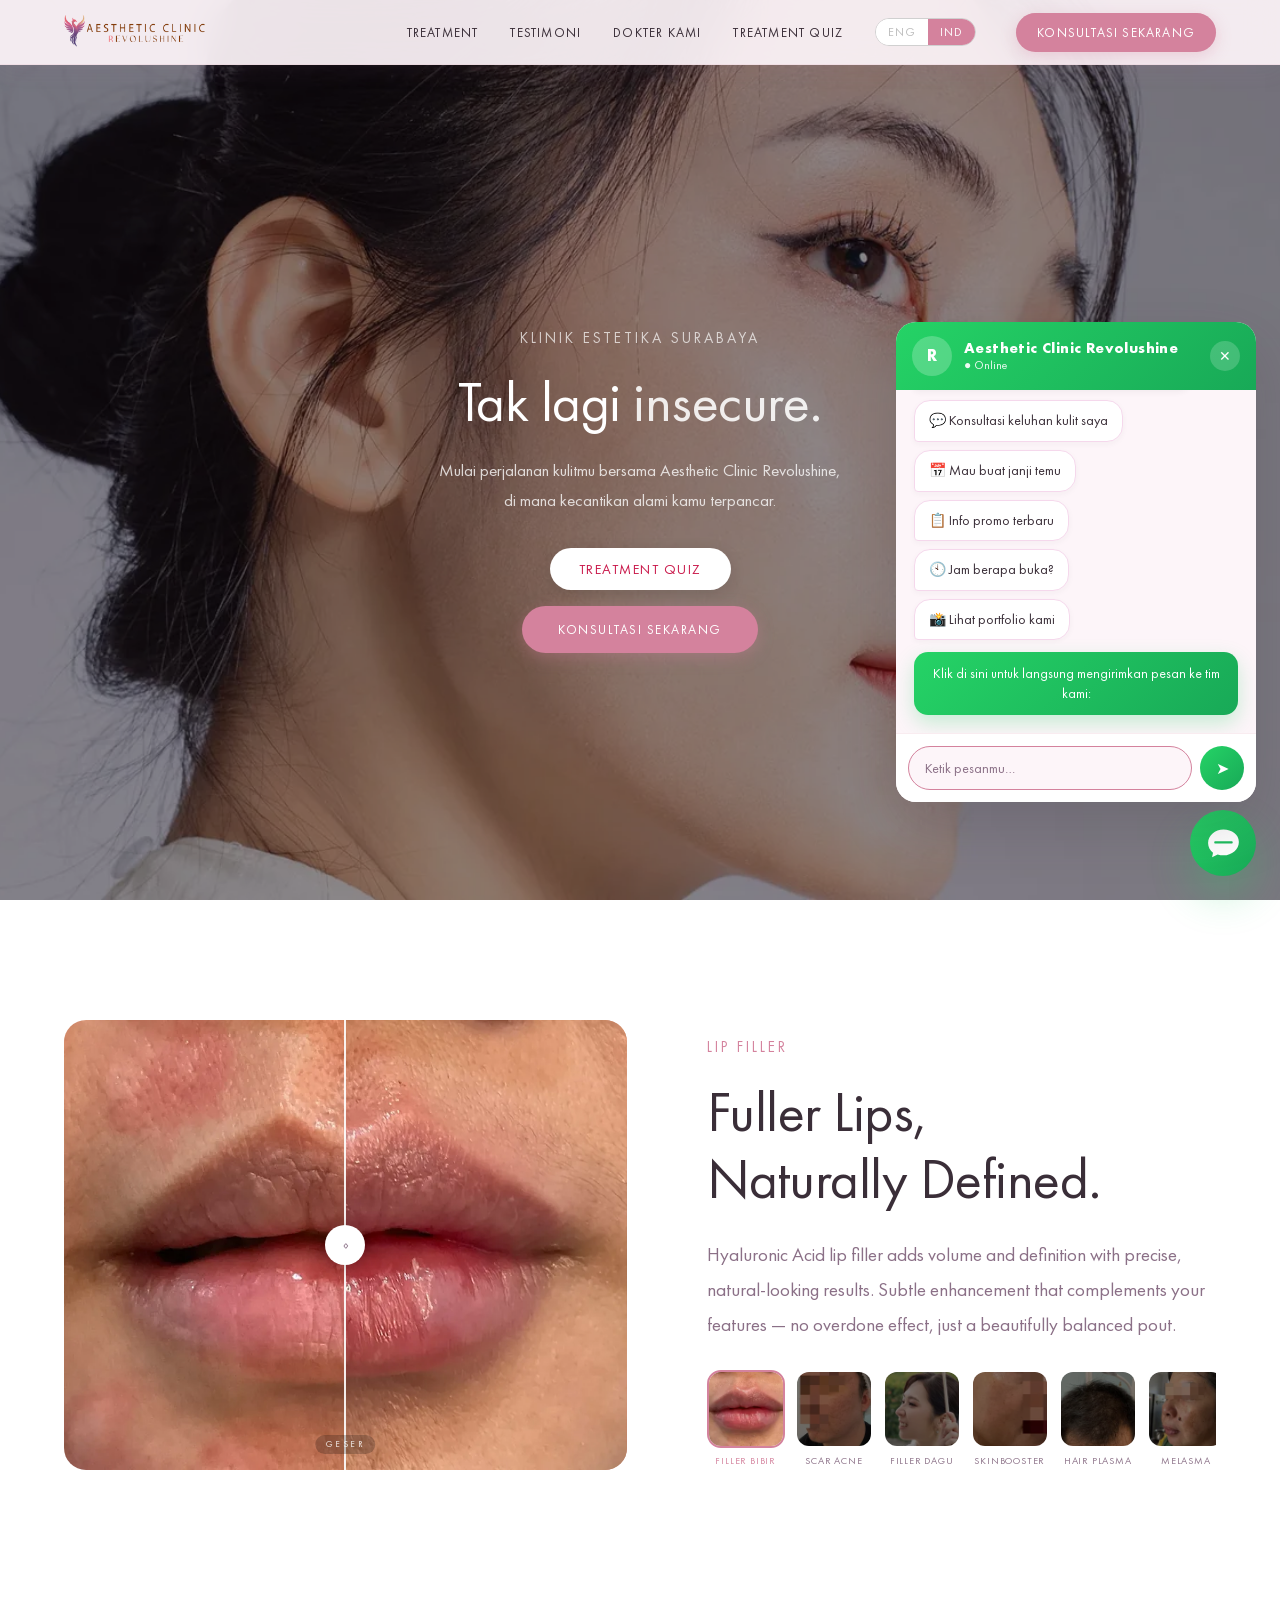
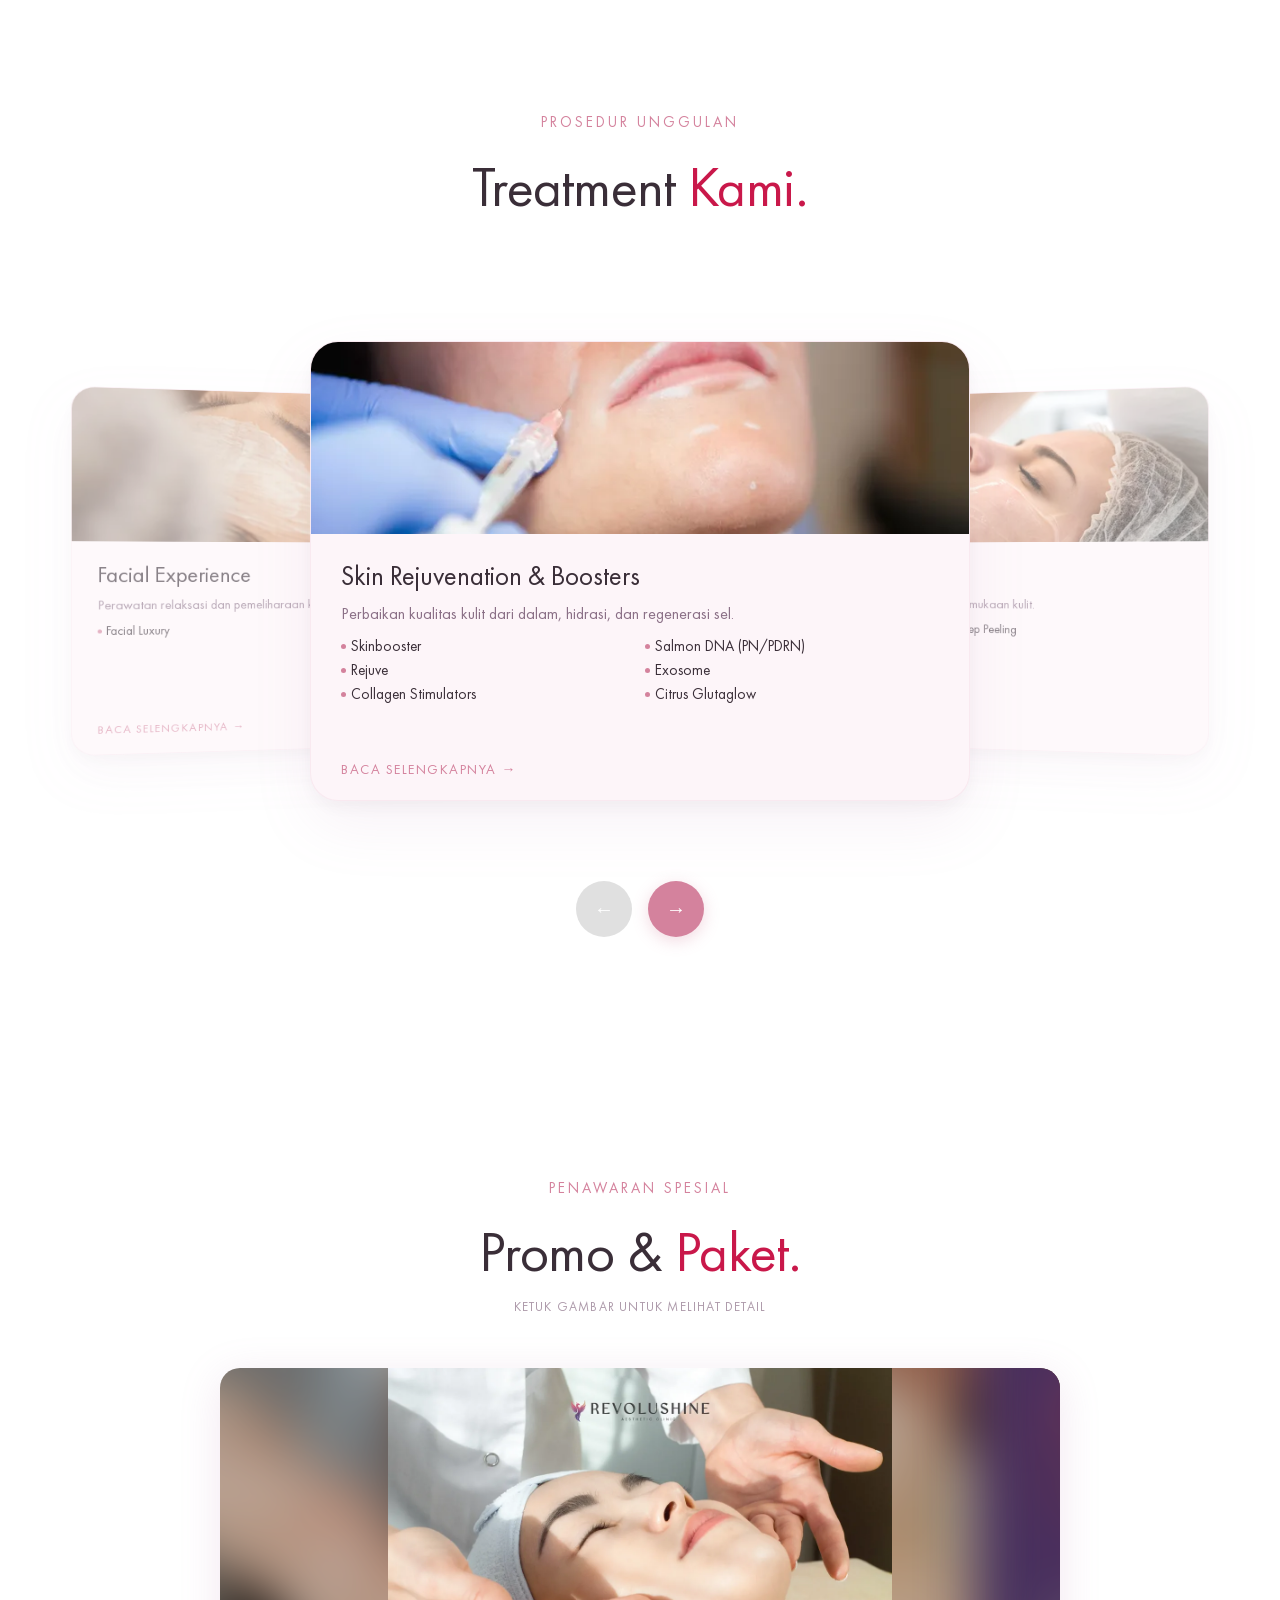
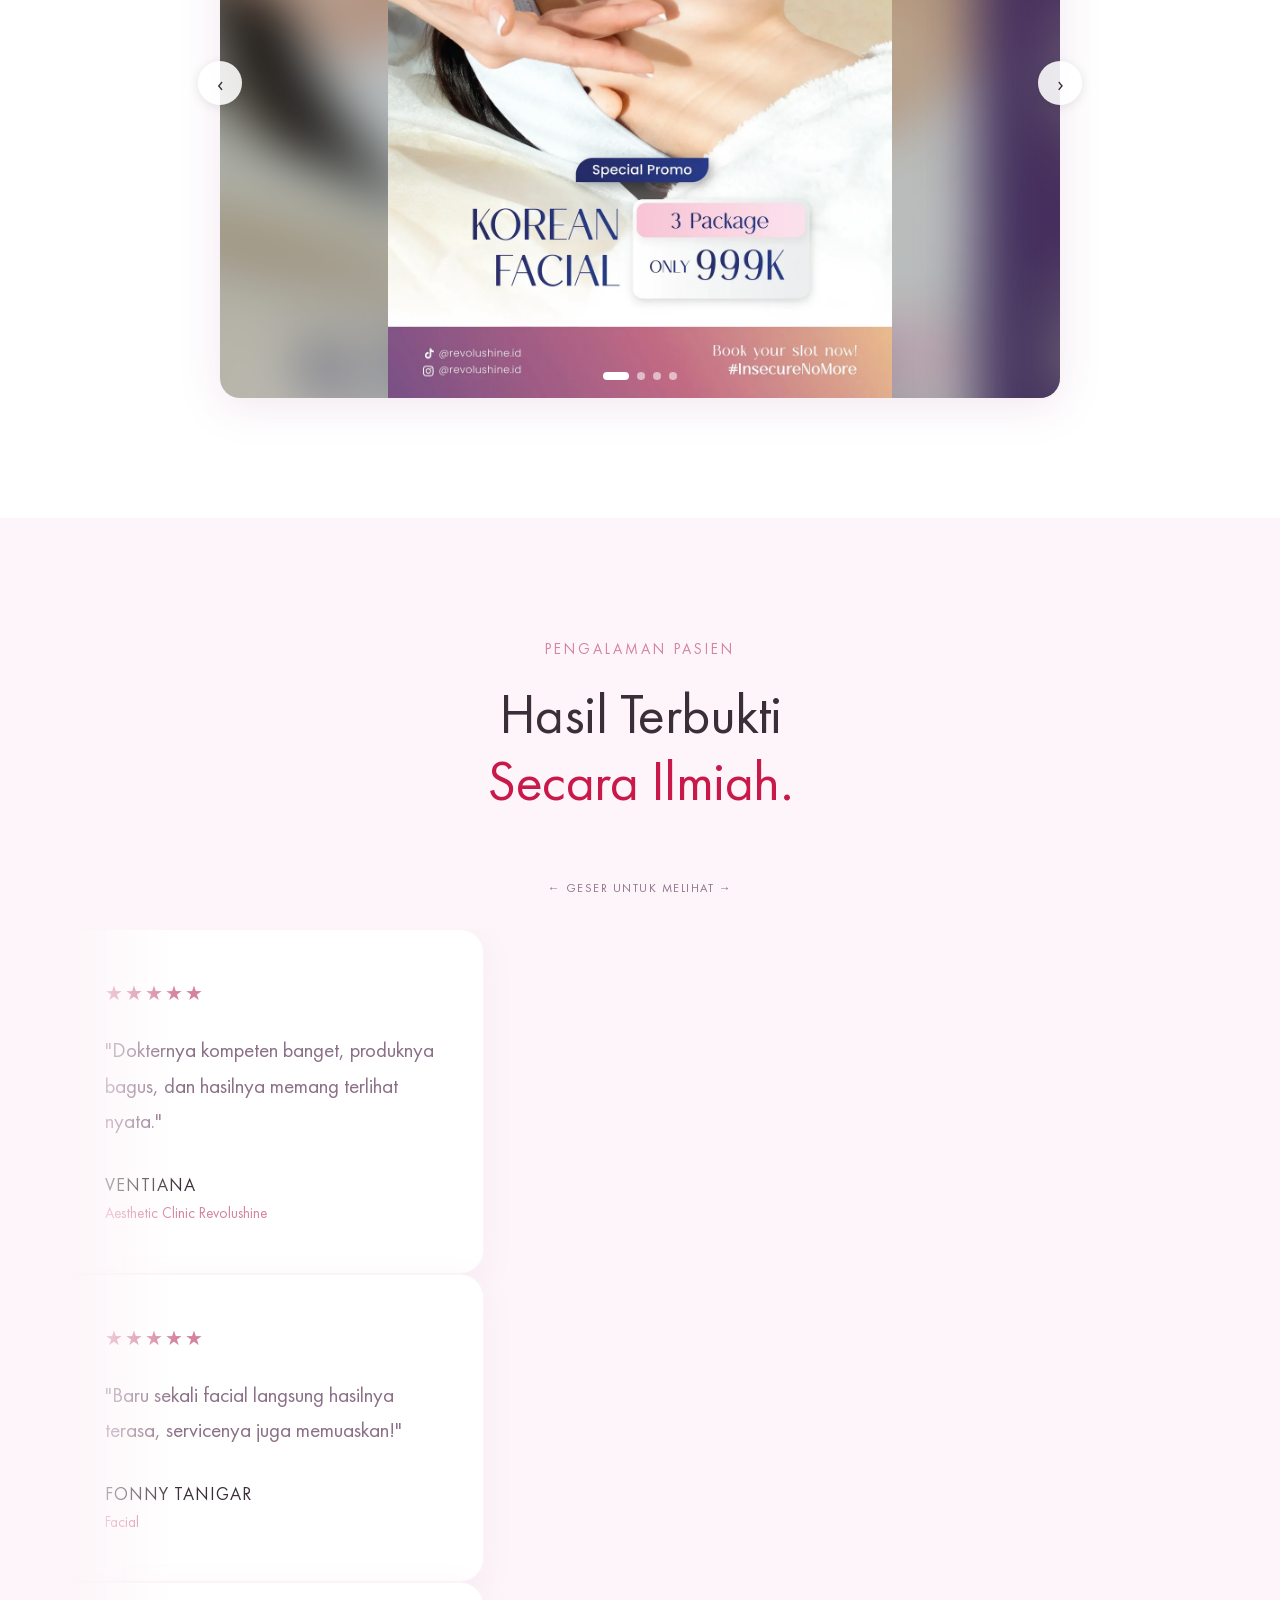
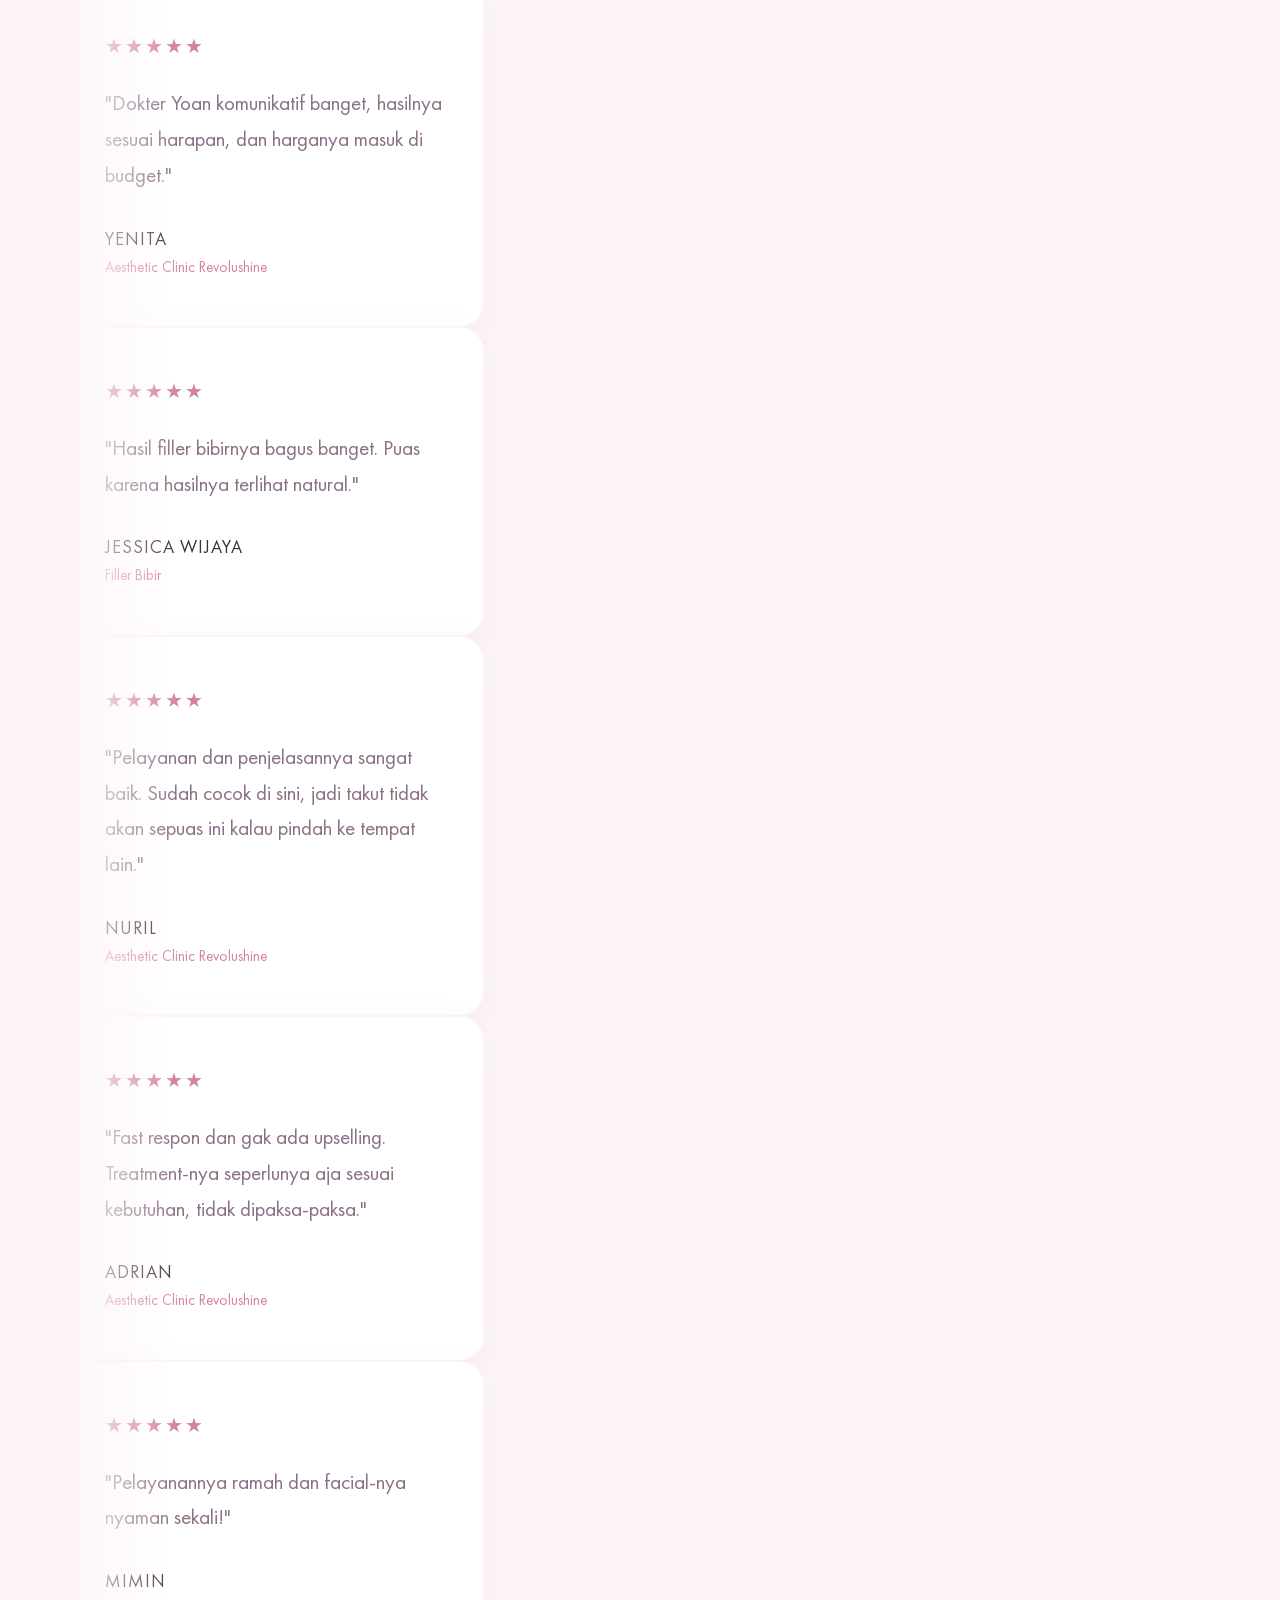
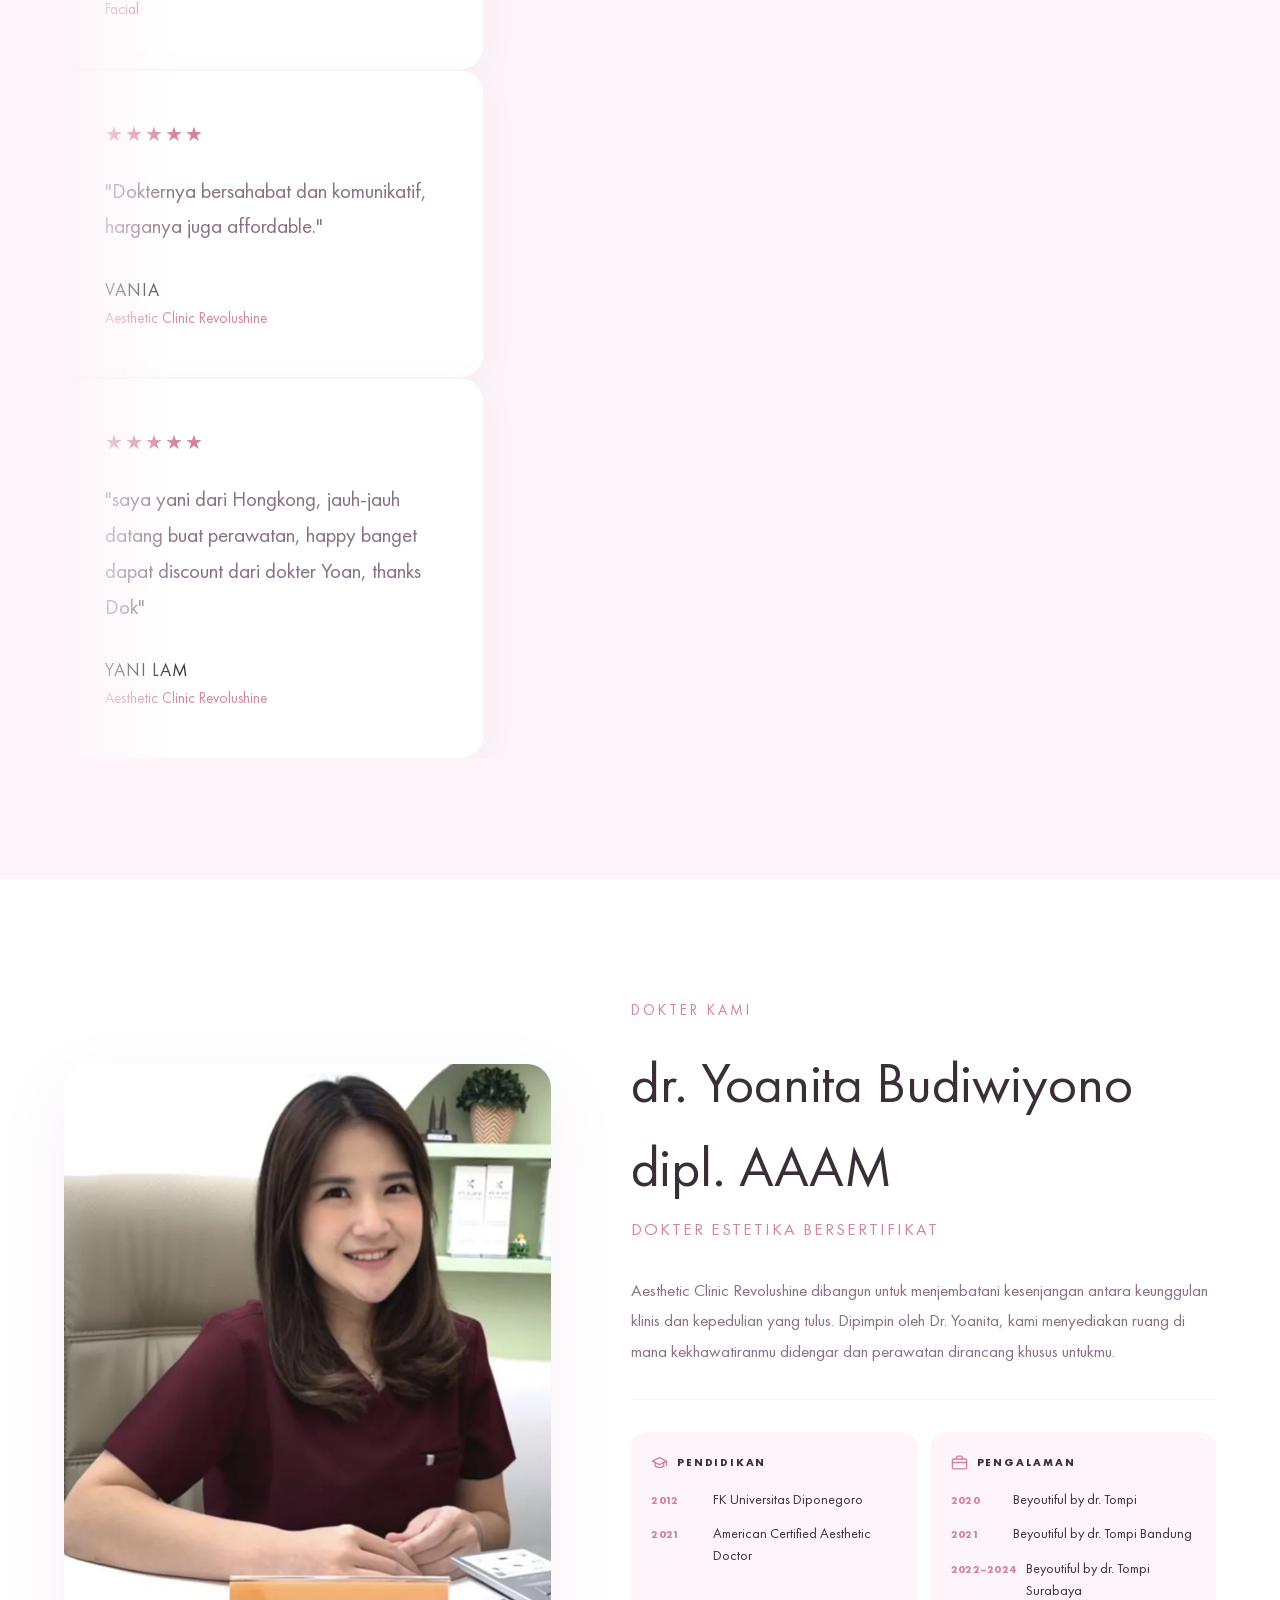
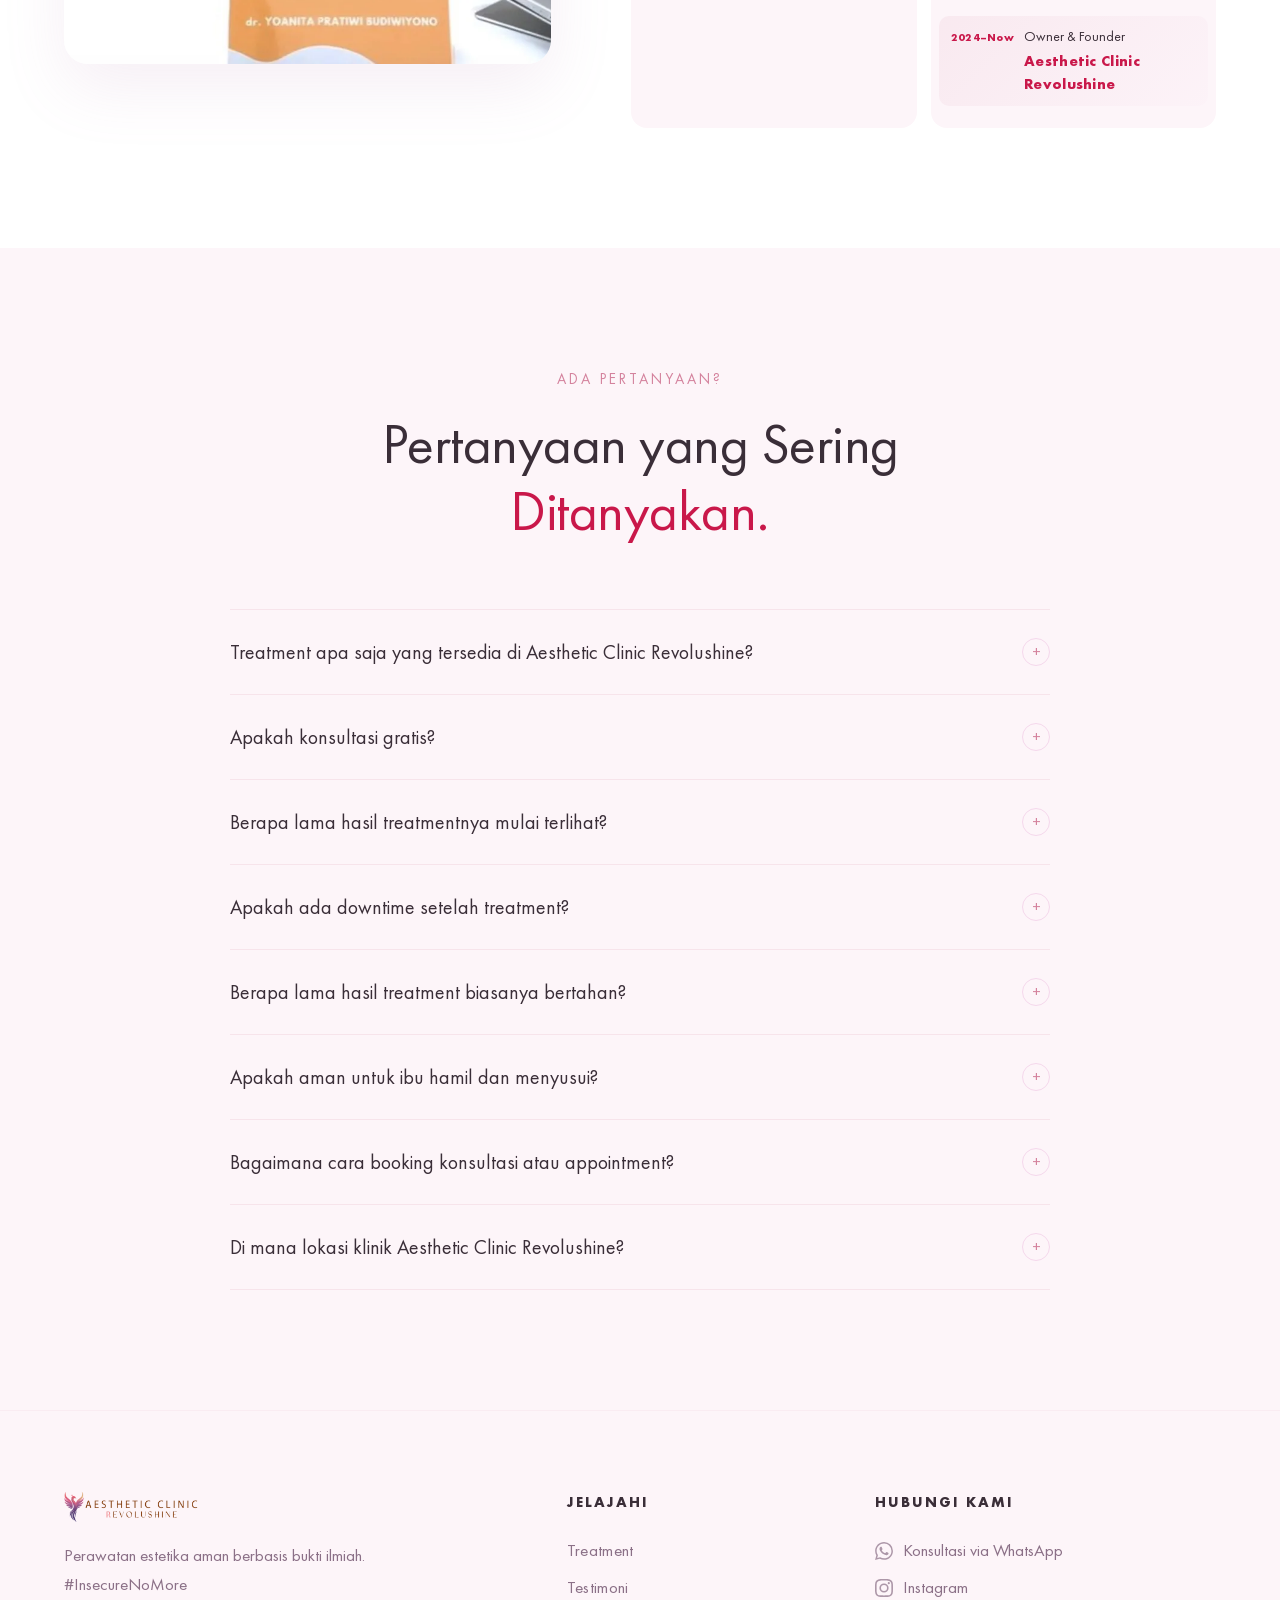
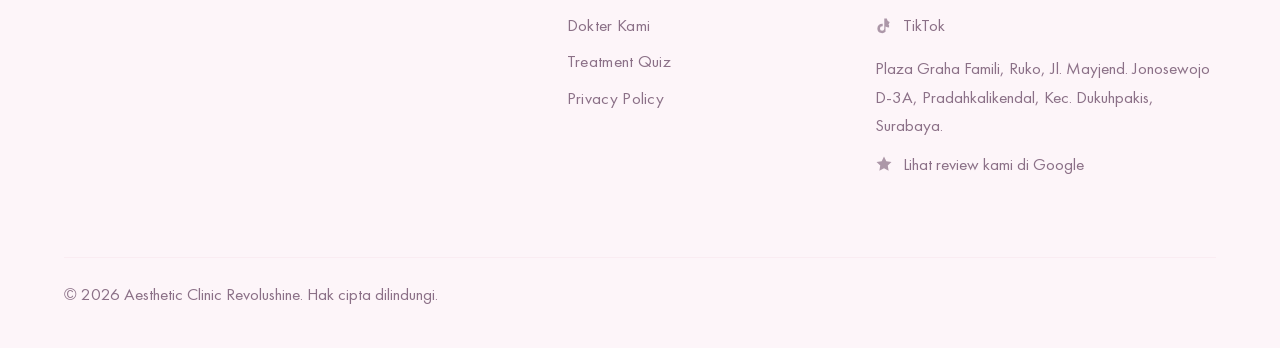
==== commit 7f6284bc: "Perf: preload hero+font, drop eager 14-JPG preload, webp slider swap + 800px images, non-blocking ch" ====
--- a/index.html
+++ b/index.html
@@ -1,5 +1,5 @@
 ﻿<!DOCTYPE html>
-<!-- Build date: 20260917020710 -->
+<!-- Build date: 20260917064735 -->
 <html lang="id">
 <head>
 <meta charset="UTF-8">
@@ -25,6 +25,8 @@
 <link rel="preconnect" href="https://www.googletagmanager.com">
 <link rel="preconnect" href="https://cdnjs.cloudflare.com" crossorigin>
 <link rel="preconnect" href="https://cdn.jsdelivr.net" crossorigin>
+<link rel="preload" as="image" href="img/hero-img-revolushine.webp" type="image/webp" fetchpriority="high">
+<link rel="preload" as="font" type="font/ttf" href="font/FuturaCyrillicBold.ttf" crossorigin>
 <link rel="icon" type="image/png" href="img/rev-icon-web.png" />
 <link rel="apple-touch-icon" href="img/rev-icon-web.png" />
 <!-- Google tag (gtag.js) -->
@@ -96,7 +98,8 @@
 }
 </script>
 <link rel="stylesheet" href="styles.css">
-<link rel="stylesheet" href="css/chat.css">
+<link rel="preload" as="style" href="css/chat.css" onload="this.onload=null;this.rel='stylesheet'">
+<noscript><link rel="stylesheet" href="css/chat.css"></noscript>
 </head>
 <body>
 <a class="skip-link" href="#main" data-i18n="skip_link">Lewati ke konten utama</a>
--- a/styles.css
+++ b/styles.css
@@ -534,3 +534,6 @@
   .ba-title{font-size:28px;}
   .ba-split{aspect-ratio:5/4;}
 }
+
+/* Chat widget stays hidden until css/chat.css applies (loaded non-blocking) */
+.chat-bubble,.chat-capsule,.chat-window{opacity:0;visibility:hidden;}
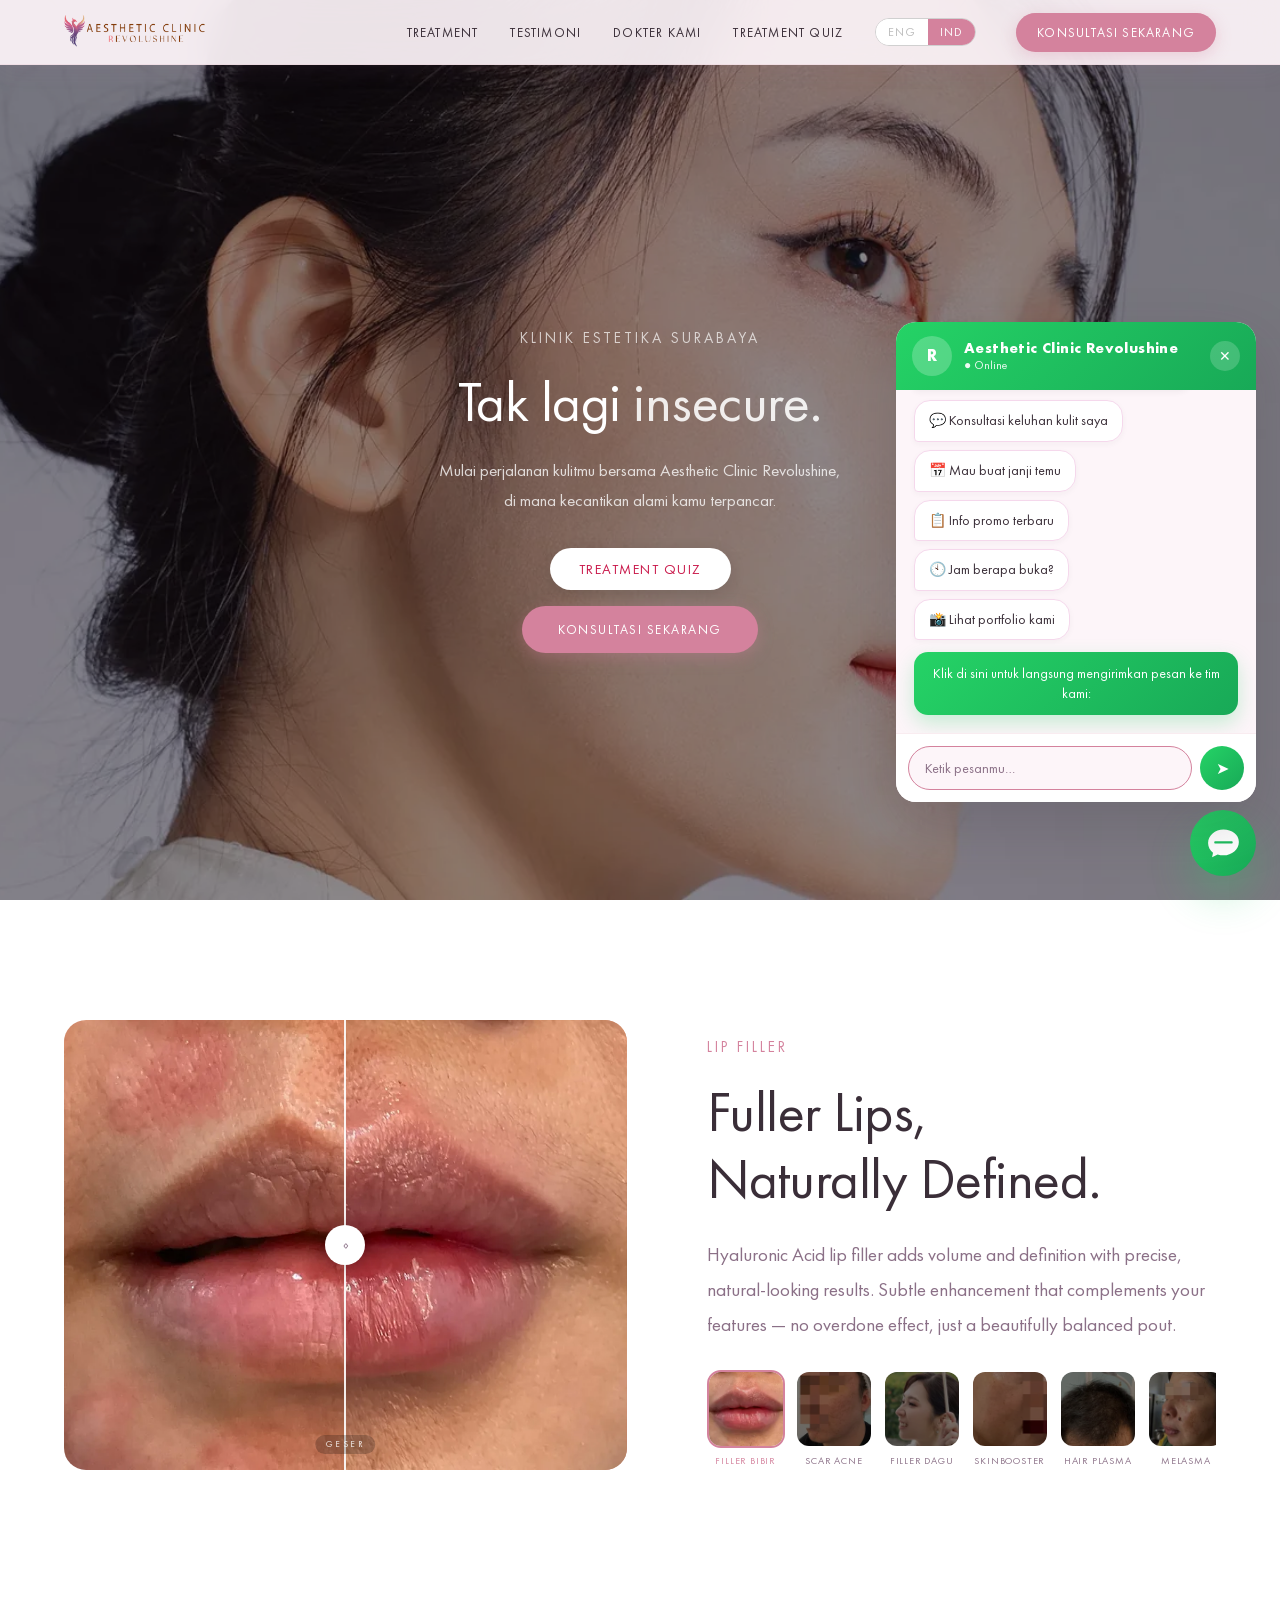
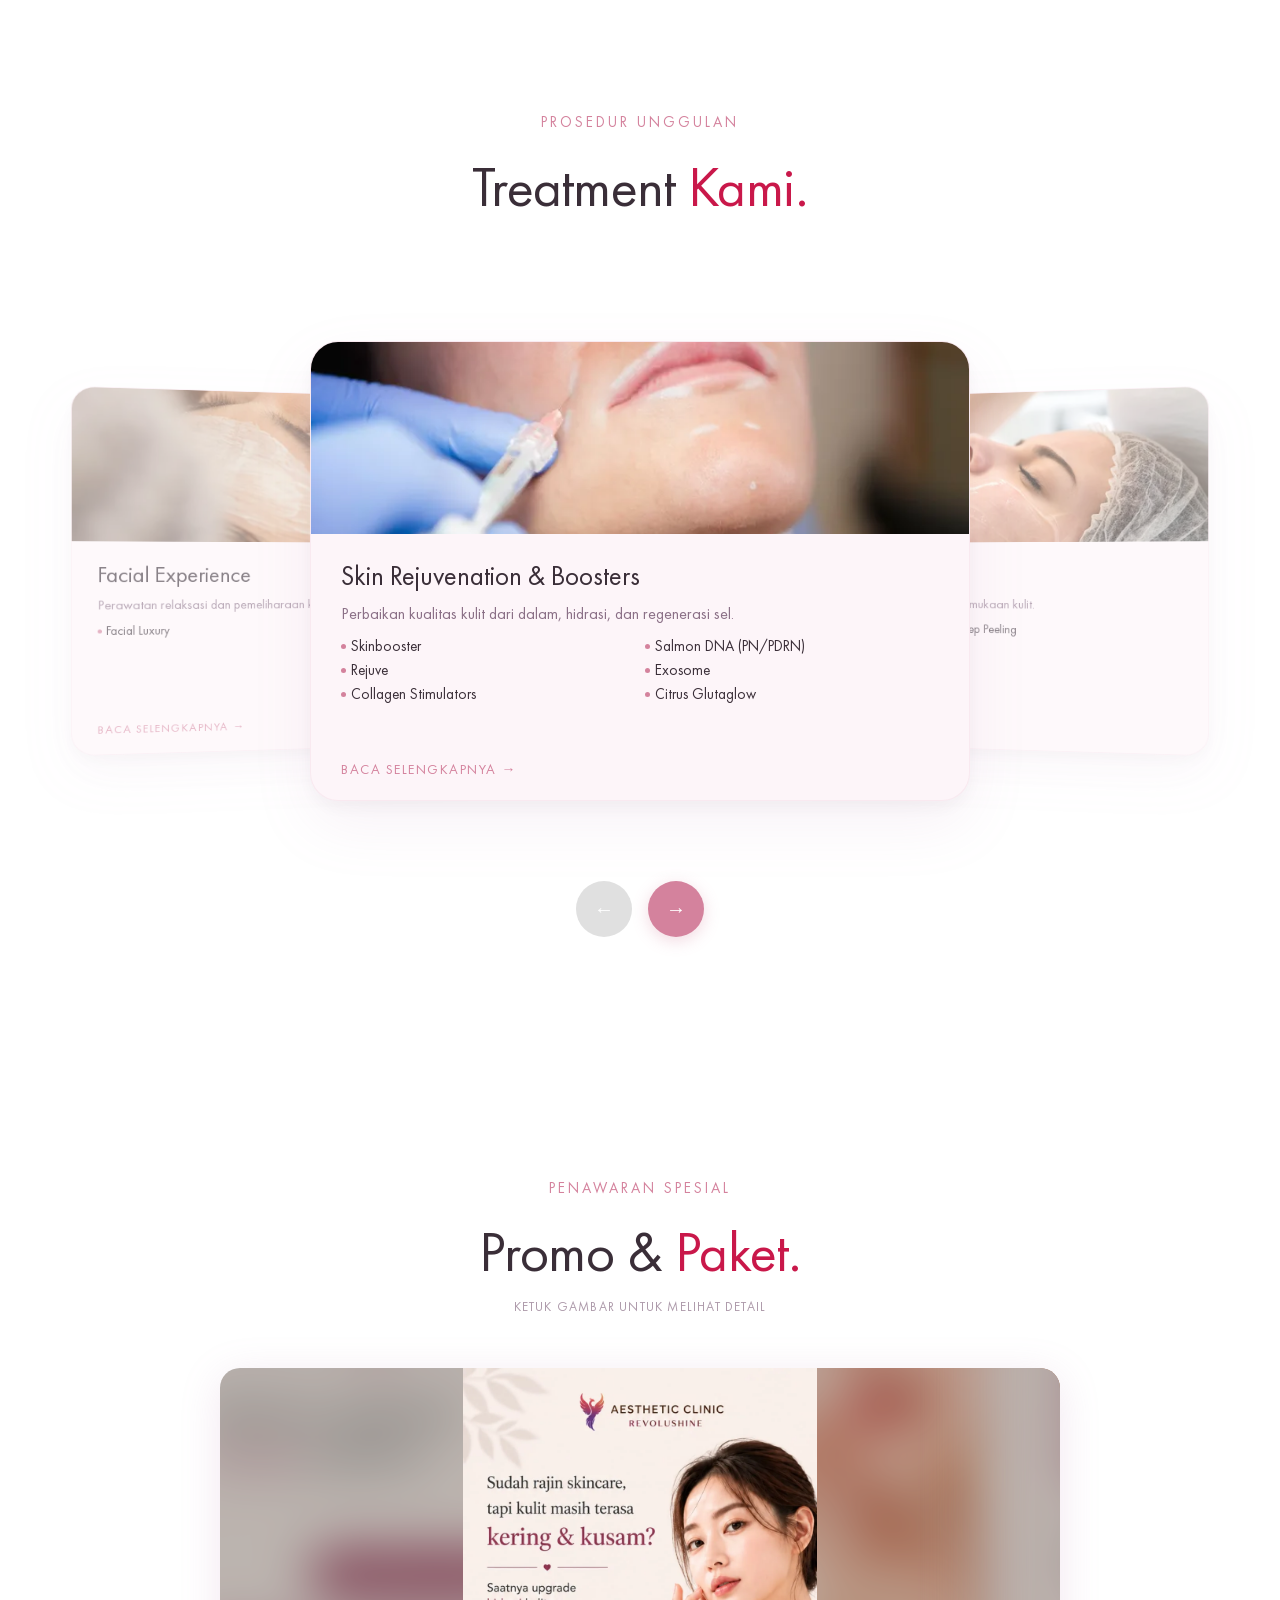
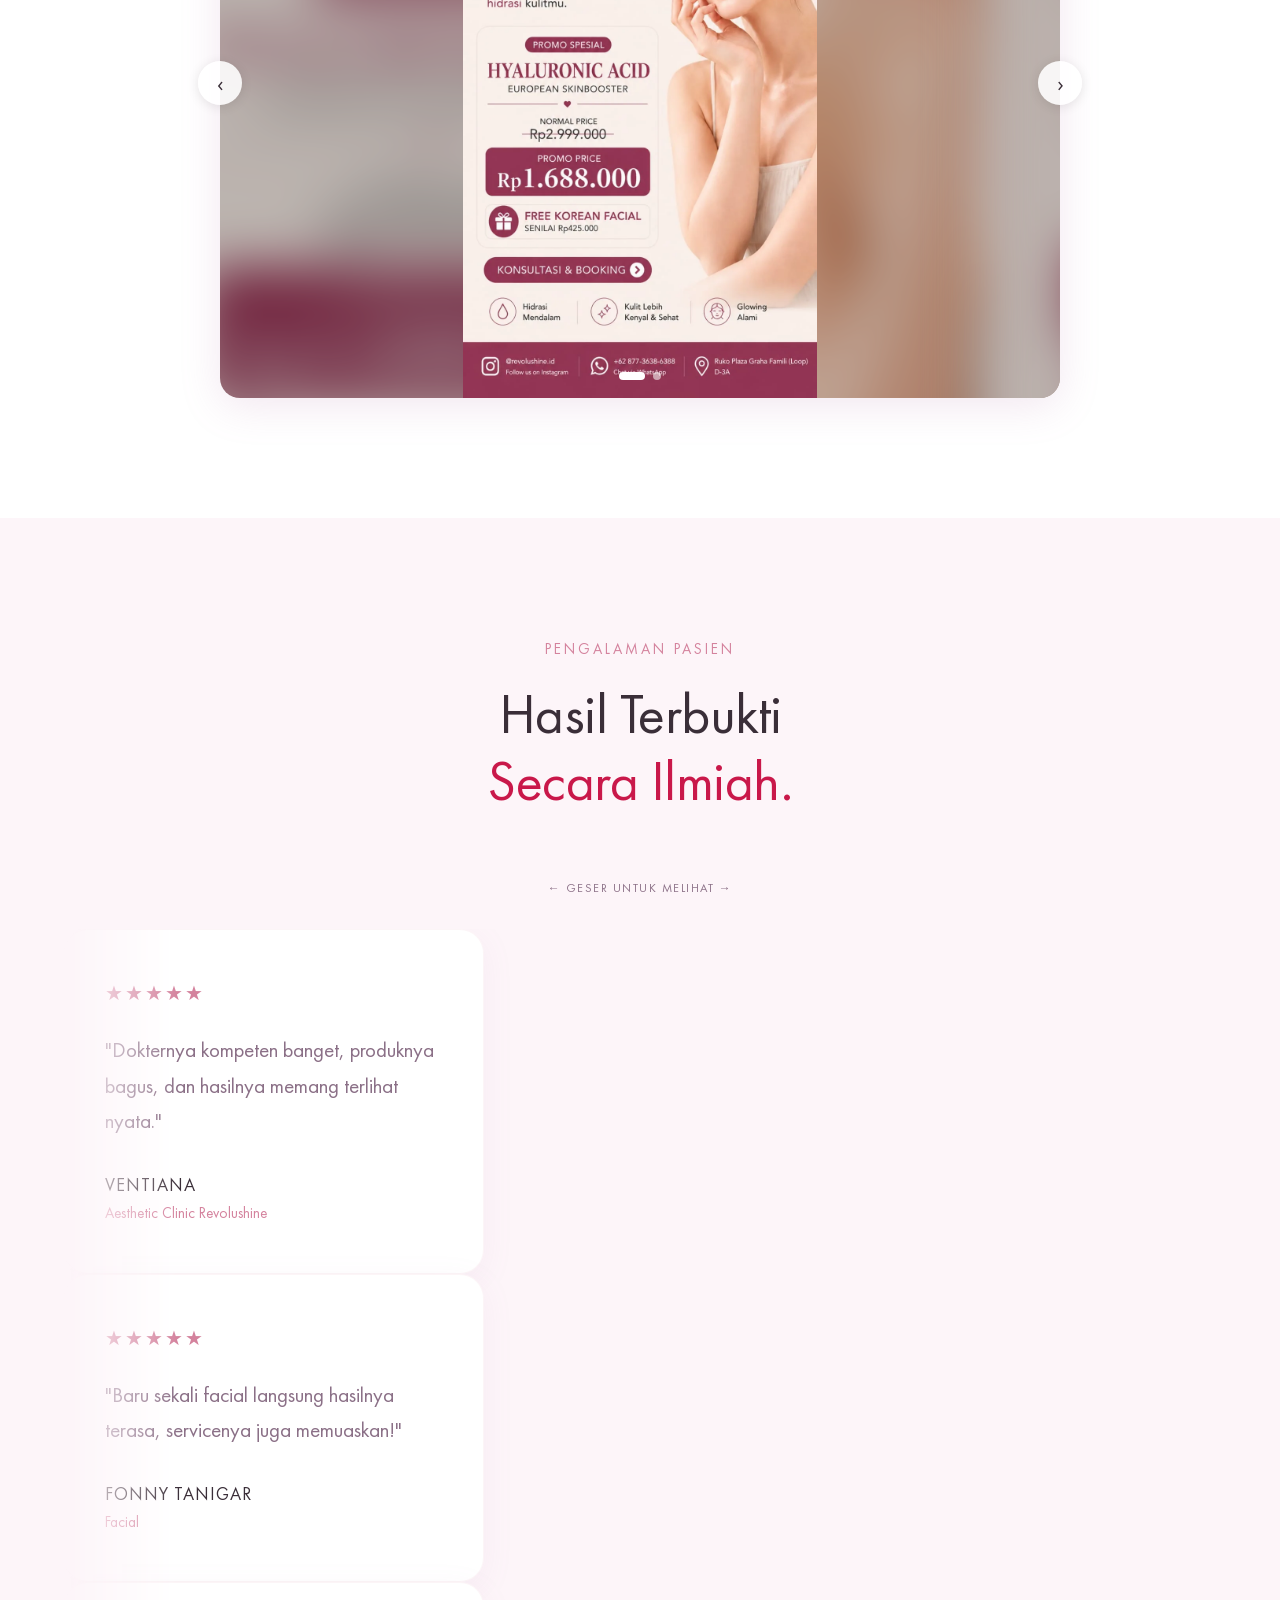
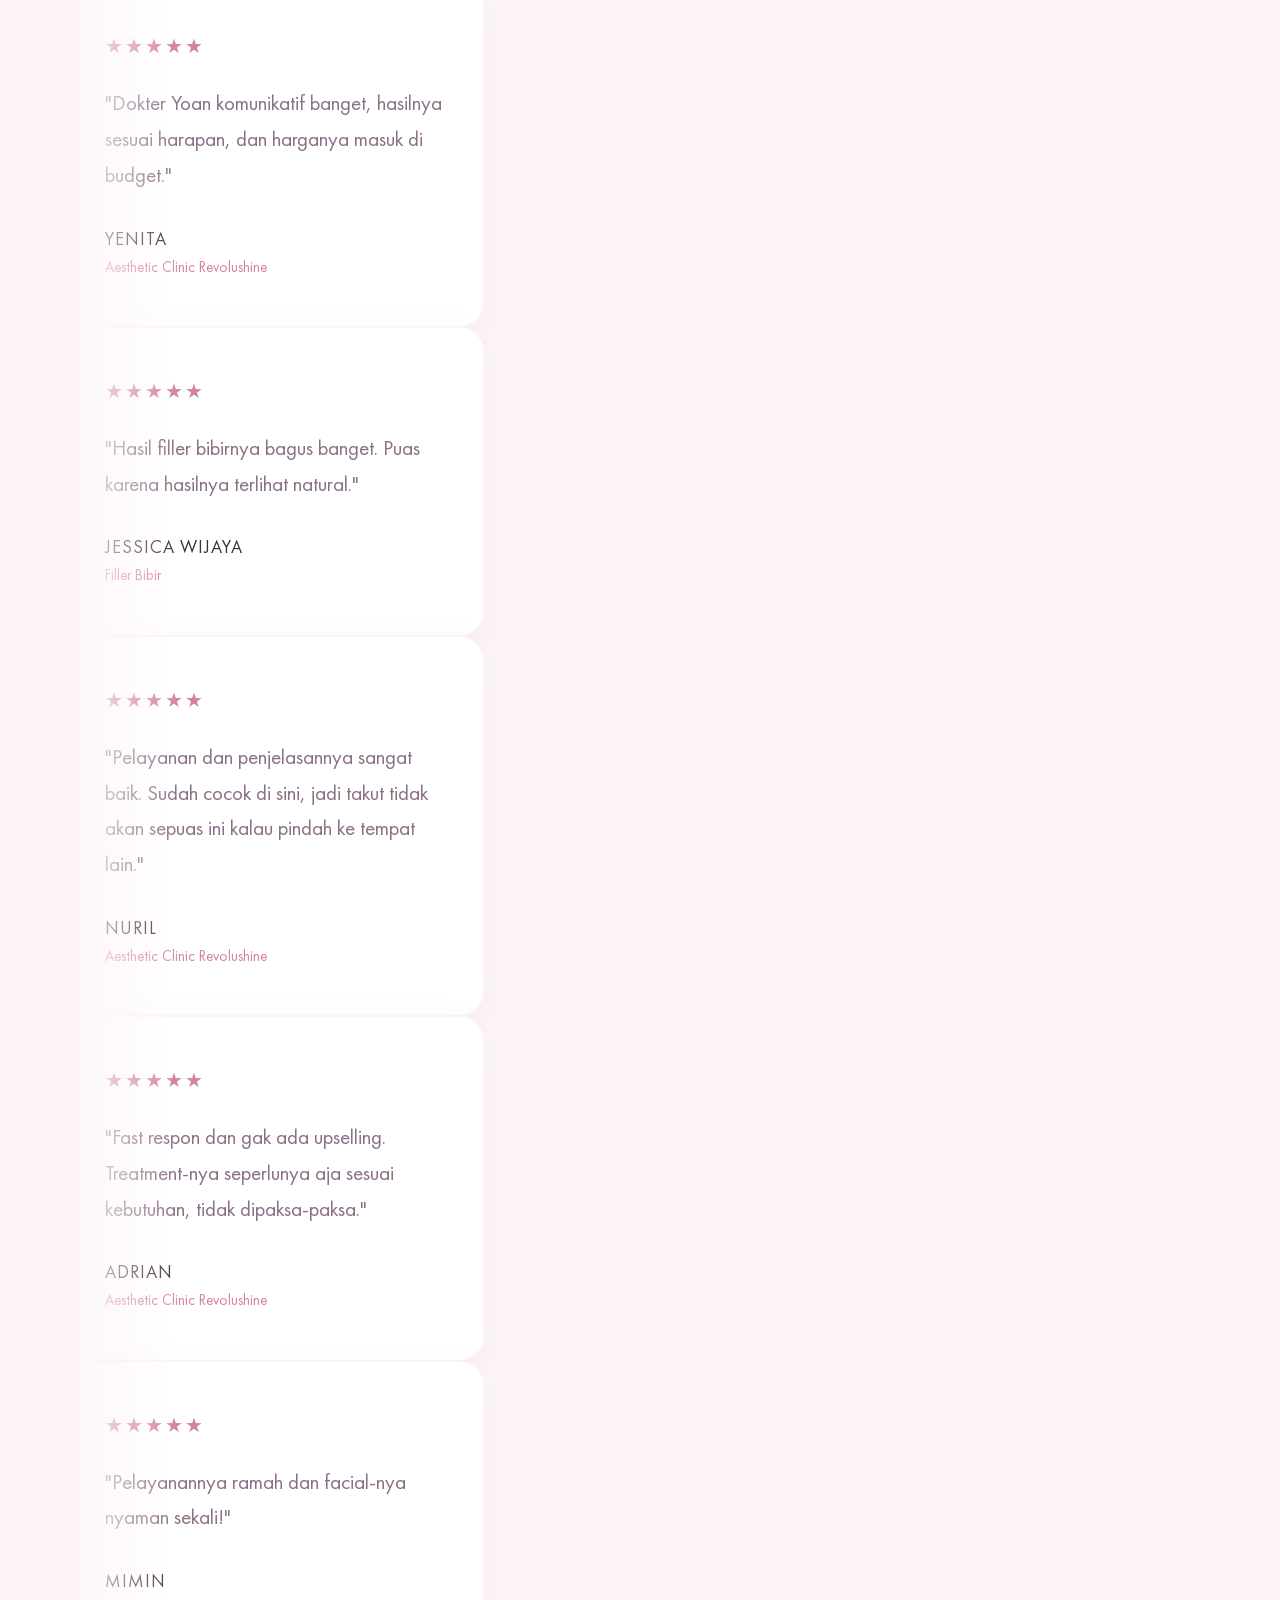
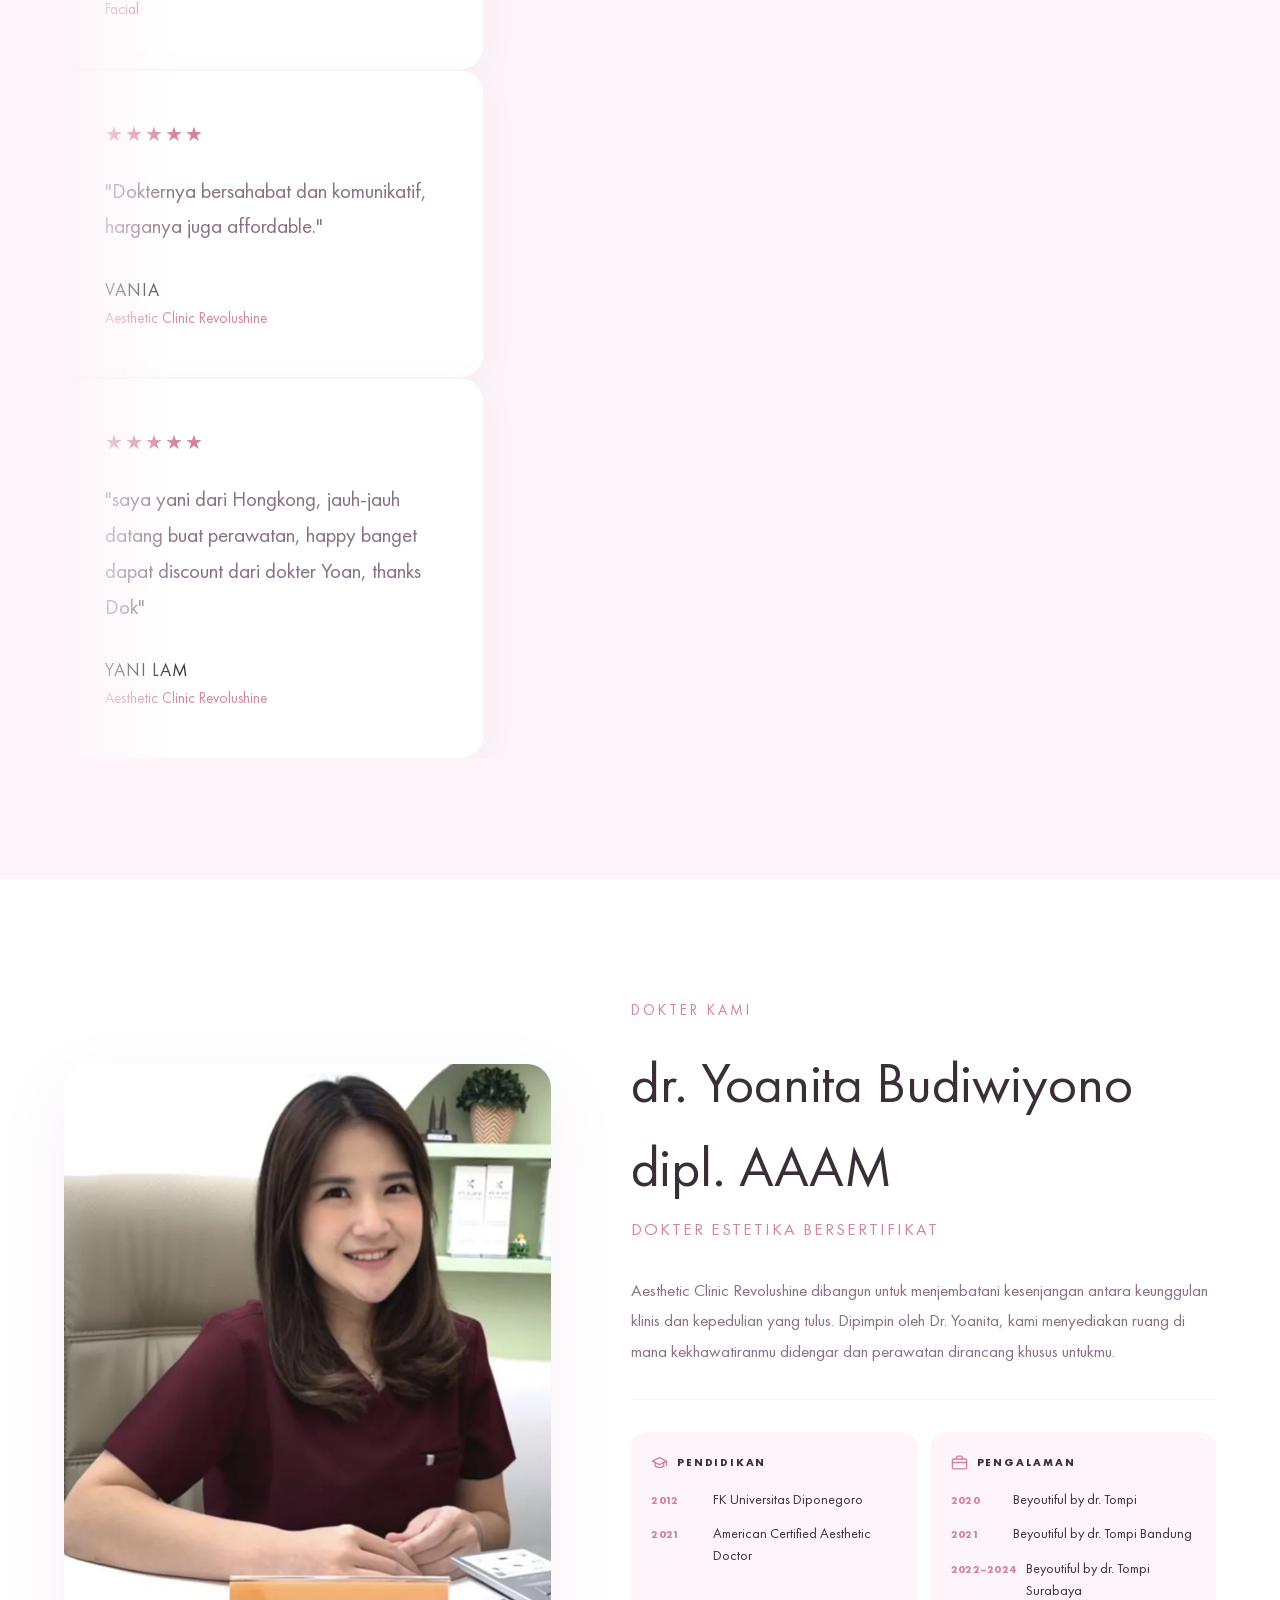
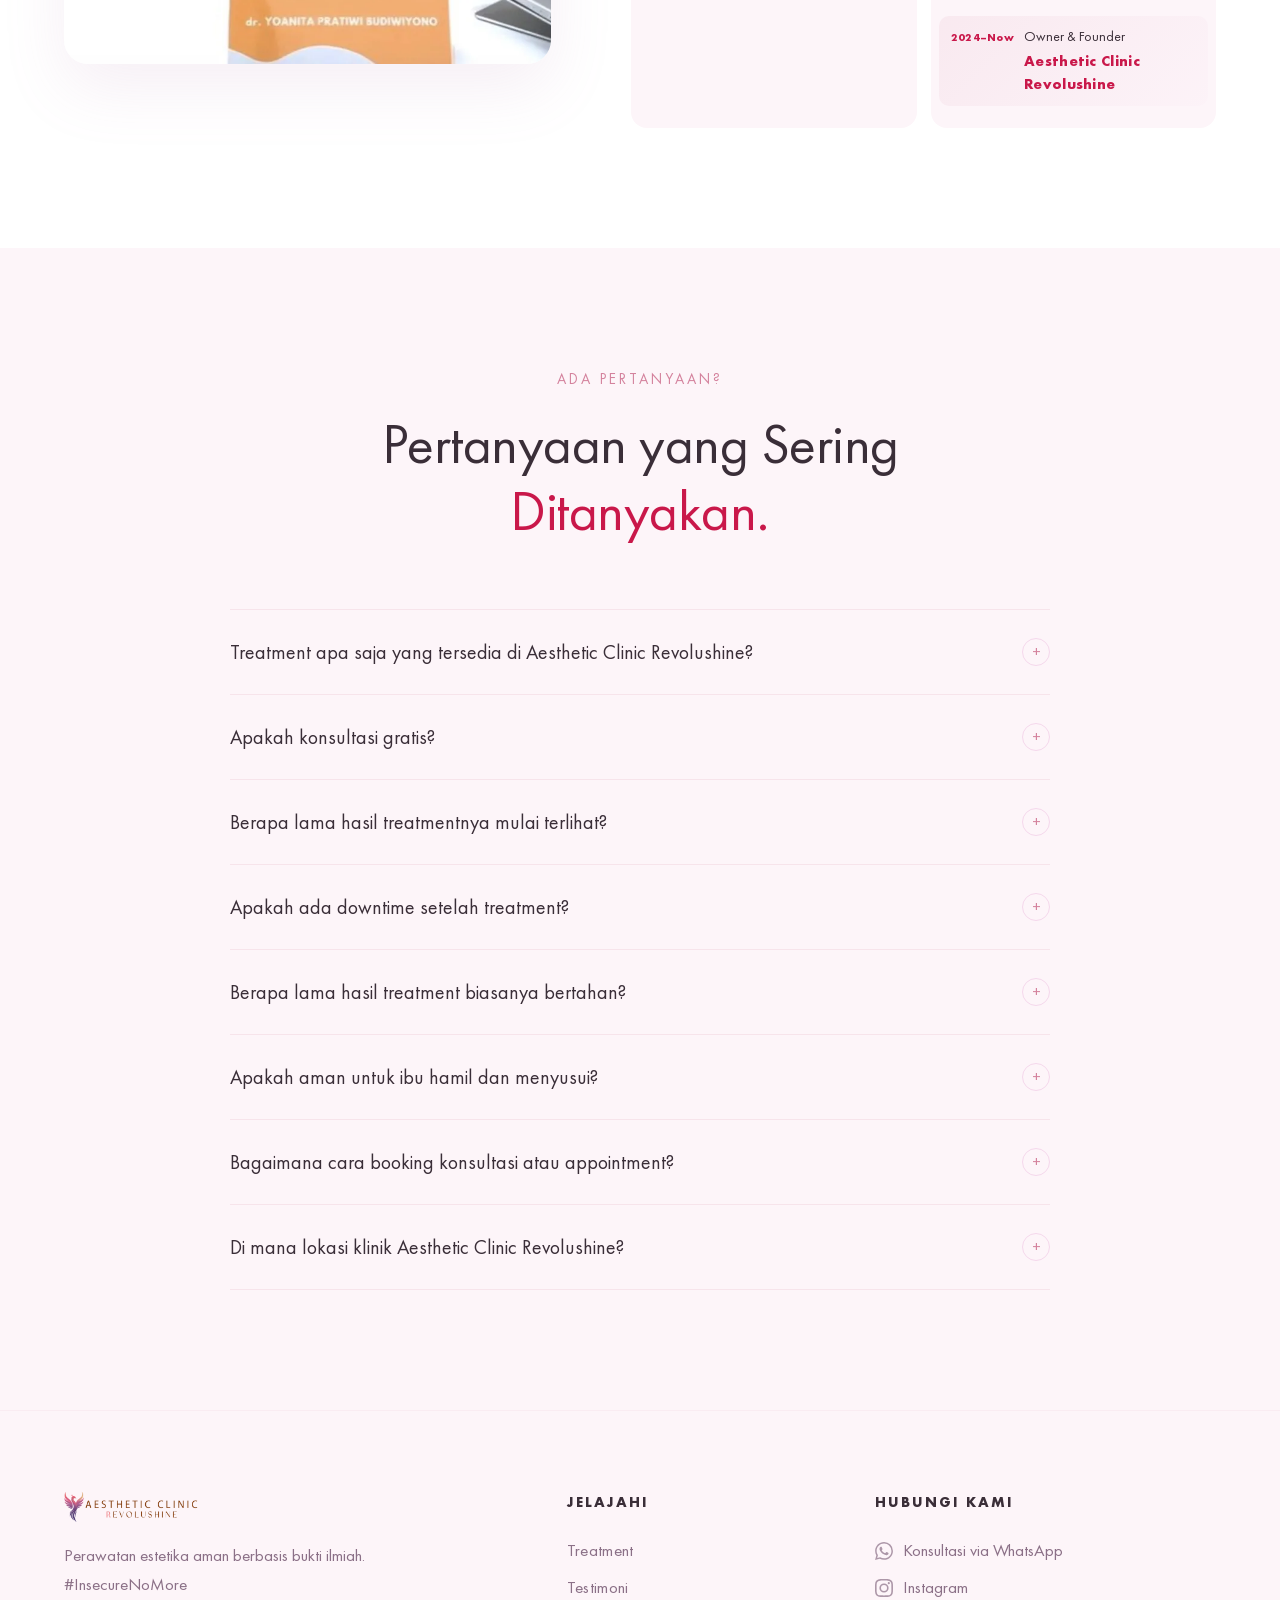
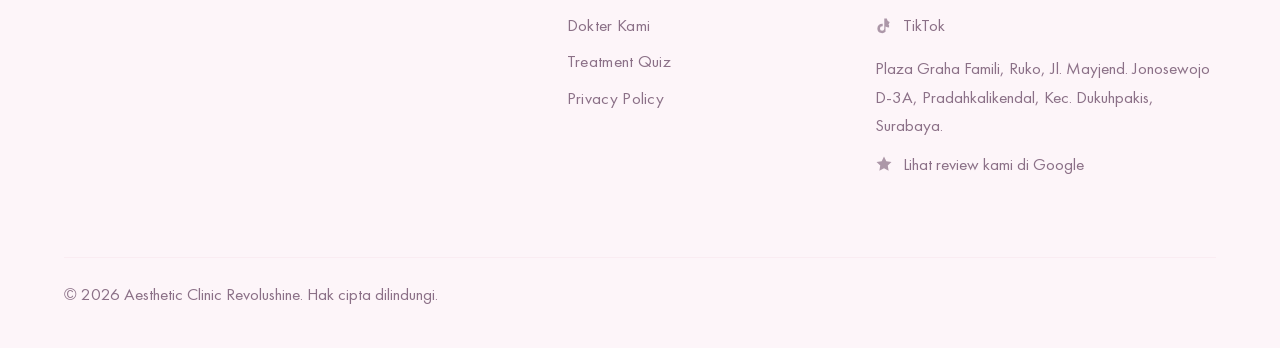
==== commit 1eb618a2: "Replace 2 promo slides with new hyaluronic promo images; keep old JPGs in repo; comment out old webp" ====
--- a/index.html
+++ b/index.html
@@ -1,5 +1,5 @@
 ﻿<!DOCTYPE html>
-<!-- Build date: 20260917064735 -->
+<!-- Build date: 20260919085200 -->
 <html lang="id">
 <head>
 <meta charset="UTF-8">
@@ -37,6 +37,25 @@
   gtag('js', new Date());
   gtag('config', 'G-6V0XLB1LF7');
 </script>
+<!-- Meta Pixel Code -->
+<script>
+!function(f,b,e,v,n,t,s)
+{if(f.fbq)return;n=f.fbq=function(){n.callMethod?
+n.callMethod.apply(n,arguments):n.queue.push(arguments)};
+if(!f._fbq)f._fbq=n;n.push=n;n.loaded=!0;n.version='2.0';
+n.queue=[];t=b.createElement(e);t.async=!0;
+t.src=v;s=b.getElementsByTagName(e)[0];
+s.parentNode.insertBefore(t,s)}(window, document,'script',
+'https://connect.facebook.net/en_US/fbevents.js');
+fbq('init', '4473264393002216');
+fbq('track', 'PageView');
+var metaadsview = 0; /* placeholder — set your IDR conversion value here */
+fbq('track', 'ViewContent', { value: metaadsview, currency: 'IDR' });
+</script>
+<noscript><img height="1" width="1" style="display:none"
+src="https://www.facebook.com/tr?id=4473264393002216&ev=PageView&noscript=1"
+/></noscript>
+<!-- End Meta Pixel Code -->
 <script type="application/ld+json">
 {
   "@context": "https://schema.org",
@@ -302,17 +321,21 @@
   <div class="promo-slider-wrap g-fade">
     <div class="promo-track-outer">
       <div class="promo-track" id="promoTrack">
-        <div class="promo-slide" onclick="openPromoModal(0)" style="--promo-bg:url('img/revolushine-promo/rvl-promo-facial.webp')"><picture><source srcset="img/revolushine-promo/rvl-promo-facial.webp" type="image/webp"><img loading="lazy" decoding="async" src="img/revolushine-promo/rvl-promo-facial.JPEG" alt="Promo Facial" width="400" height="500"></picture></div>
-        <div class="promo-slide" onclick="openPromoModal(1)" style="--promo-bg:url('img/revolushine-promo/rvl-promo-facial2.webp')"><picture><source srcset="img/revolushine-promo/rvl-promo-facial2.webp" type="image/webp"><img loading="lazy" decoding="async" src="img/revolushine-promo/rvl-promo-facial2.jpg" alt="Promo Facial 2" width="400" height="500"></picture></div>
+        <div class="promo-slide" onclick="openPromoModal(0)" style="--promo-bg:url('img/revolushine-promo/20260924_hyaluronicpromo.webp')"><picture><source srcset="img/revolushine-promo/20260924_hyaluronicpromo.webp" type="image/webp"><img loading="lazy" decoding="async" src="img/revolushine-promo/20260924_hyaluronicpromo.jpeg" alt="Promo Hyaluronic" width="400" height="500"></picture></div>
+        <div class="promo-slide" onclick="openPromoModal(1)" style="--promo-bg:url('img/revolushine-promo/20260924_hyaluronicpromo2.webp')"><picture><source srcset="img/revolushine-promo/20260924_hyaluronicpromo2.webp" type="image/webp"><img loading="lazy" decoding="async" src="img/revolushine-promo/20260924_hyaluronicpromo2.jpeg" alt="Promo Hyaluronic 2" width="400" height="500"></picture></div>
+        <!--
         <div class="promo-slide" onclick="openPromoModal(2)" style="--promo-bg:url('img/revolushine-promo/rvl-promo-filler.webp')"><picture><source srcset="img/revolushine-promo/rvl-promo-filler.webp" type="image/webp"><img loading="lazy" decoding="async" src="img/revolushine-promo/rvl-promo-filler.jpg" alt="Promo Filler" width="400" height="500"></picture></div>
         <div class="promo-slide" onclick="openPromoModal(3)" style="--promo-bg:url('img/revolushine-promo/rvl-promo-prfl.webp')"><picture><source srcset="img/revolushine-promo/rvl-promo-prfl.webp" type="image/webp"><img loading="lazy" decoding="async" src="img/revolushine-promo/rvl-promo-prfl.jpg" alt="Promo Profhilo" width="400" height="500"></picture></div>
+-->
       </div>
     </div>
     <div class="promo-dots" id="promoDots">
       <button class="promo-dot active" onclick="goPromo(0)" aria-label="Promo 1"></button>
       <button class="promo-dot" onclick="goPromo(1)" aria-label="Promo 2"></button>
+      <!--
       <button class="promo-dot" onclick="goPromo(2)" aria-label="Promo 3"></button>
       <button class="promo-dot" onclick="goPromo(3)" aria-label="Promo 4"></button>
+-->
     </div>
     <button class="promo-prev" onclick="prevPromo()" aria-label="Previous">&#8249;</button>
     <button class="promo-next" onclick="nextPromo()" aria-label="Next">&#8250;</button>
@@ -594,9 +617,9 @@
 </footer>
 
 <div class="whatsapp-float-wrap">
-  <a href="https://wa.me/6287736386388?text=Saya%20melihat%20treatment%20wajah%20dari%20website%20Aesthetic%20Clinic%20Revolushine%2C%20apakah%20bisa%20konsultasi%20terlebih%20dahulu%3F" class="whatsapp-float" target="_blank" rel="noopener">
-    <picture><source srcset="img/WhatsApp-Logo.wine.webp" type="image/webp"><img loading="lazy" decoding="async" src="img/WhatsApp-Logo.wine.png" alt="WhatsApp" class="whatsapp-float-icon" width="50" height="50" /></picture>
-  </a>
+  <button type="button" class="whatsapp-float" onclick="openChatFromFloat()" aria-label="Chat dengan tim Aesthetic Clinic Revolushine">
+    <picture><source srcset="img/WhatsApp-Logo.wine.webp" type="image/webp"><img loading="lazy" decoding="async" src="img/WhatsApp-Logo.wine.png" alt="" role="presentation" class="whatsapp-float-icon" width="50" height="50" /></picture>
+  </button>
 </div>
 
 <!-- ── TREATMENT DETAIL MODAL ── -->
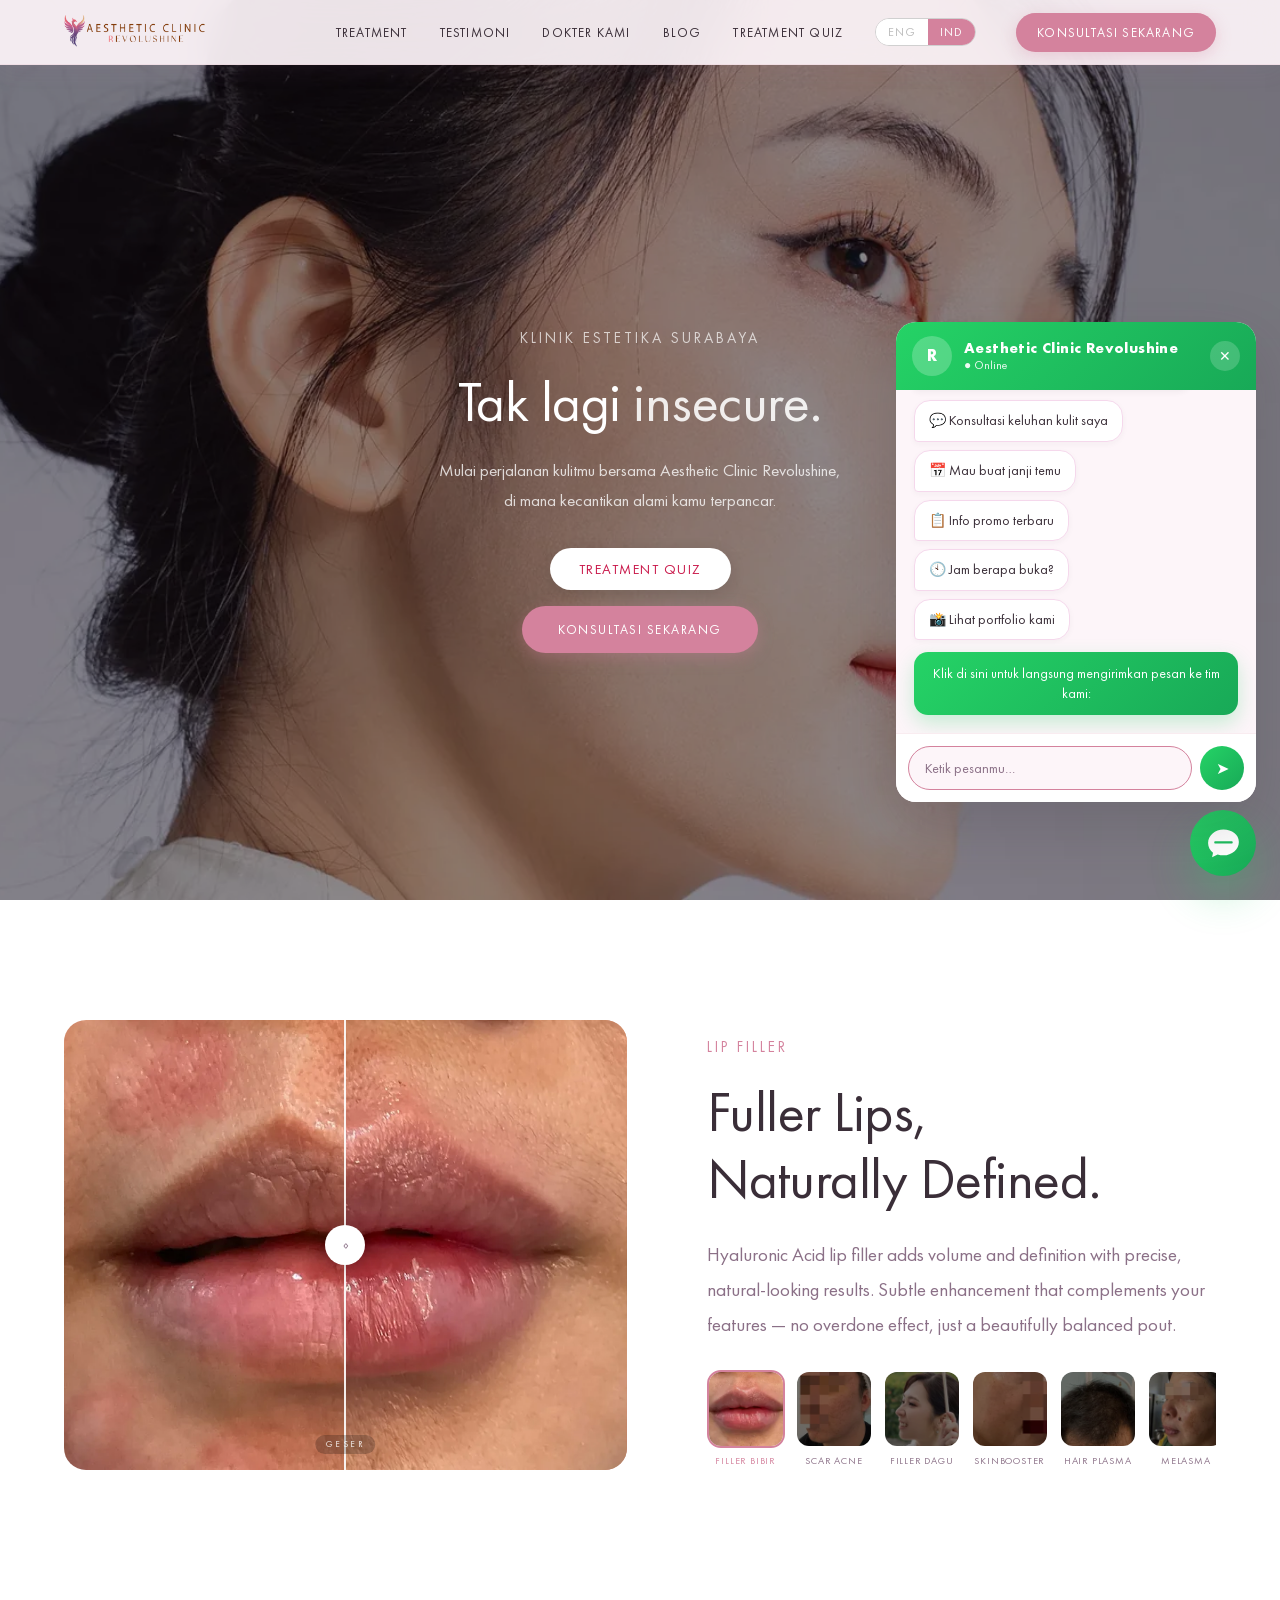
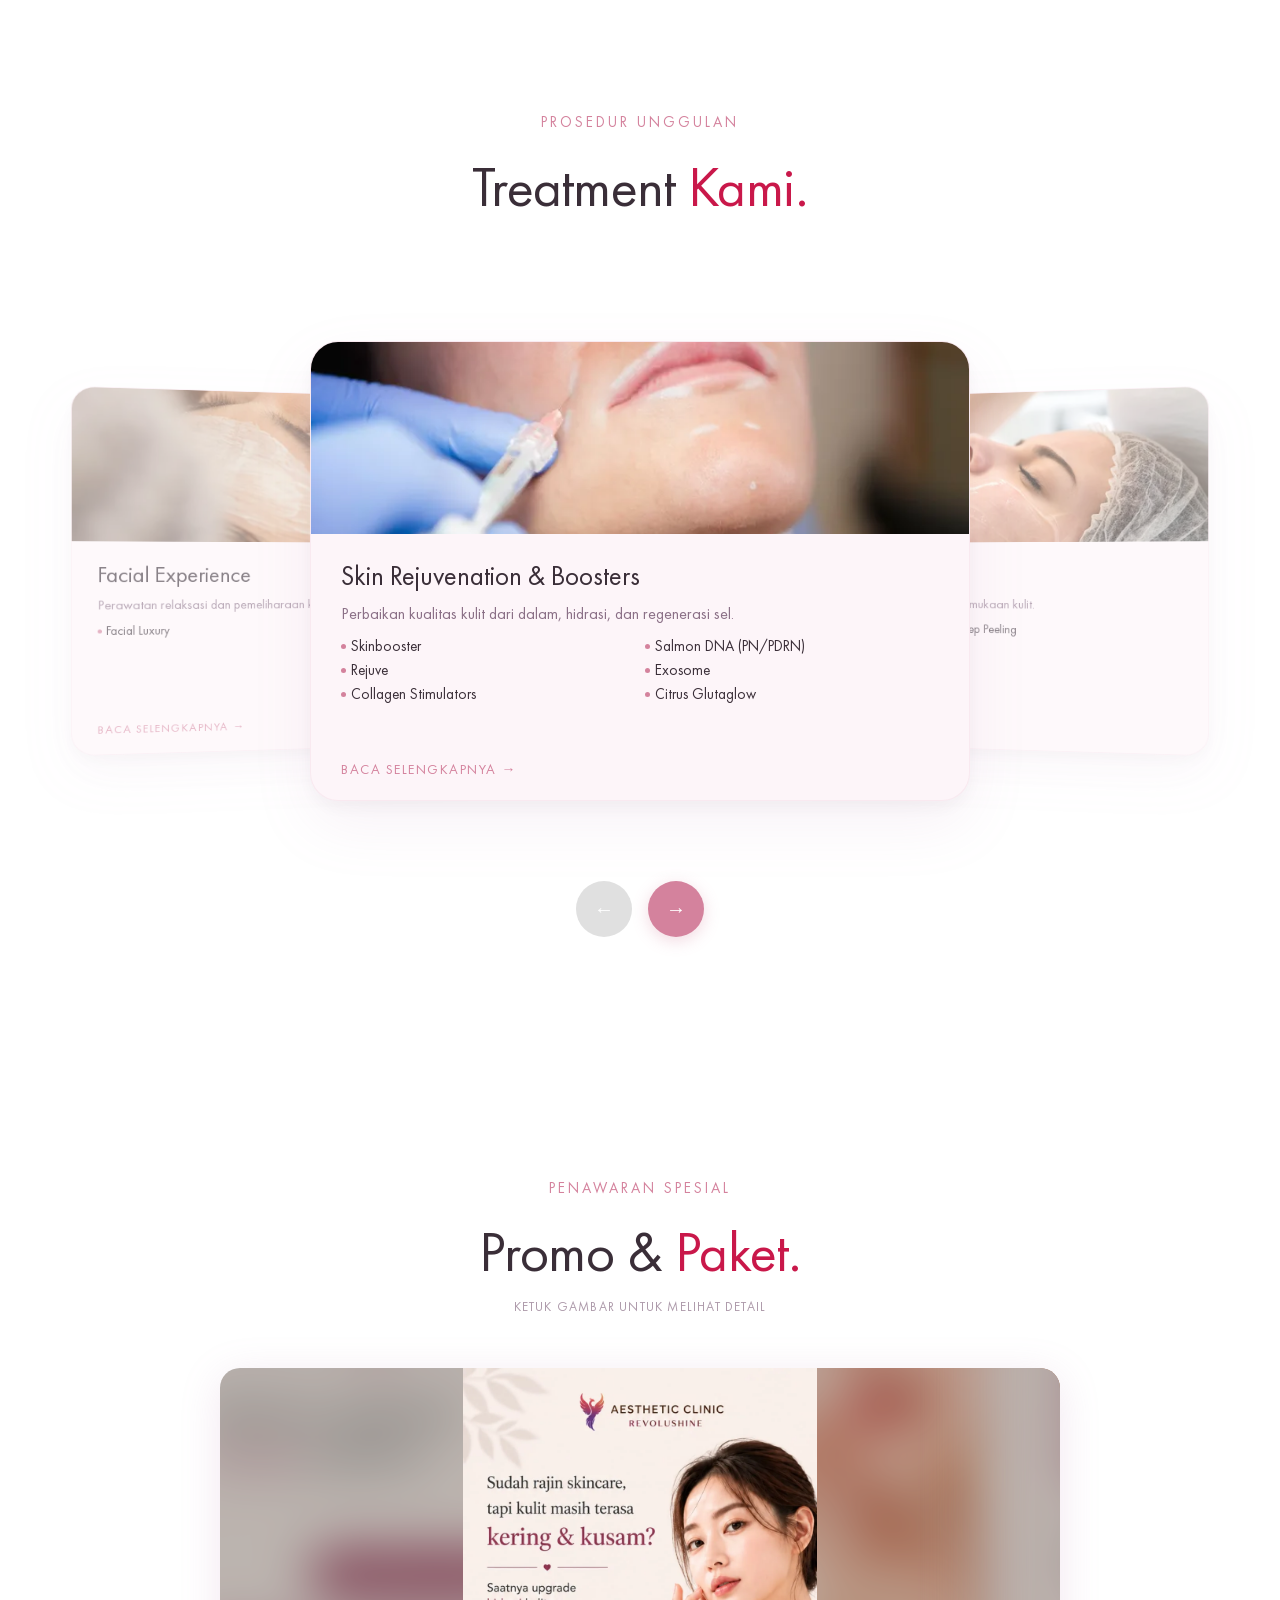
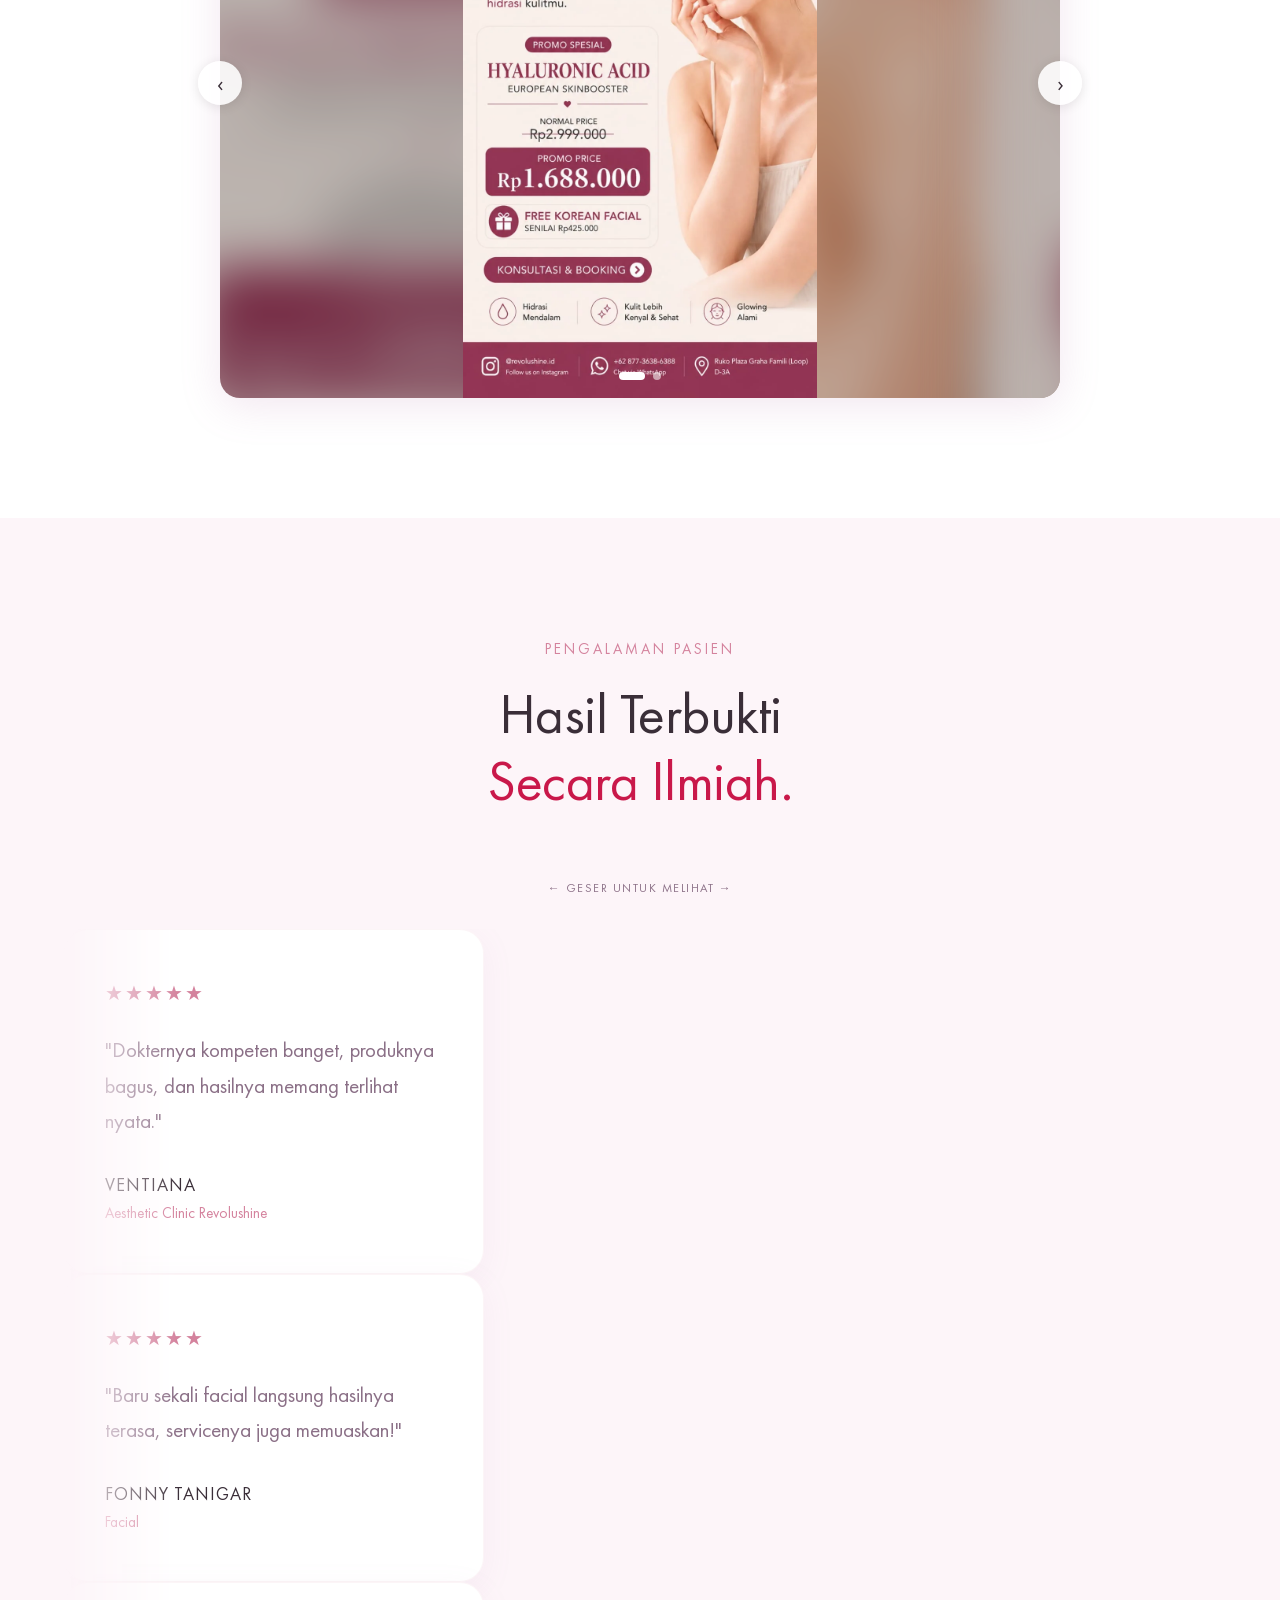
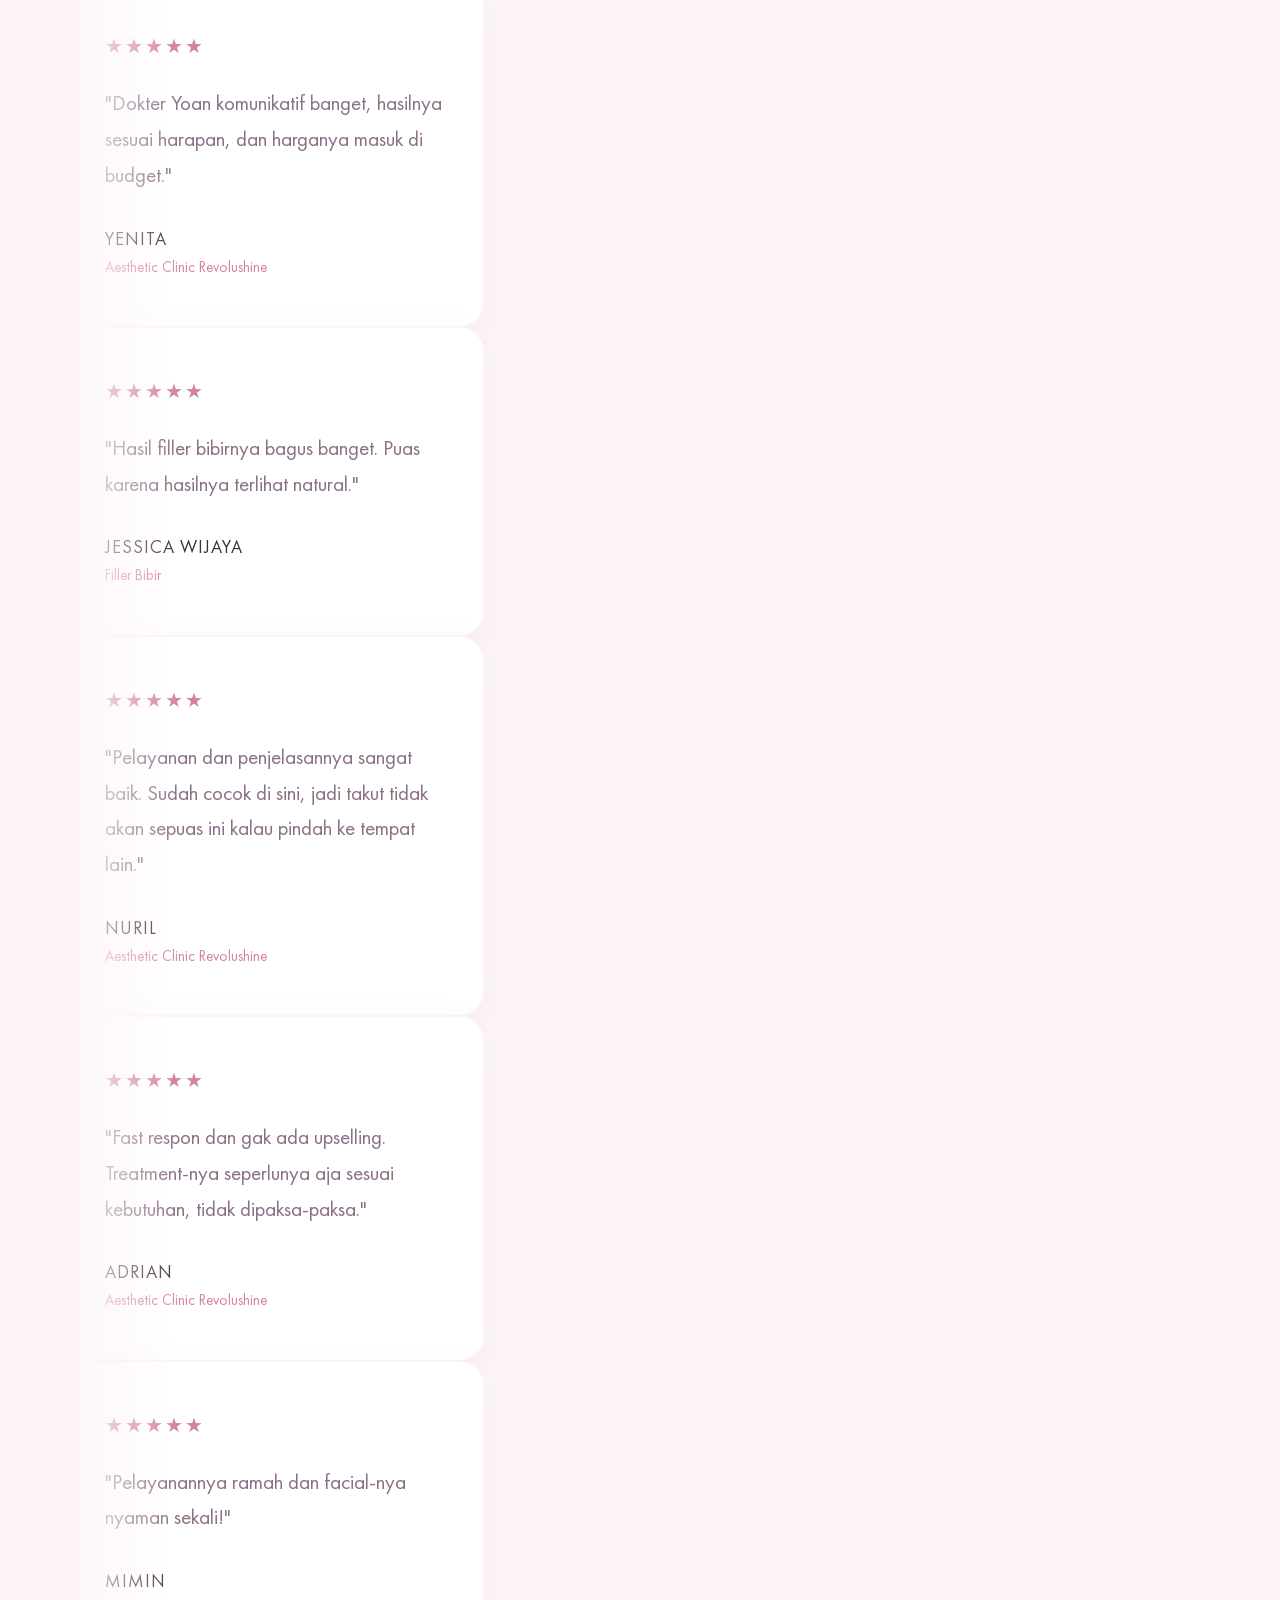
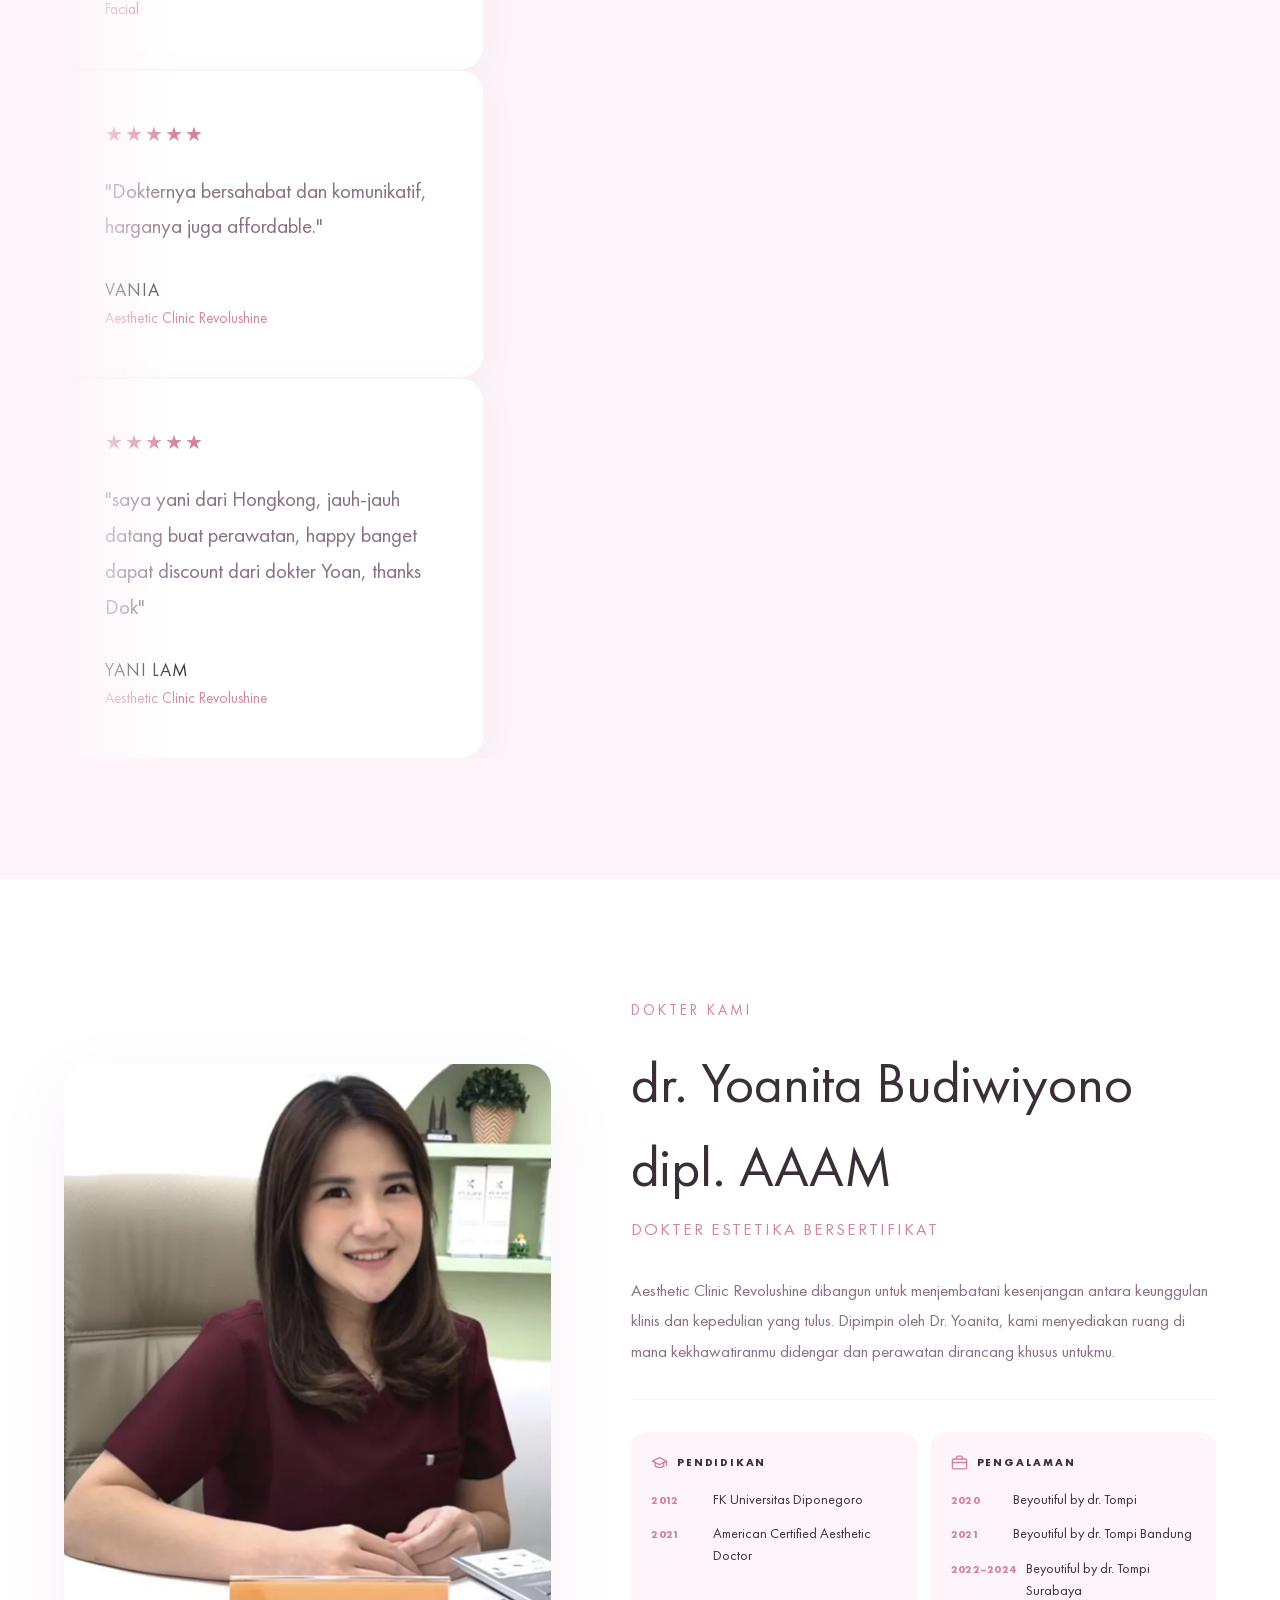
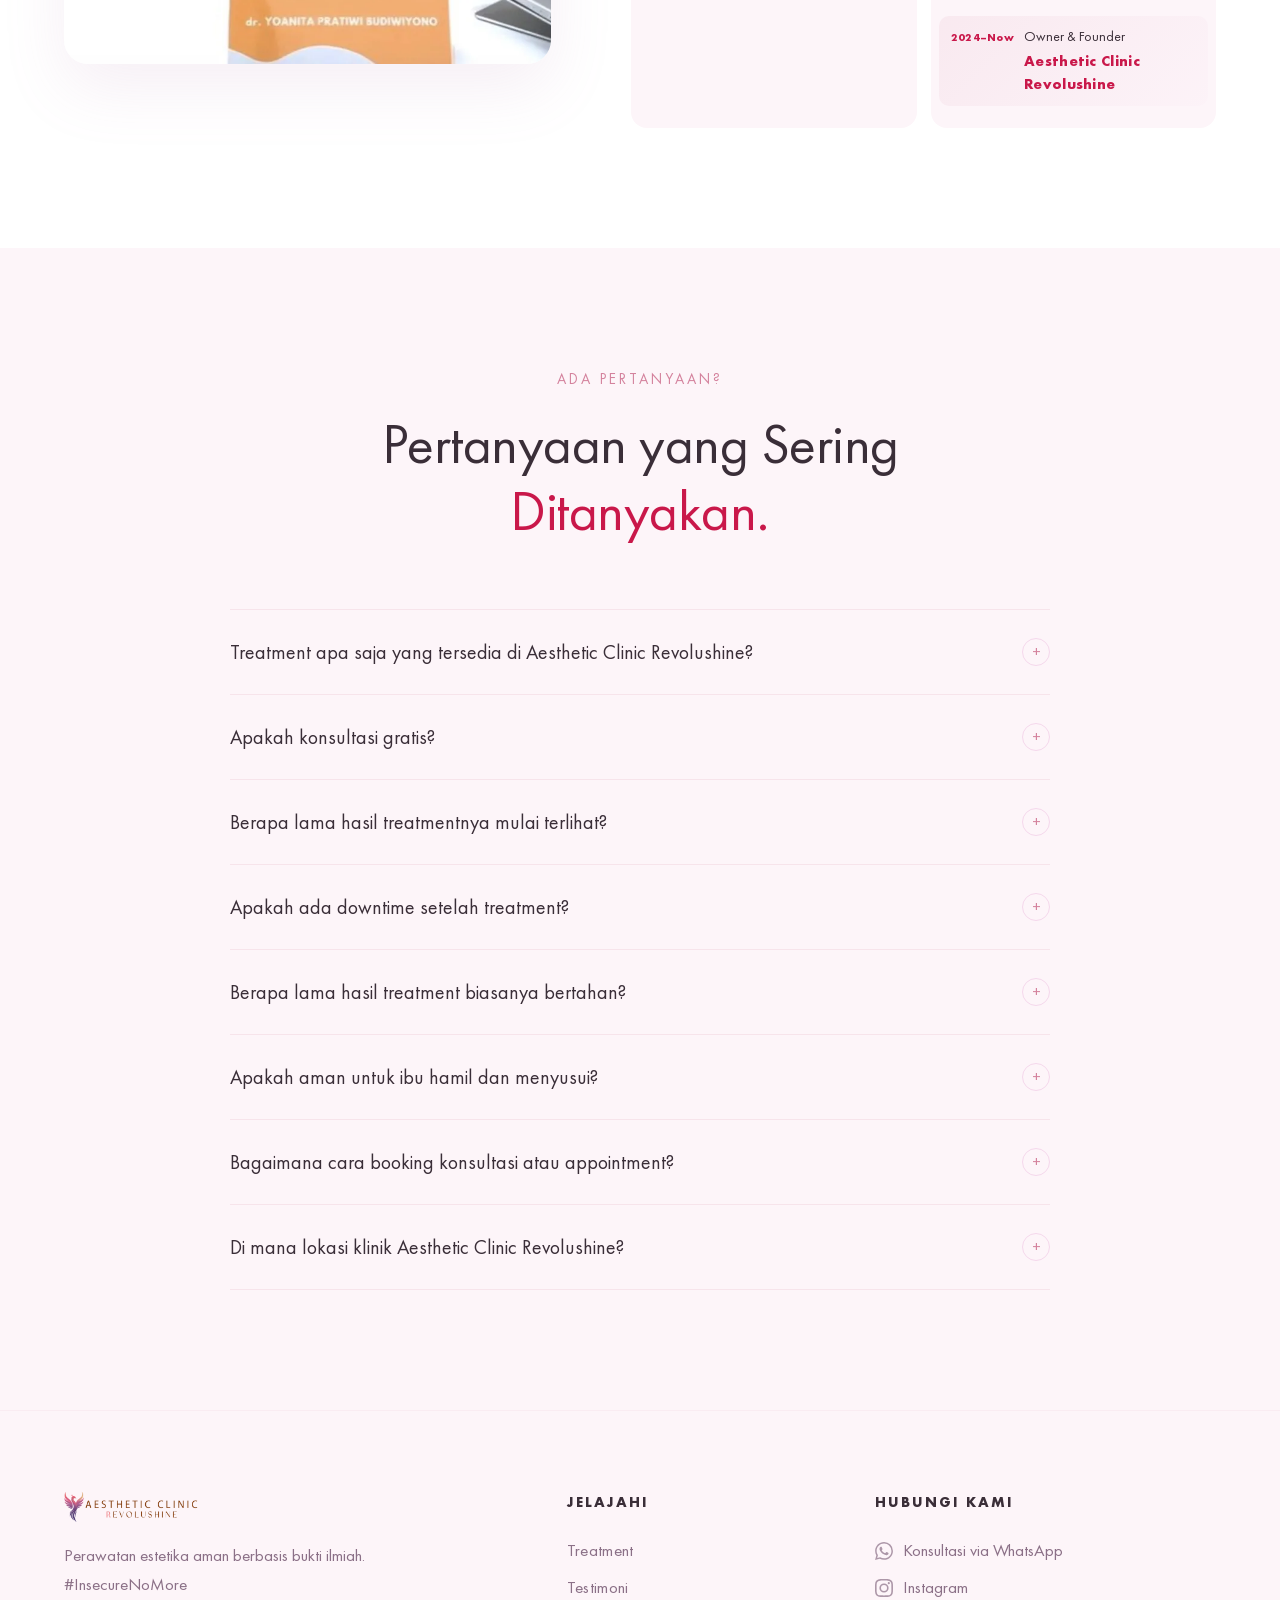
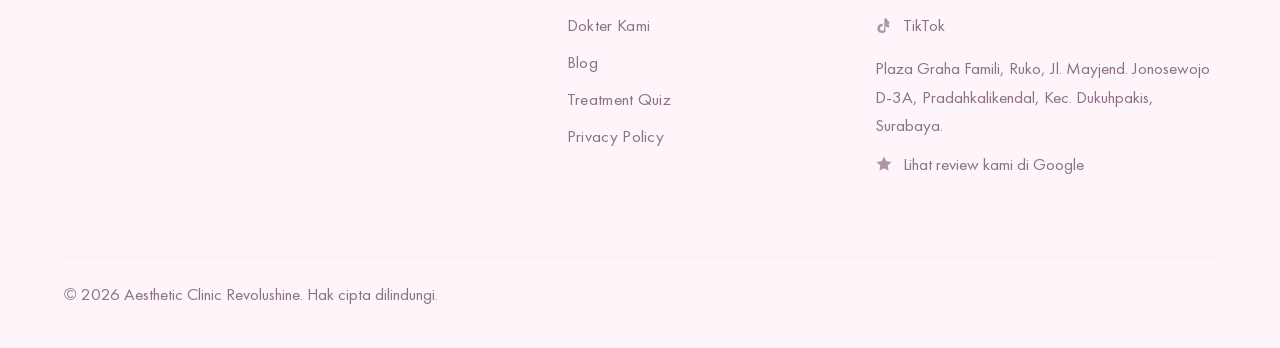
==== commit 15eb50af: "Sep 2026: Promo 2-slide fix; remove fade-on-scroll & Lenis smooth-scroll; add blog framework; bump b" ====
--- a/index.html
+++ b/index.html
@@ -1,5 +1,5 @@
 ﻿<!DOCTYPE html>
-<!-- Build date: 20260919085200 -->
+<!-- Build date: 20260930072527 -->
 <html lang="id">
 <head>
 <meta charset="UTF-8">
@@ -129,6 +129,7 @@
     <li><a href="#hotspot" data-i18n="nav_treatments">Treatments</a></li>
     <li><a href="#testimonials" data-i18n="nav_testimonials">Testimonials</a></li>
     <li><a href="#about" data-i18n="nav_about">Our Doctor</a></li>
+    <li><a href="blog/" data-i18n="nav_blog">Blog</a></li>
     <li><button type="button" class="nav-quiz-btn" onclick="openQuiz()" data-i18n="nav_quiz">Treatment Quiz</button></li>
     <li class="lang-switcher desktop-lang">
       <button class="lang-btn active" id="langEn" onclick="setLang('en')">ENG</button>
@@ -151,6 +152,7 @@
     <li><a href="#hotspot" onclick="toggleMobileMenu()" data-i18n="nav_treatments">Treatments</a></li>
     <li><a href="#testimonials" onclick="toggleMobileMenu()" data-i18n="nav_testimonials">Testimonials</a></li>
     <li><a href="#about" onclick="toggleMobileMenu()" data-i18n="nav_about">Our Doctor</a></li>
+    <li><a href="blog/" onclick="toggleMobileMenu()" data-i18n="nav_blog">Blog</a></li>
     <li><button type="button" class="nav-quiz-btn" onclick="toggleMobileMenu();openQuiz()" data-i18n="nav_quiz">Treatment Quiz</button></li>
     <li><a href="https://wa.me/6287736386388?text=Saya%20melihat%20treatment%20wajah%20dari%20website%20Aesthetic%20Clinic%20Revolushine%2C%20apakah%20bisa%20konsultasi%20terlebih%20dahulu%3F" class="nav-cta" onclick="toggleMobileMenu()" data-i18n="nav_book">Book Consultation</a></li>
   </ul>
@@ -574,6 +576,7 @@
         <li><a href="#hotspot" data-i18n="nav_treatments">Treatments</a></li>
         <li><a href="#testimonials" data-i18n="nav_testimonials">Testimonials</a></li>
         <li><a href="#about" data-i18n="nav_about">About Us</a></li>
+        <li><a href="/blog/">Blog</a></li>
         <li><button type="button" class="nav-quiz-btn" onclick="openQuiz()" data-i18n="nav_quiz">Treatment Quiz</button></li>
         <li><a href="/privacy.html">Privacy Policy</a></li>
       </ul>
@@ -711,14 +714,10 @@
   <div class="plb-dots" id="plbDots">
     <div class="plb-dot active"></div>
     <div class="plb-dot"></div>
-    <div class="plb-dot"></div>
-    <div class="plb-dot"></div>
   </div>
 </div>
 
 <script defer src="https://cdnjs.cloudflare.com/ajax/libs/gsap/3.12.5/gsap.min.js"></script>
-<script defer src="https://cdnjs.cloudflare.com/ajax/libs/gsap/3.12.5/ScrollTrigger.min.js"></script>
-<script defer src="https://cdn.jsdelivr.net/npm/@studio-freight/lenis@1.0.42/dist/lenis.min.js"></script>
 <script defer src="https://cdn.jsdelivr.net/npm/flickity@2/dist/flickity.pkgd.min.js"></script>
 <script defer src="js/i18n.js"></script>
 <script defer src="js/treatment-data.js"></script>
--- a/styles.css
+++ b/styles.css
@@ -348,8 +348,6 @@
 
 @keyframes fadeUp{from{opacity:0;transform:translateY(24px)}to{opacity:1;transform:translateY(0)}}
 .g-fade{opacity:1;transform:none}
-.anim-ready .g-fade{opacity:0;transform:translateY(30px)}
-@media(prefers-reduced-motion:reduce){.anim-ready .g-fade{opacity:1!important;transform:none!important}}
 
 /* ── TREATMENT DETAIL MODAL ── */
 .tmodal-overlay{position:fixed;inset:0;z-index:400;background:rgba(58,46,56,.55);backdrop-filter:blur(6px);-webkit-backdrop-filter:blur(6px);display:flex;align-items:center;justify-content:center;opacity:0;pointer-events:none;visibility:hidden;transition:opacity .35s var(--ease),visibility 0s linear .35s;}
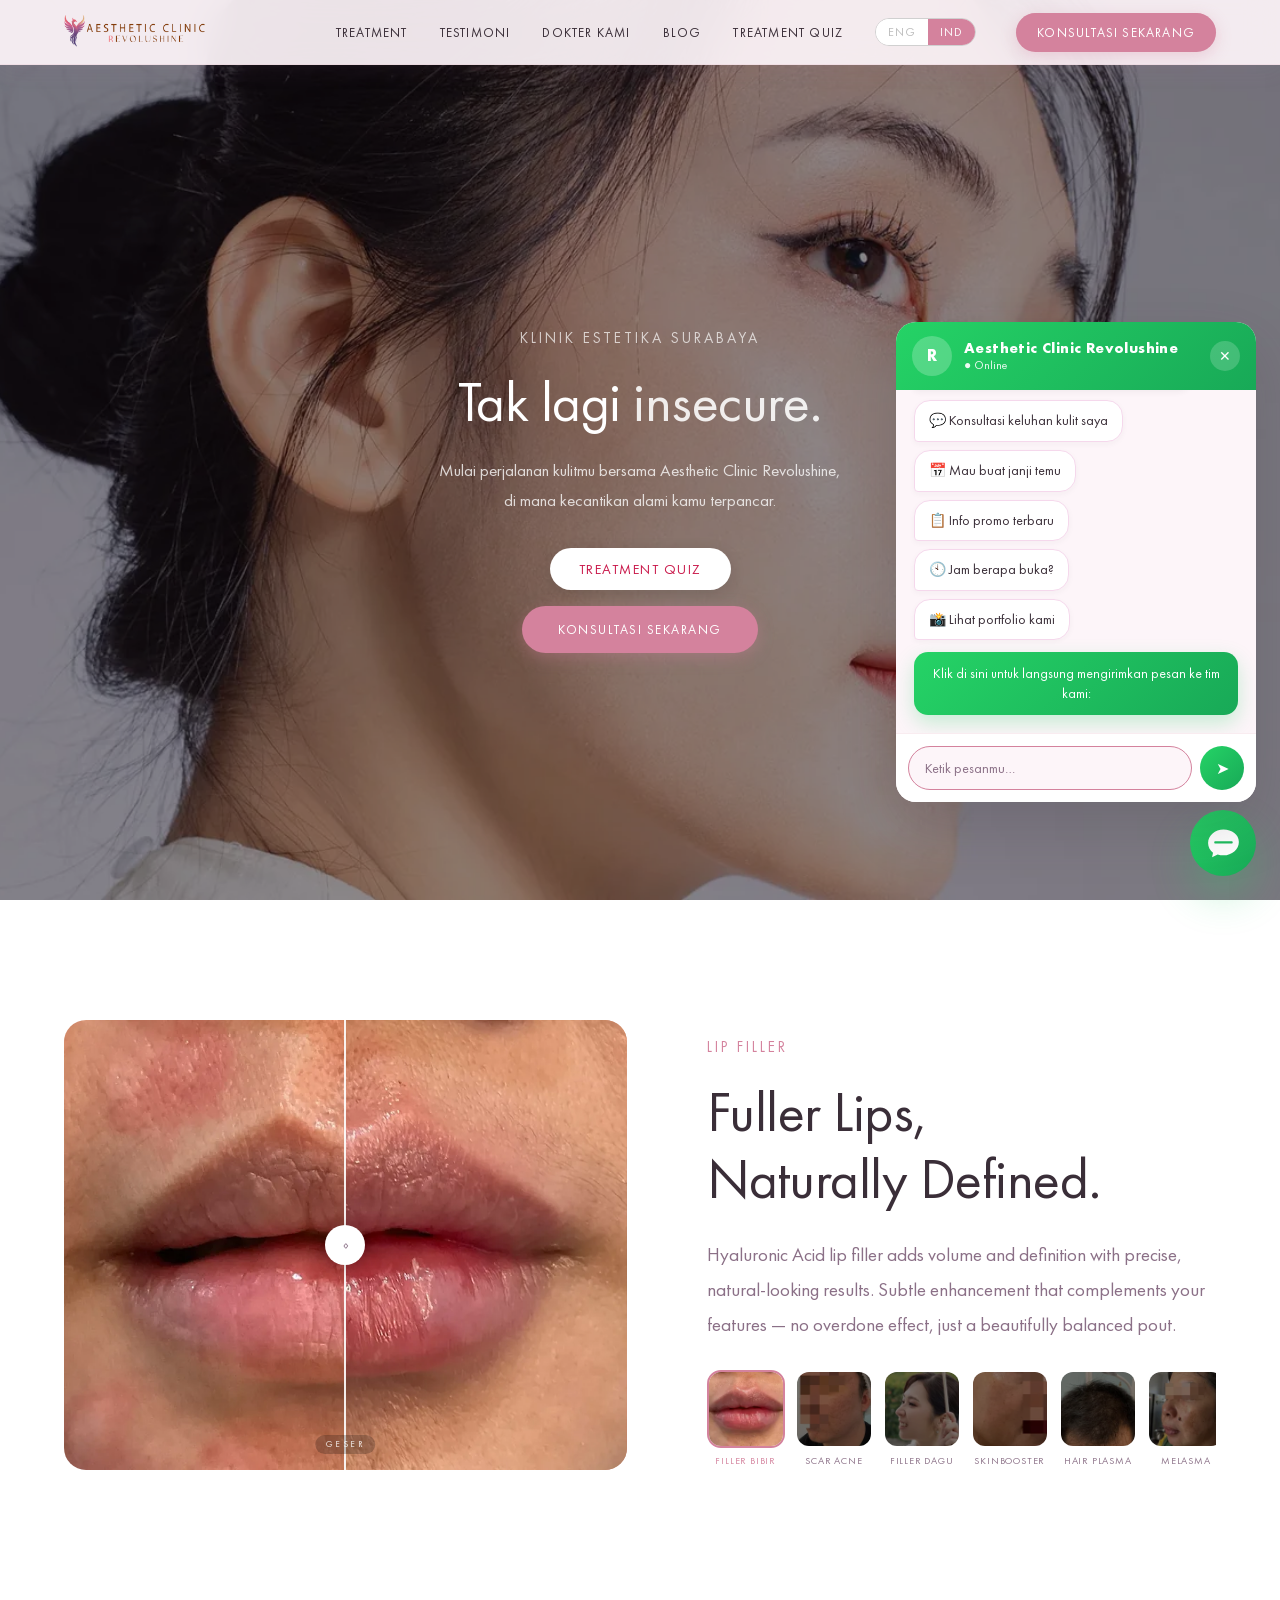
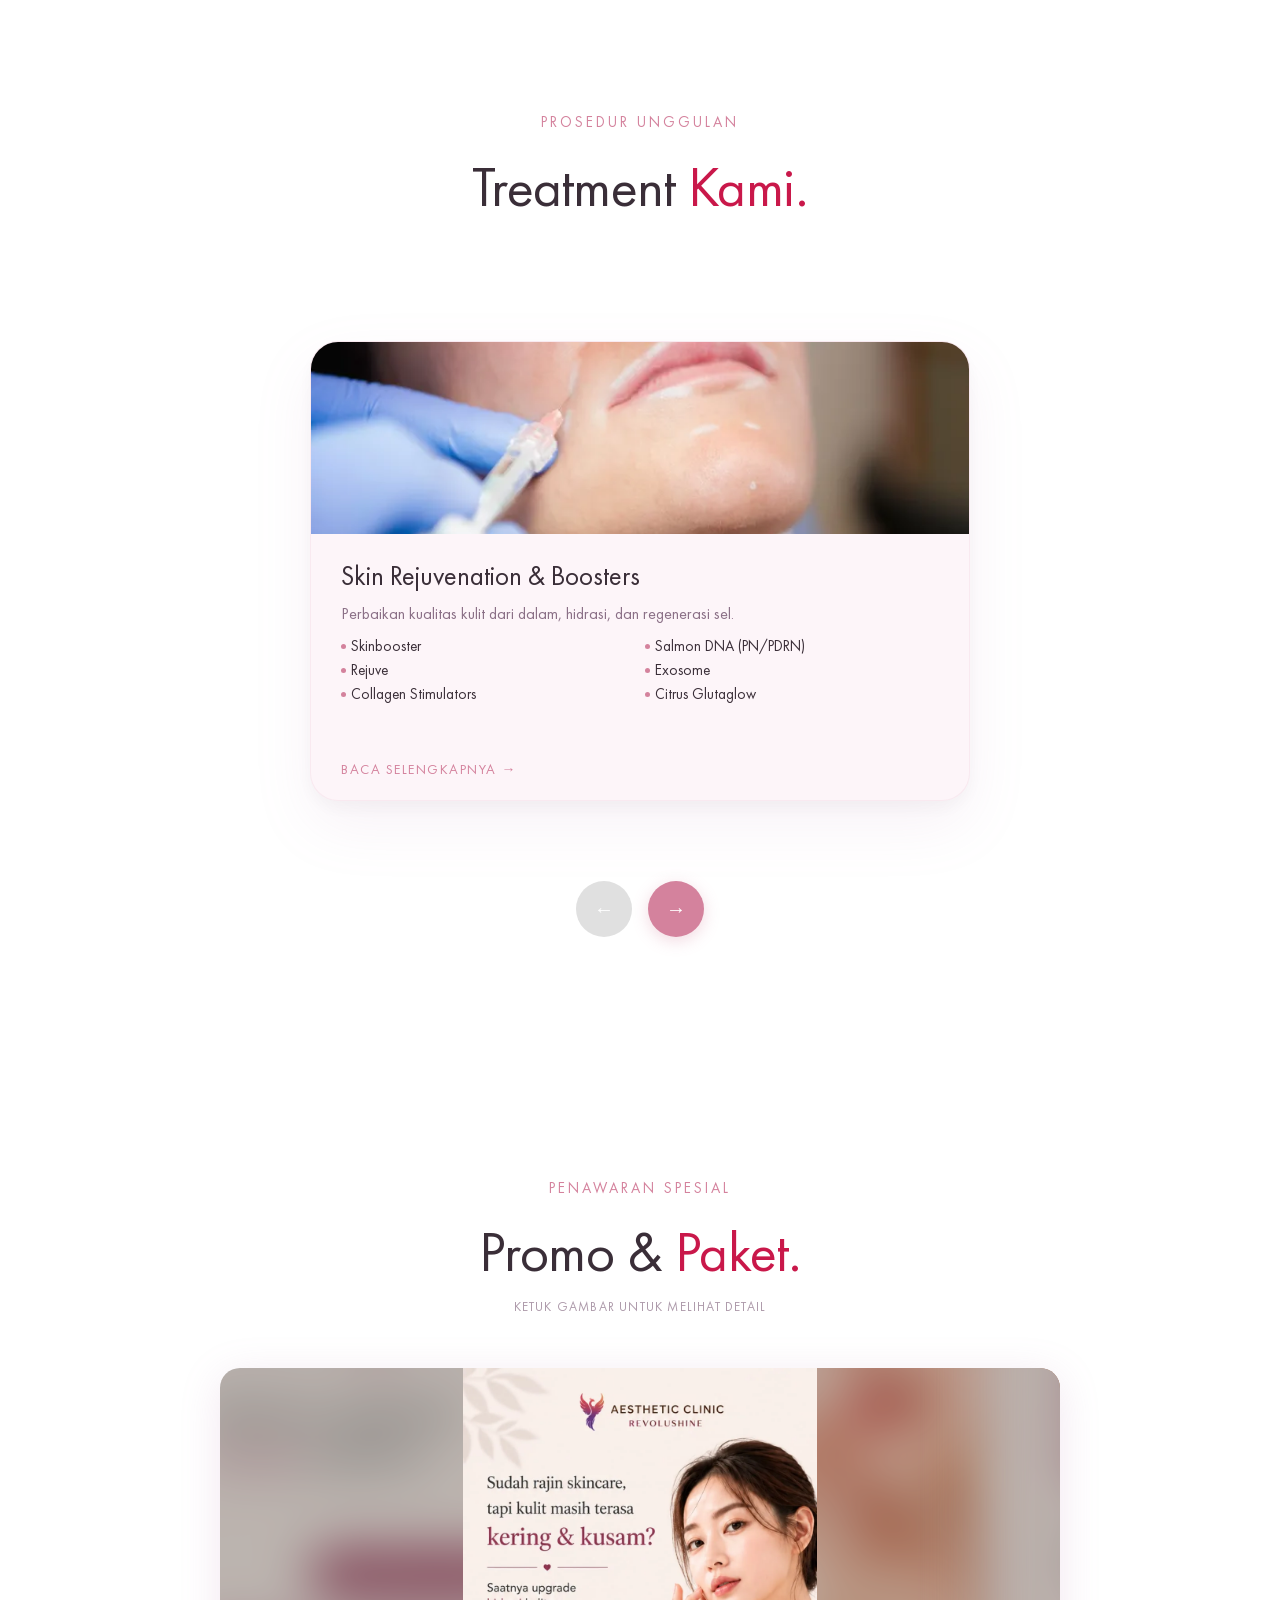
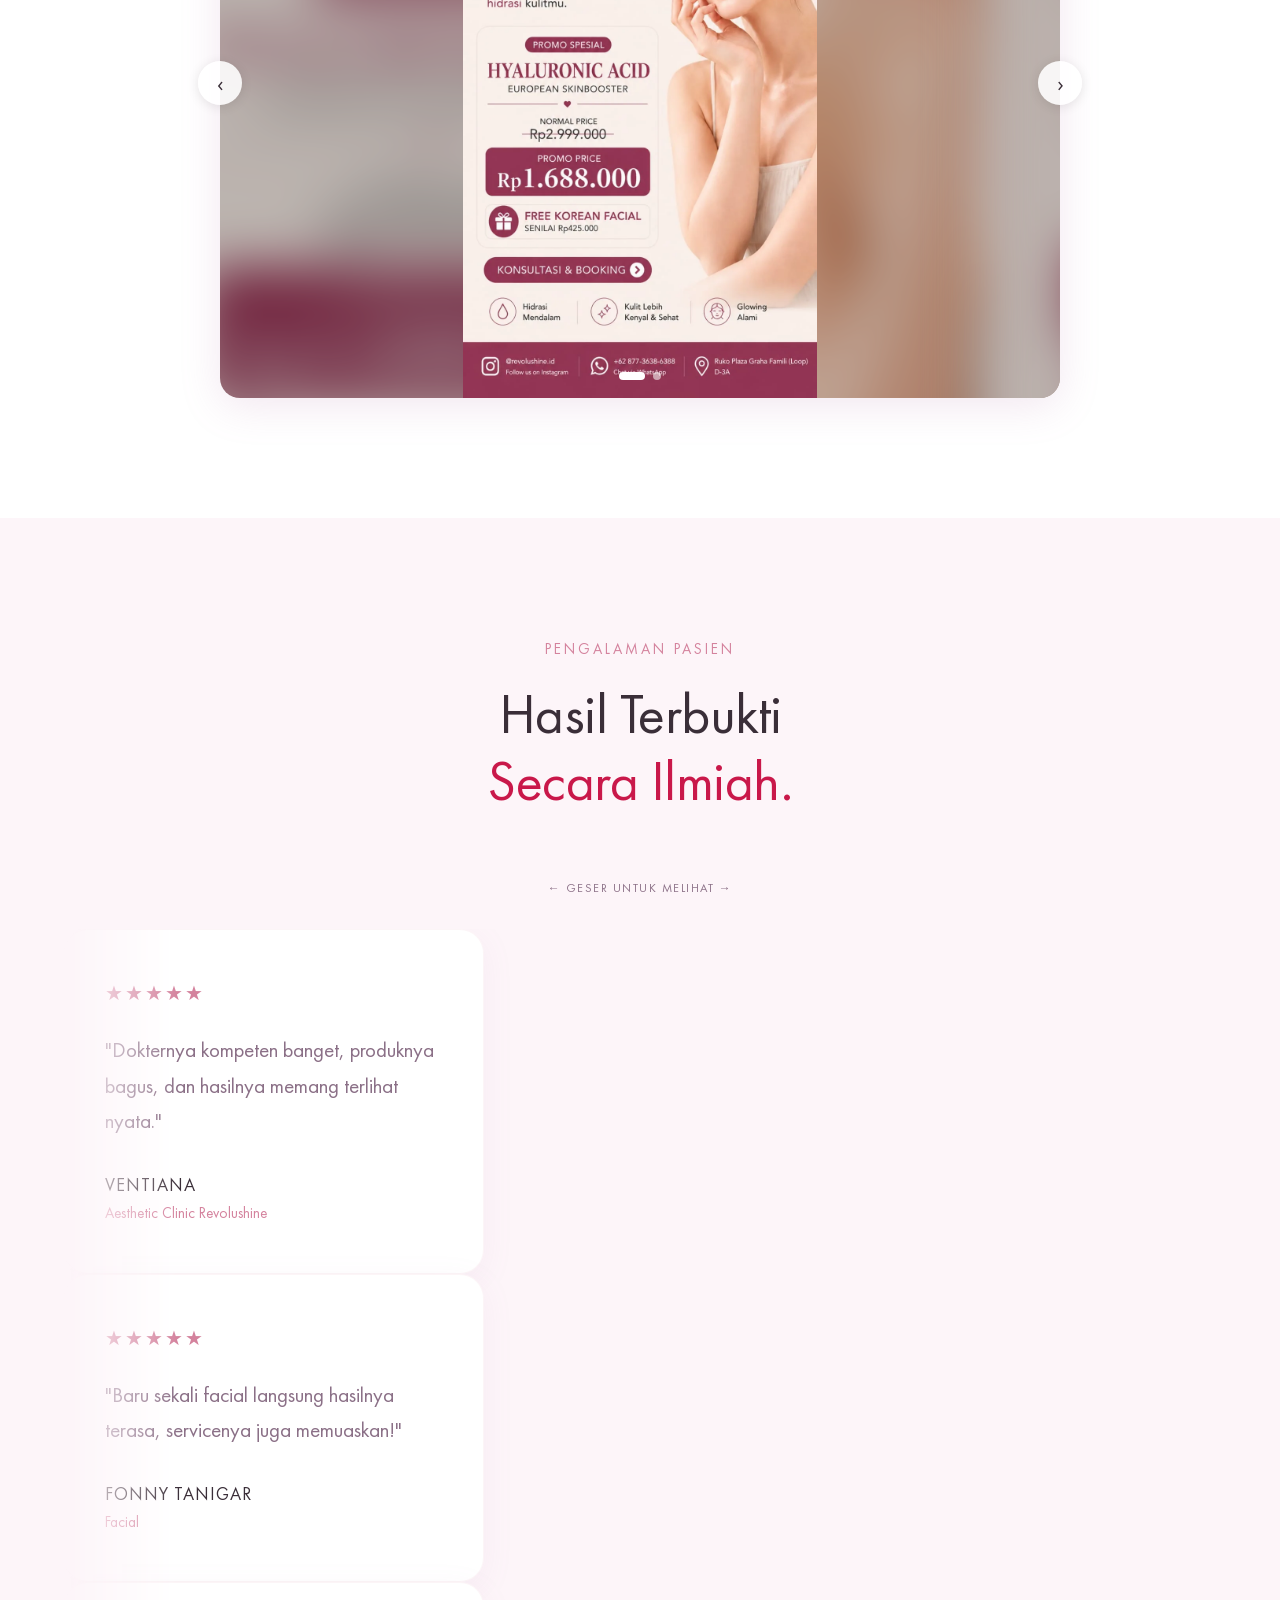
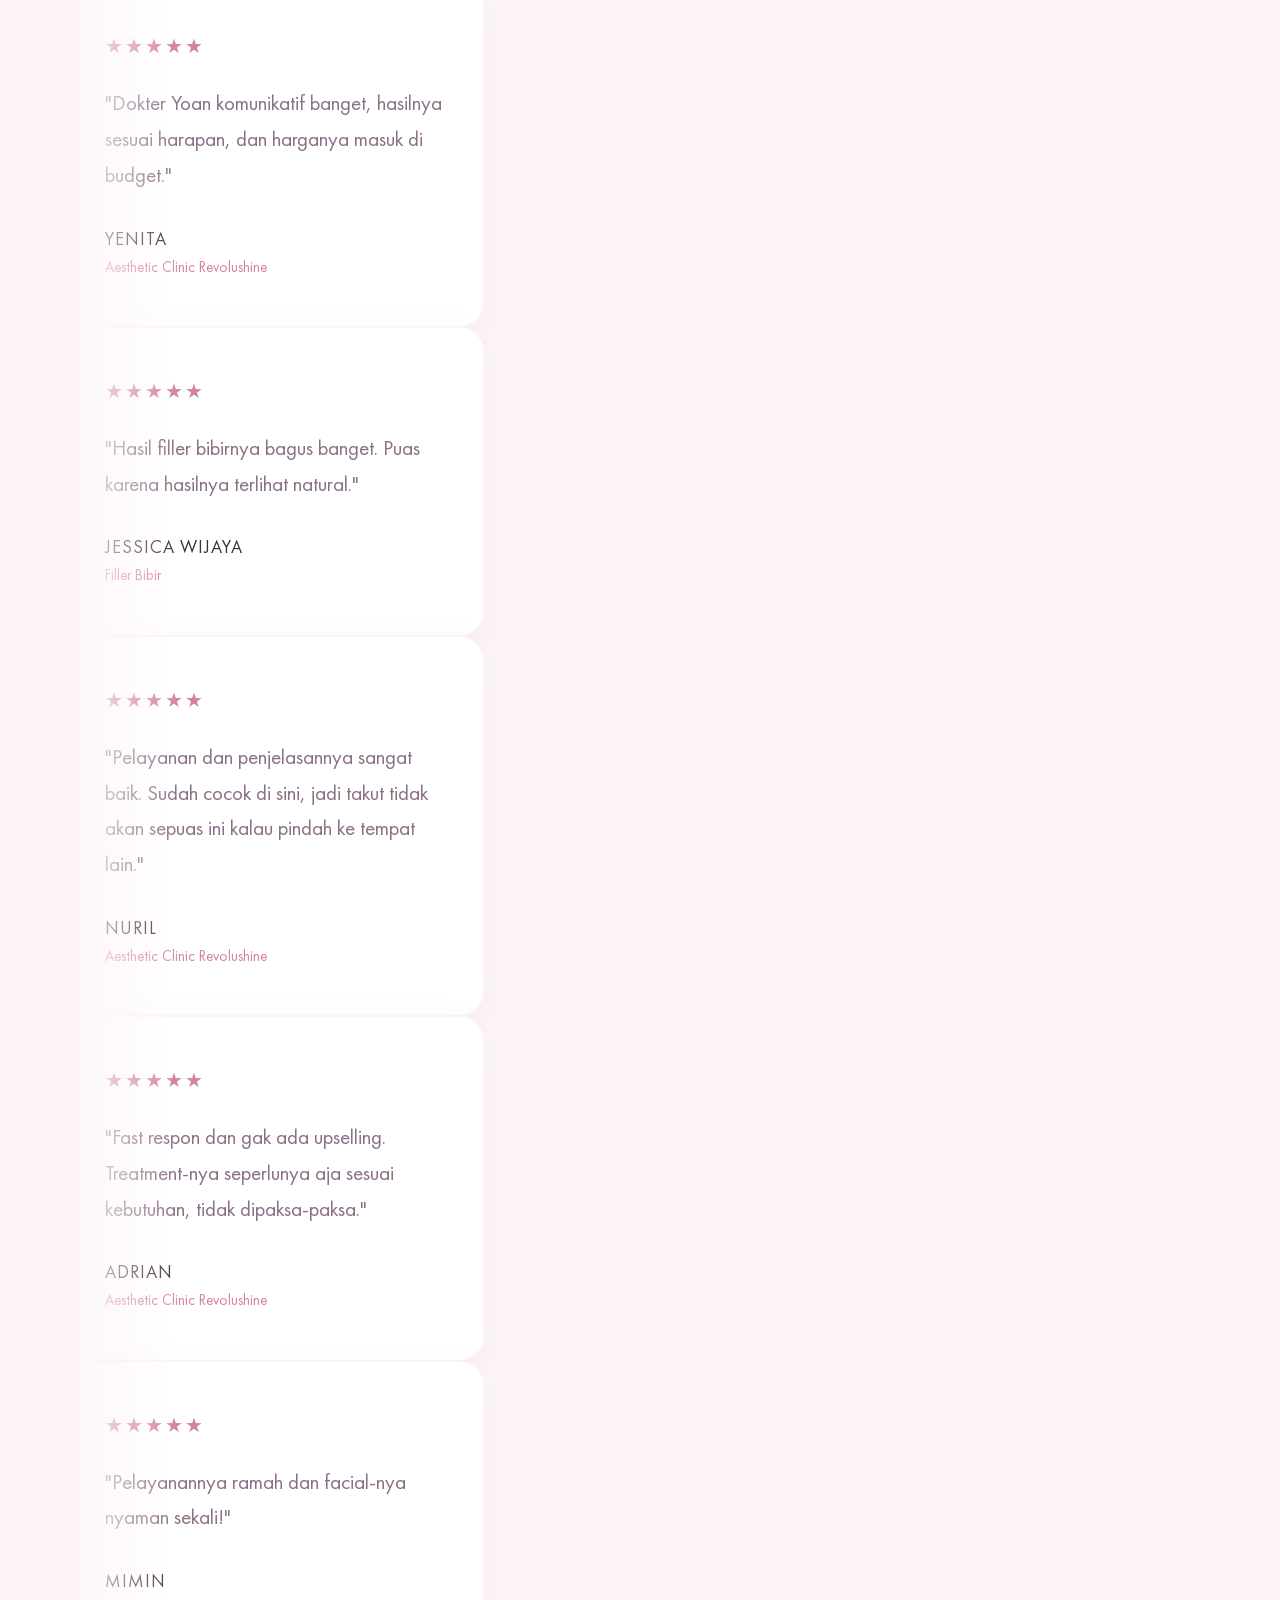
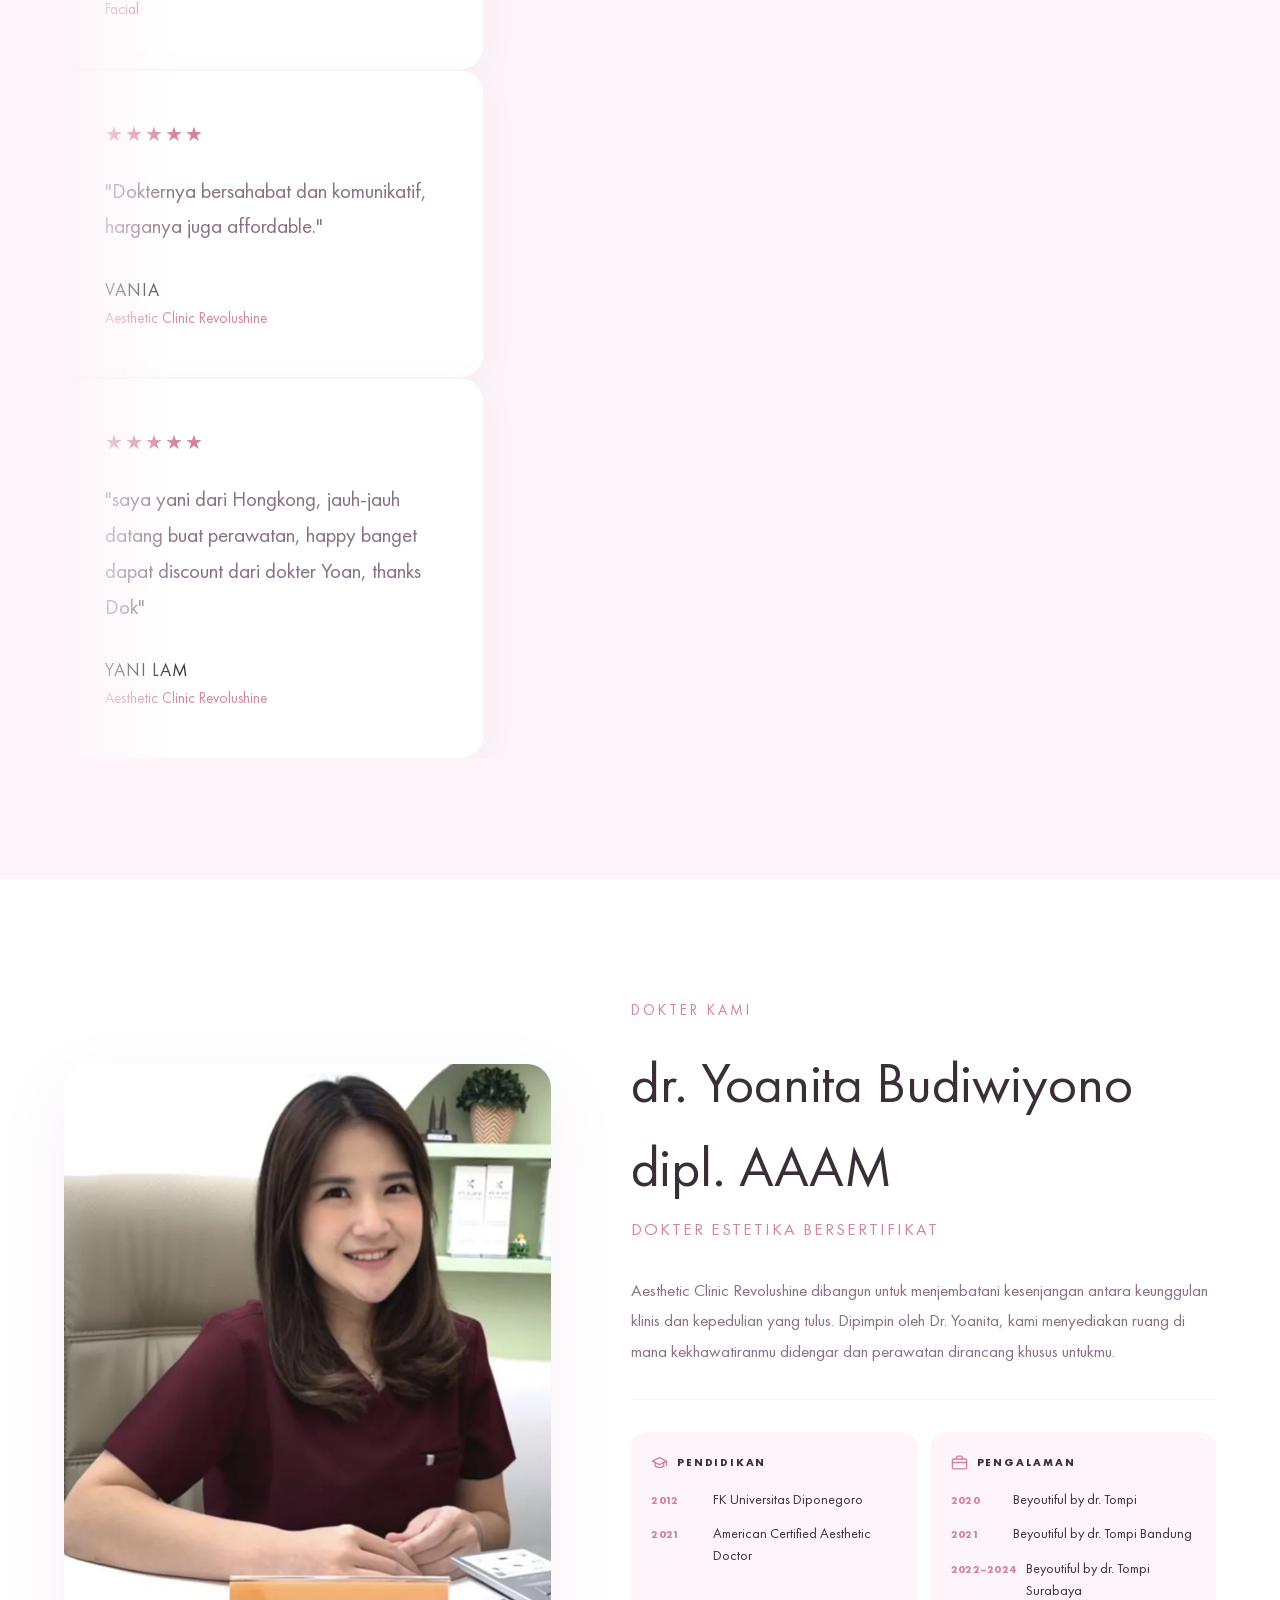
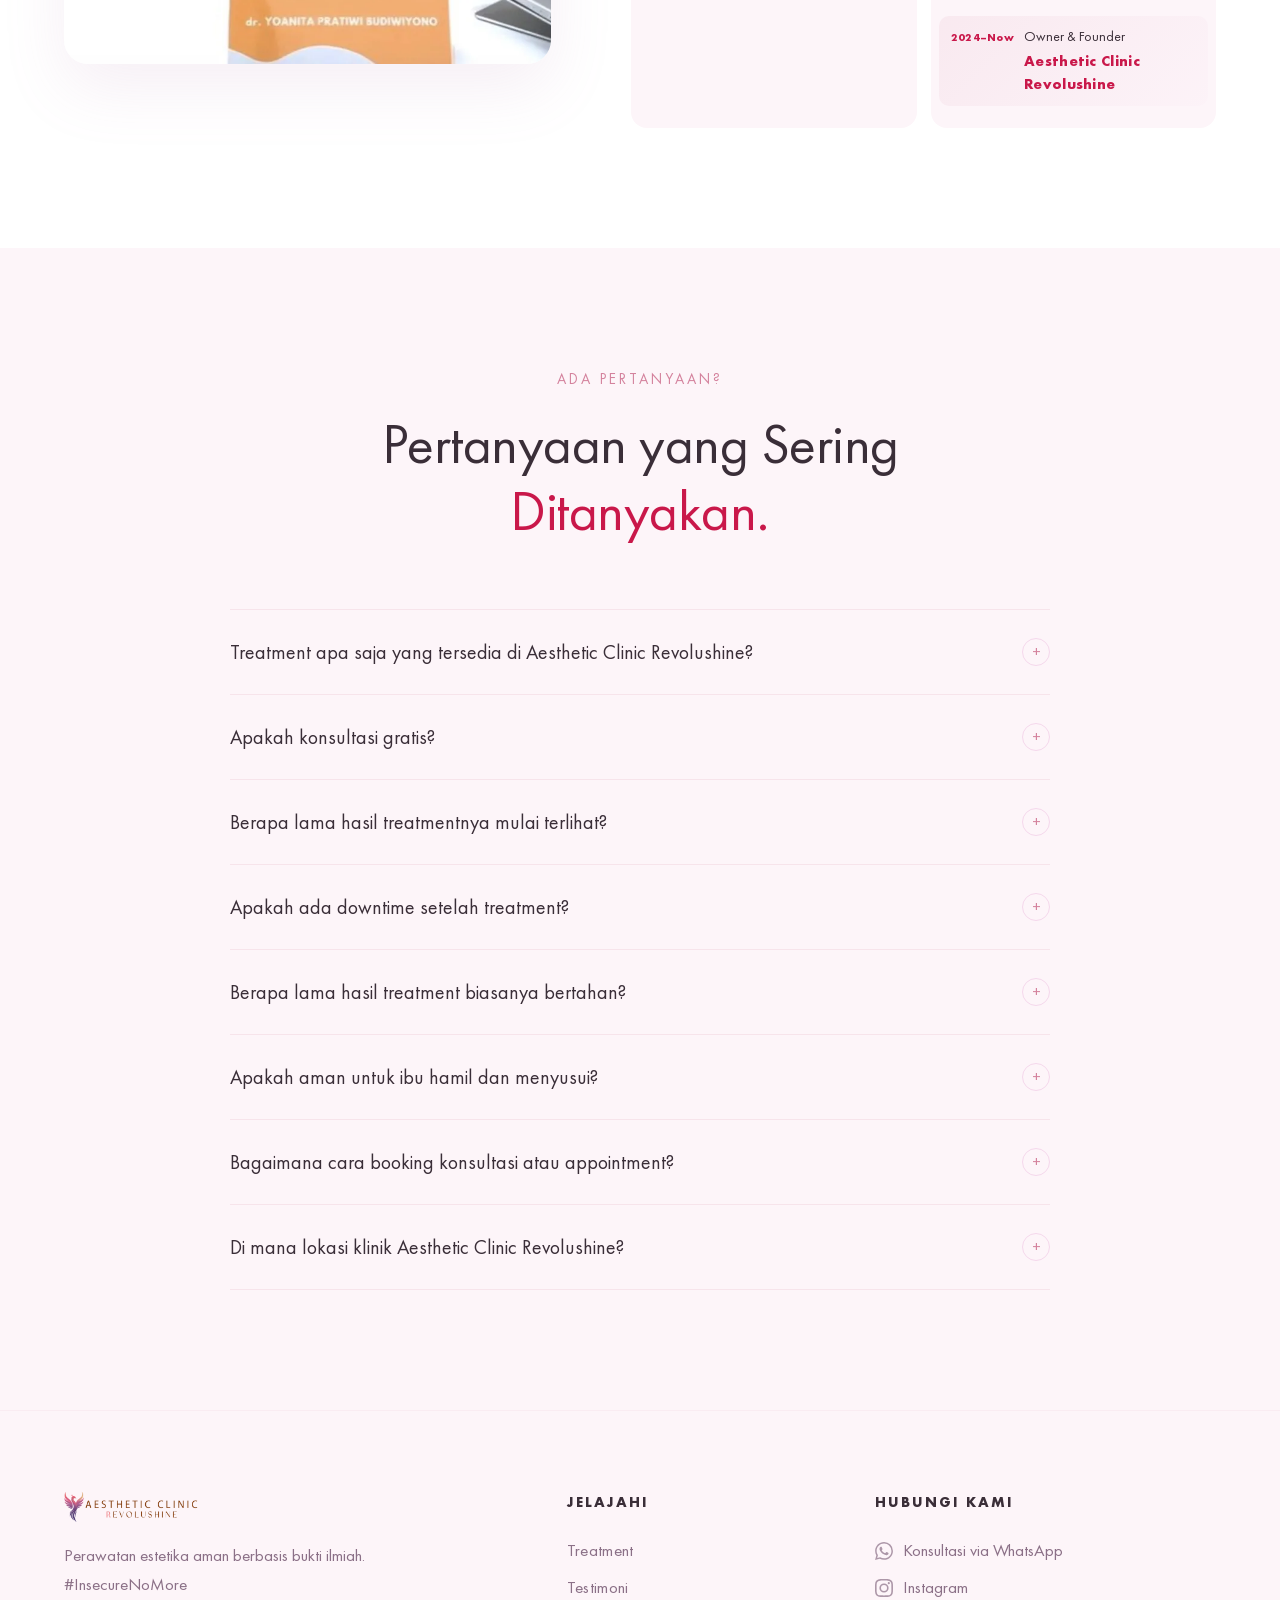
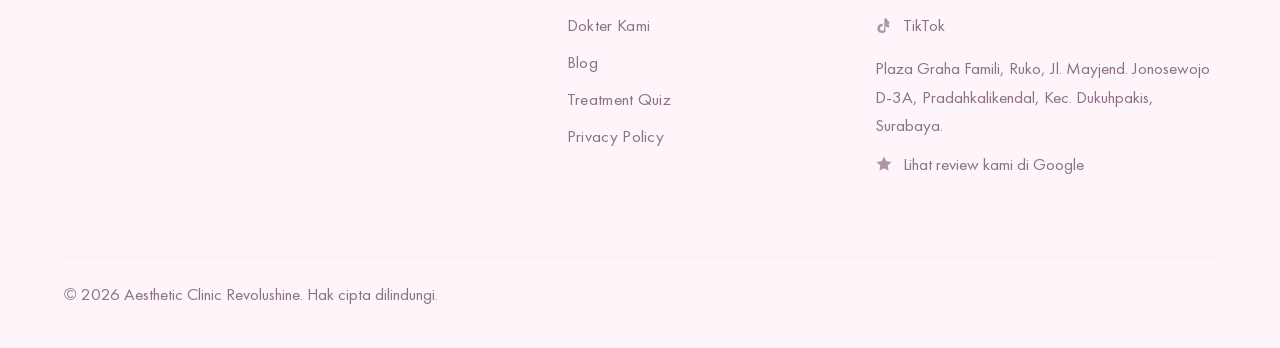
==== commit 4cc2c713: "Move Blog nav link from /blog/ to /posts/ (WIP direct-access only)" ====
--- a/index.html
+++ b/index.html
@@ -129,7 +129,7 @@
     <li><a href="#hotspot" data-i18n="nav_treatments">Treatments</a></li>
     <li><a href="#testimonials" data-i18n="nav_testimonials">Testimonials</a></li>
     <li><a href="#about" data-i18n="nav_about">Our Doctor</a></li>
-    <li><a href="blog/" data-i18n="nav_blog">Blog</a></li>
+    <li><a href="posts/" data-i18n="nav_blog">Blog</a></li>
     <li><button type="button" class="nav-quiz-btn" onclick="openQuiz()" data-i18n="nav_quiz">Treatment Quiz</button></li>
     <li class="lang-switcher desktop-lang">
       <button class="lang-btn active" id="langEn" onclick="setLang('en')">ENG</button>
@@ -152,7 +152,7 @@
     <li><a href="#hotspot" onclick="toggleMobileMenu()" data-i18n="nav_treatments">Treatments</a></li>
     <li><a href="#testimonials" onclick="toggleMobileMenu()" data-i18n="nav_testimonials">Testimonials</a></li>
     <li><a href="#about" onclick="toggleMobileMenu()" data-i18n="nav_about">Our Doctor</a></li>
-    <li><a href="blog/" onclick="toggleMobileMenu()" data-i18n="nav_blog">Blog</a></li>
+    <li><a href="posts/" onclick="toggleMobileMenu()" data-i18n="nav_blog">Blog</a></li>
     <li><button type="button" class="nav-quiz-btn" onclick="toggleMobileMenu();openQuiz()" data-i18n="nav_quiz">Treatment Quiz</button></li>
     <li><a href="https://wa.me/6287736386388?text=Saya%20melihat%20treatment%20wajah%20dari%20website%20Aesthetic%20Clinic%20Revolushine%2C%20apakah%20bisa%20konsultasi%20terlebih%20dahulu%3F" class="nav-cta" onclick="toggleMobileMenu()" data-i18n="nav_book">Book Consultation</a></li>
   </ul>
@@ -576,7 +576,7 @@
         <li><a href="#hotspot" data-i18n="nav_treatments">Treatments</a></li>
         <li><a href="#testimonials" data-i18n="nav_testimonials">Testimonials</a></li>
         <li><a href="#about" data-i18n="nav_about">About Us</a></li>
-        <li><a href="/blog/">Blog</a></li>
+        <li><a href="/posts/">Blog</a></li>
         <li><button type="button" class="nav-quiz-btn" onclick="openQuiz()" data-i18n="nav_quiz">Treatment Quiz</button></li>
         <li><a href="/privacy.html">Privacy Policy</a></li>
       </ul>
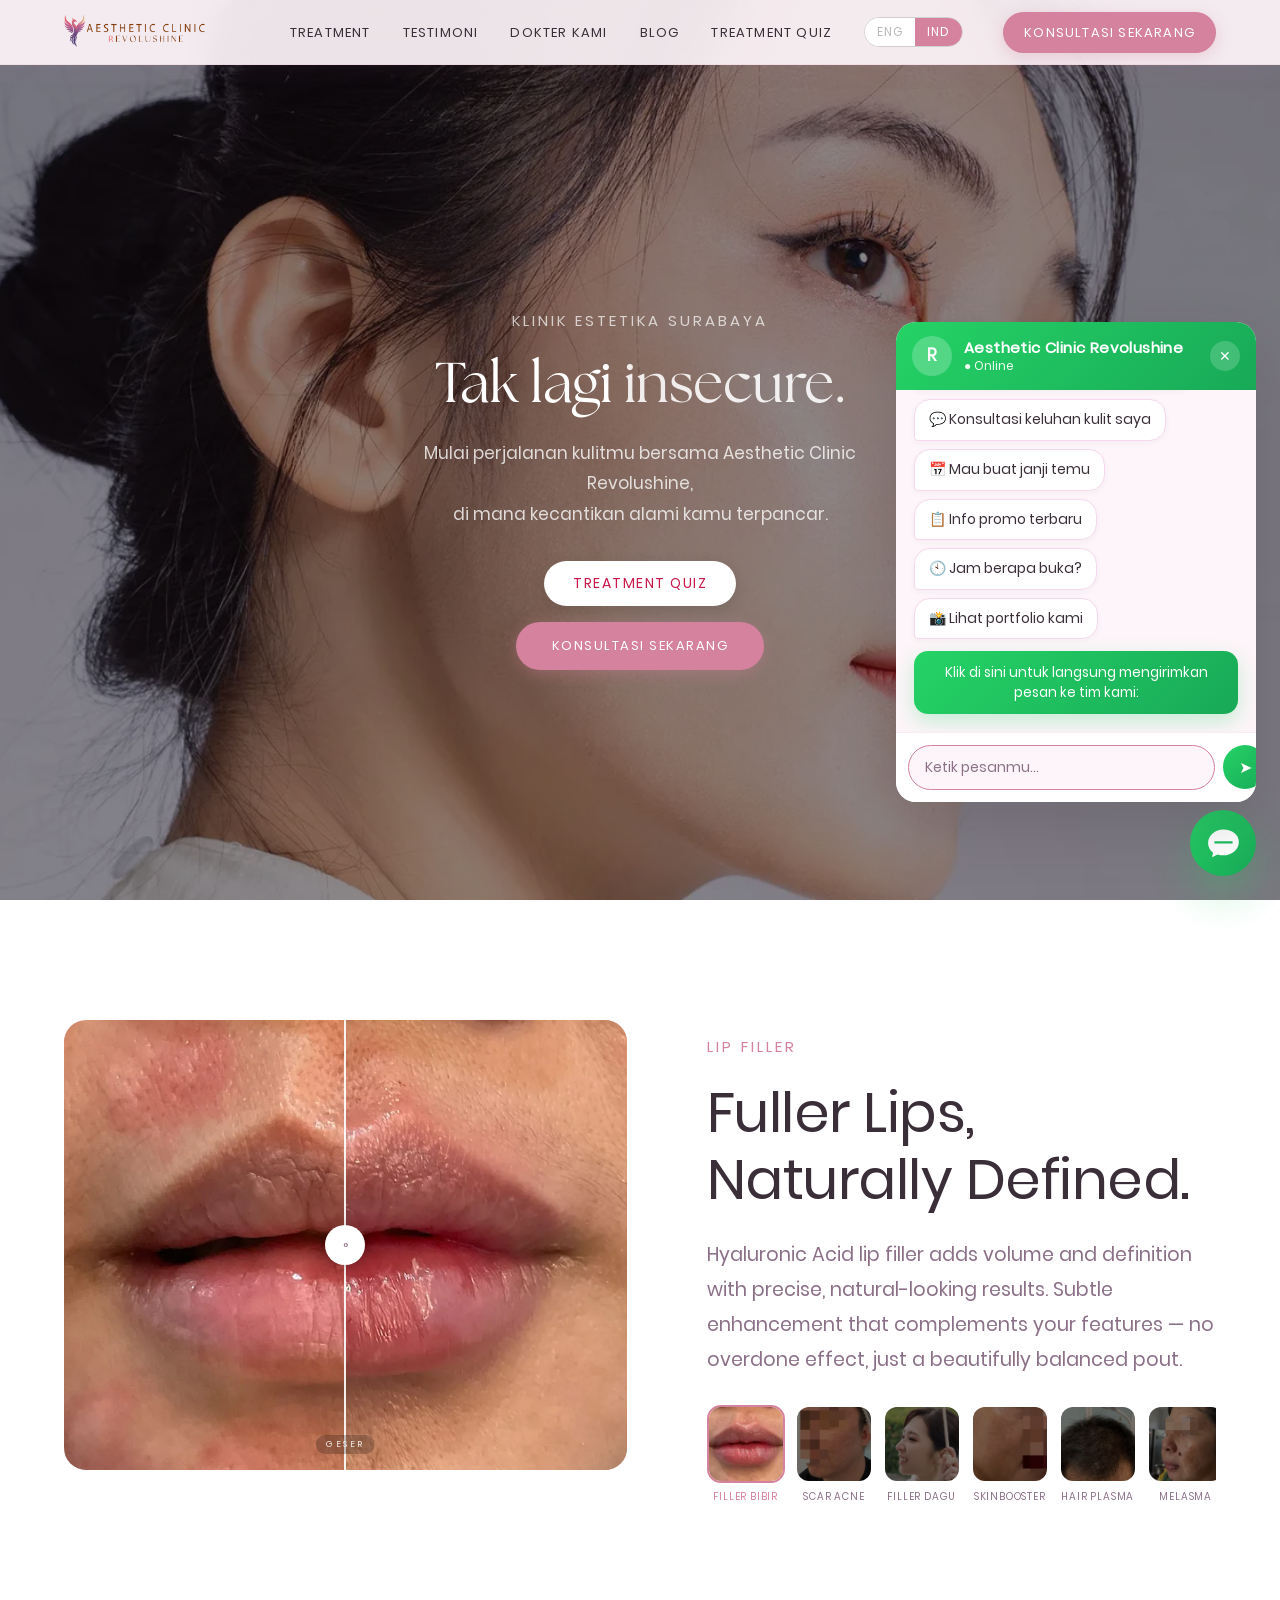
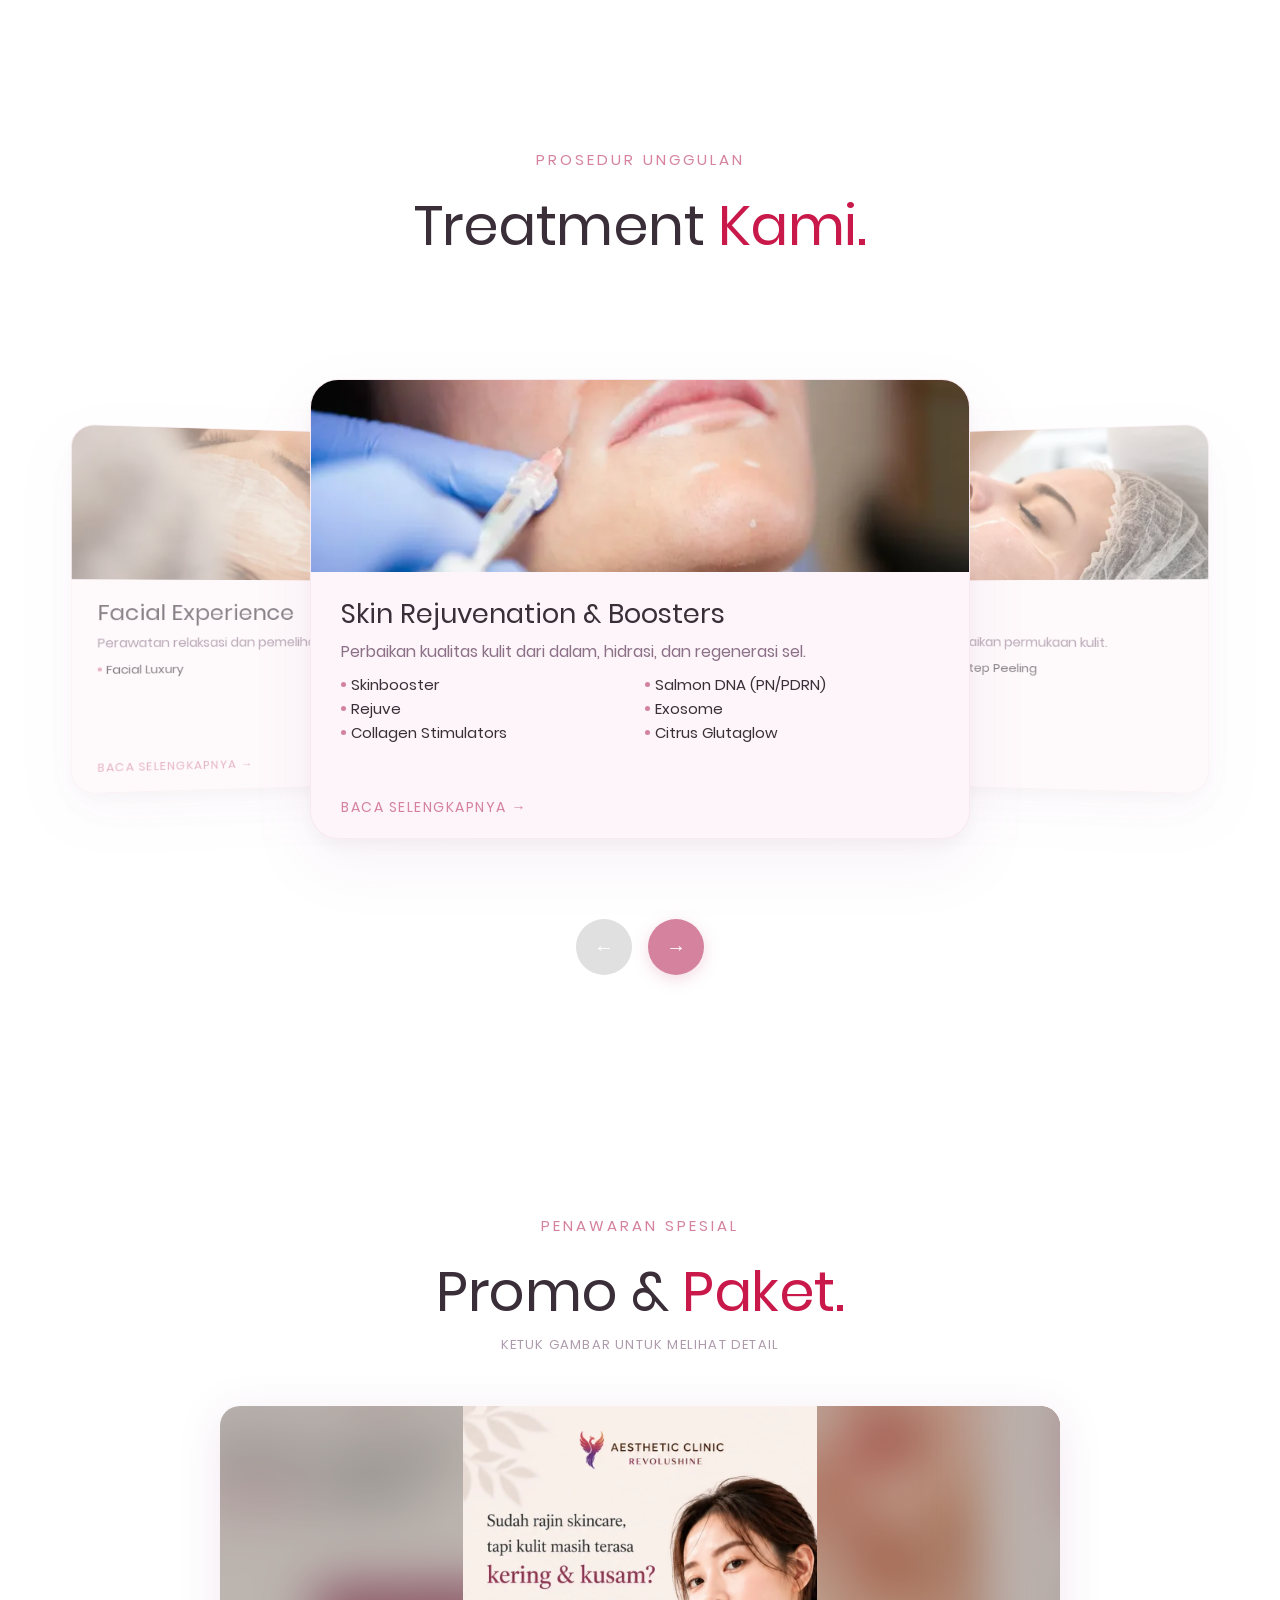
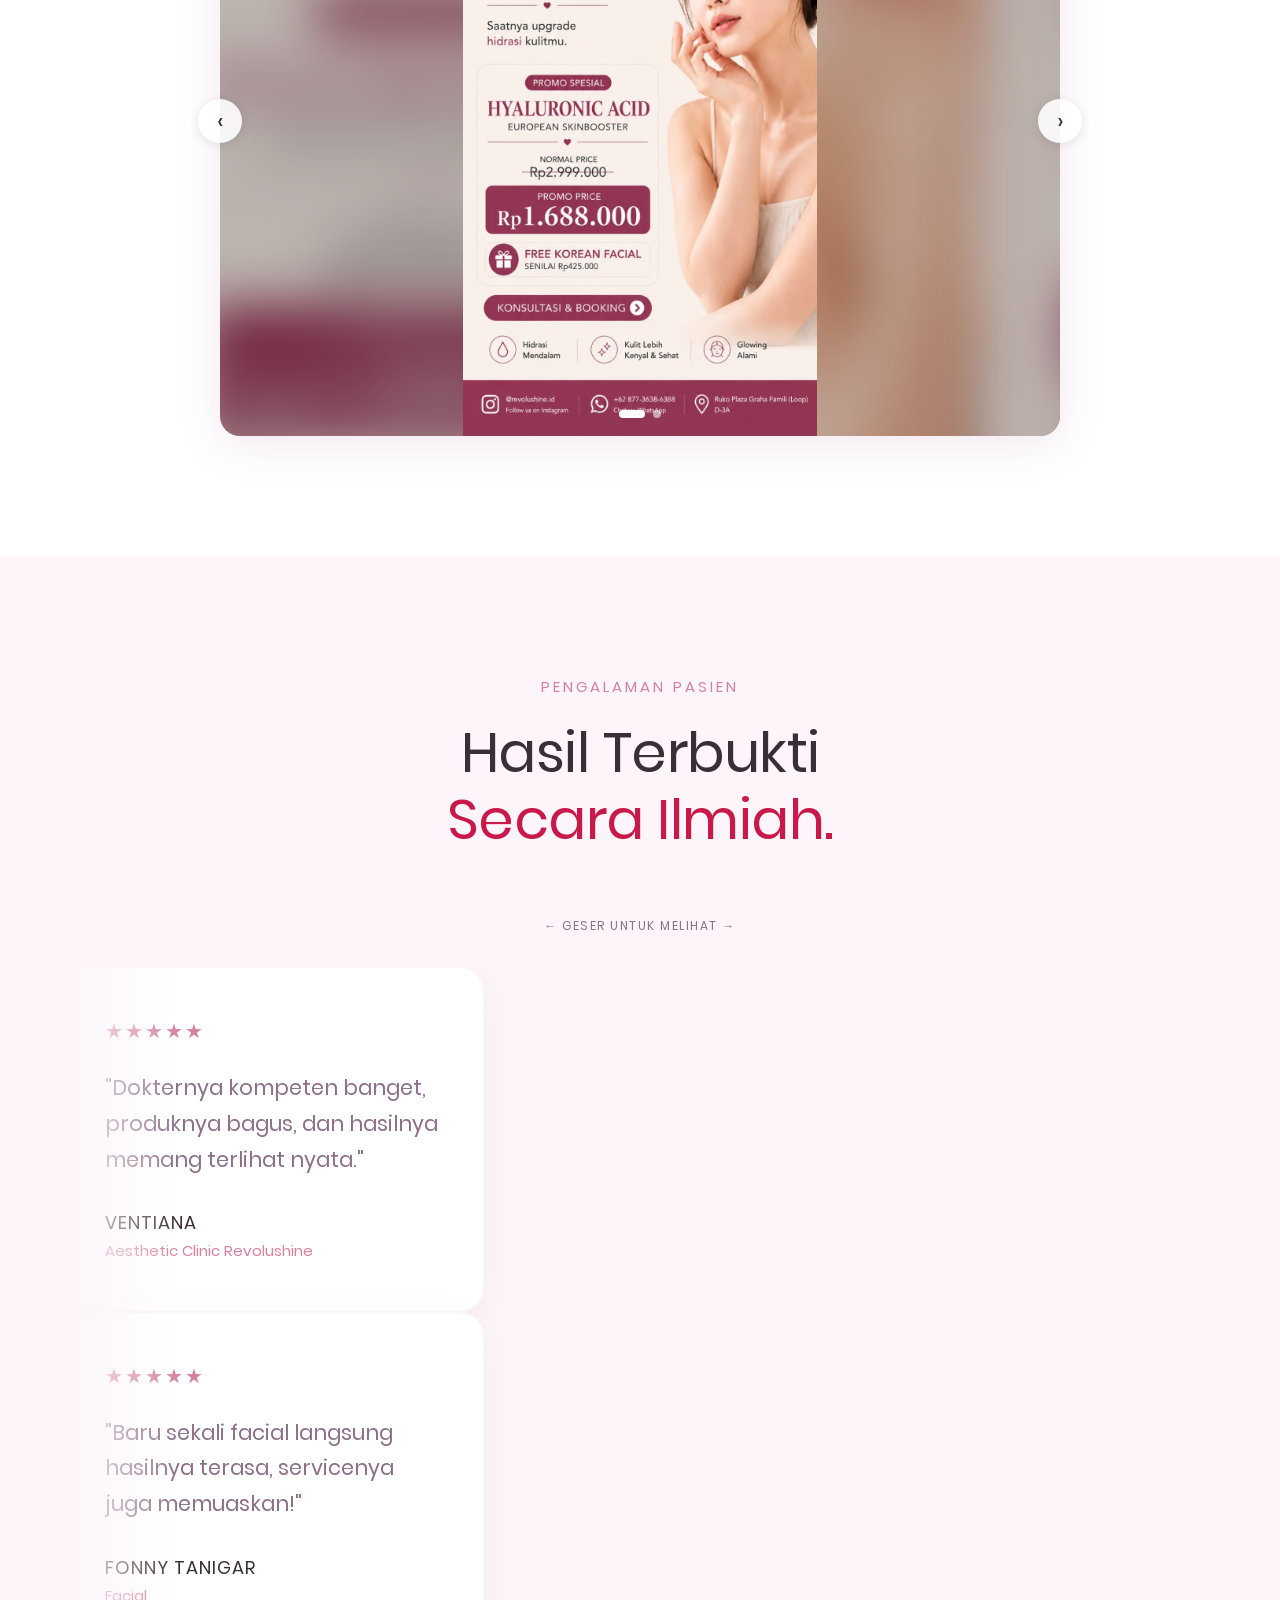
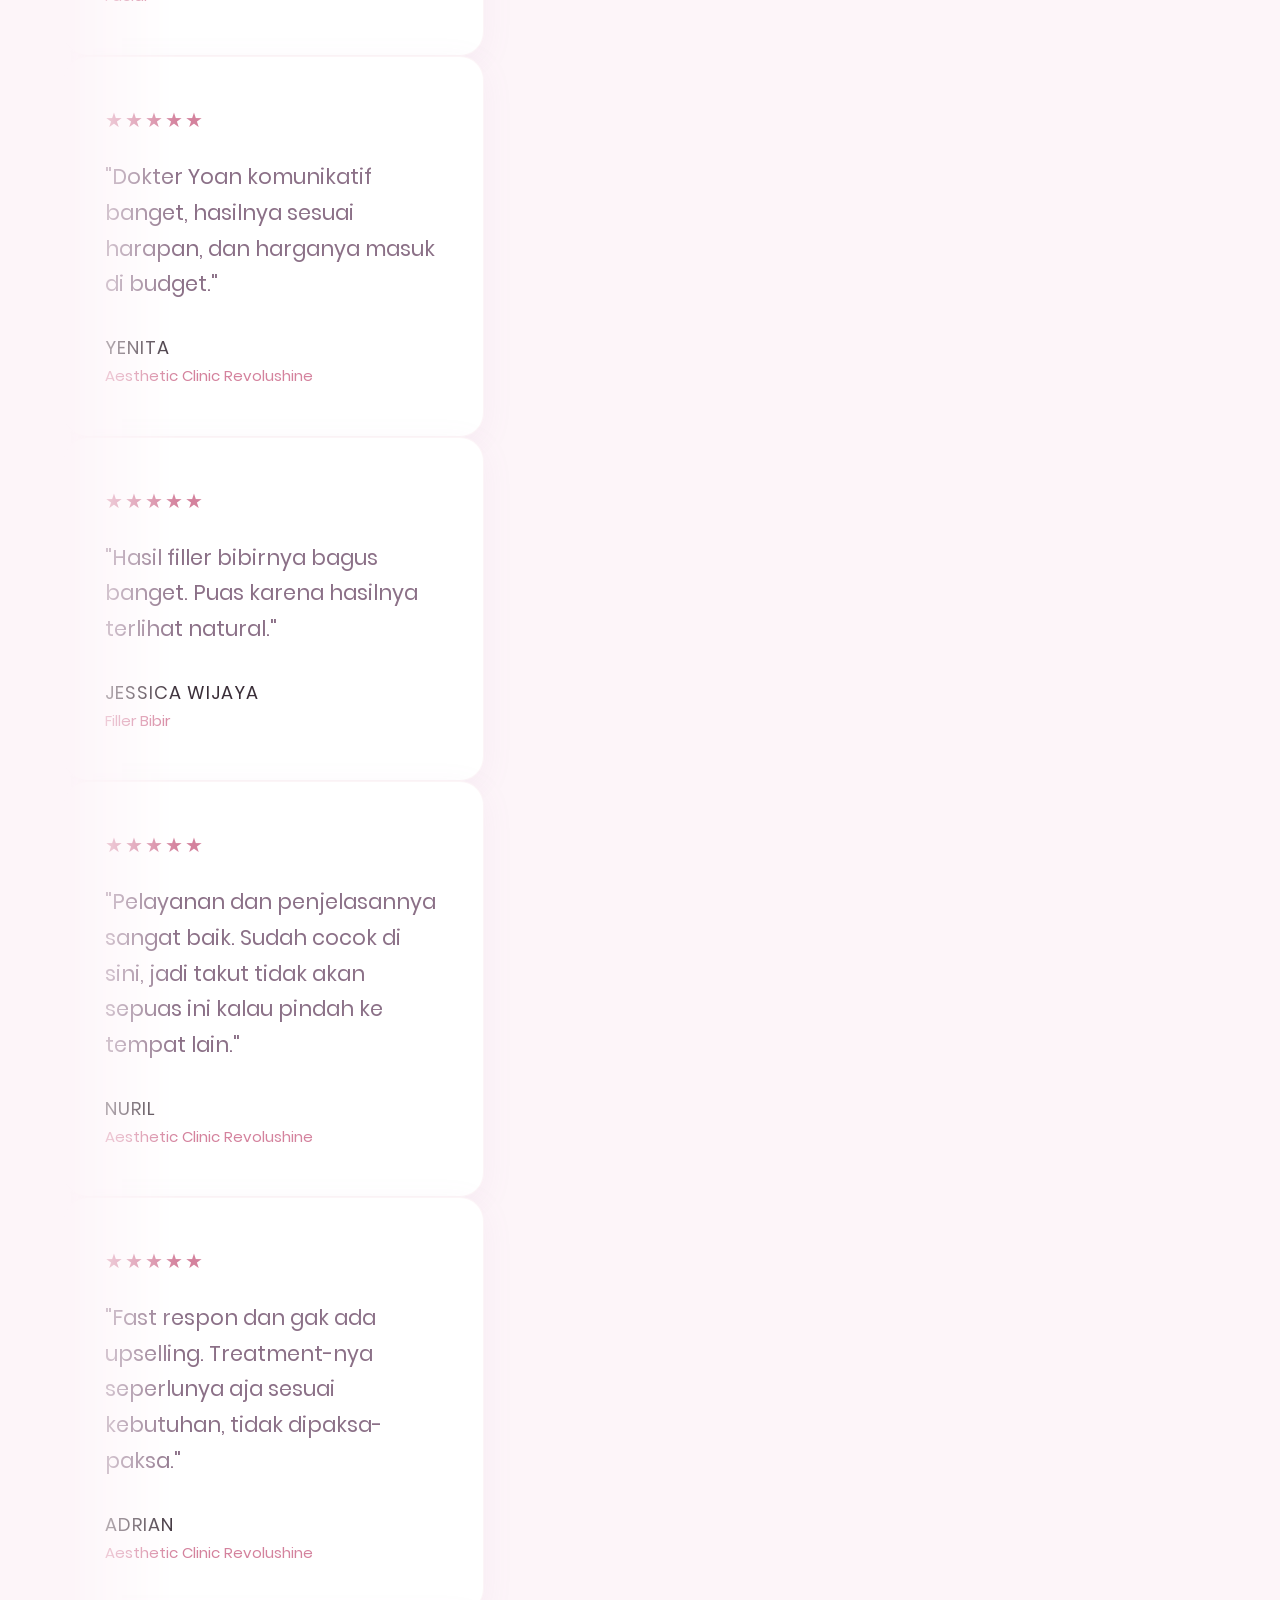
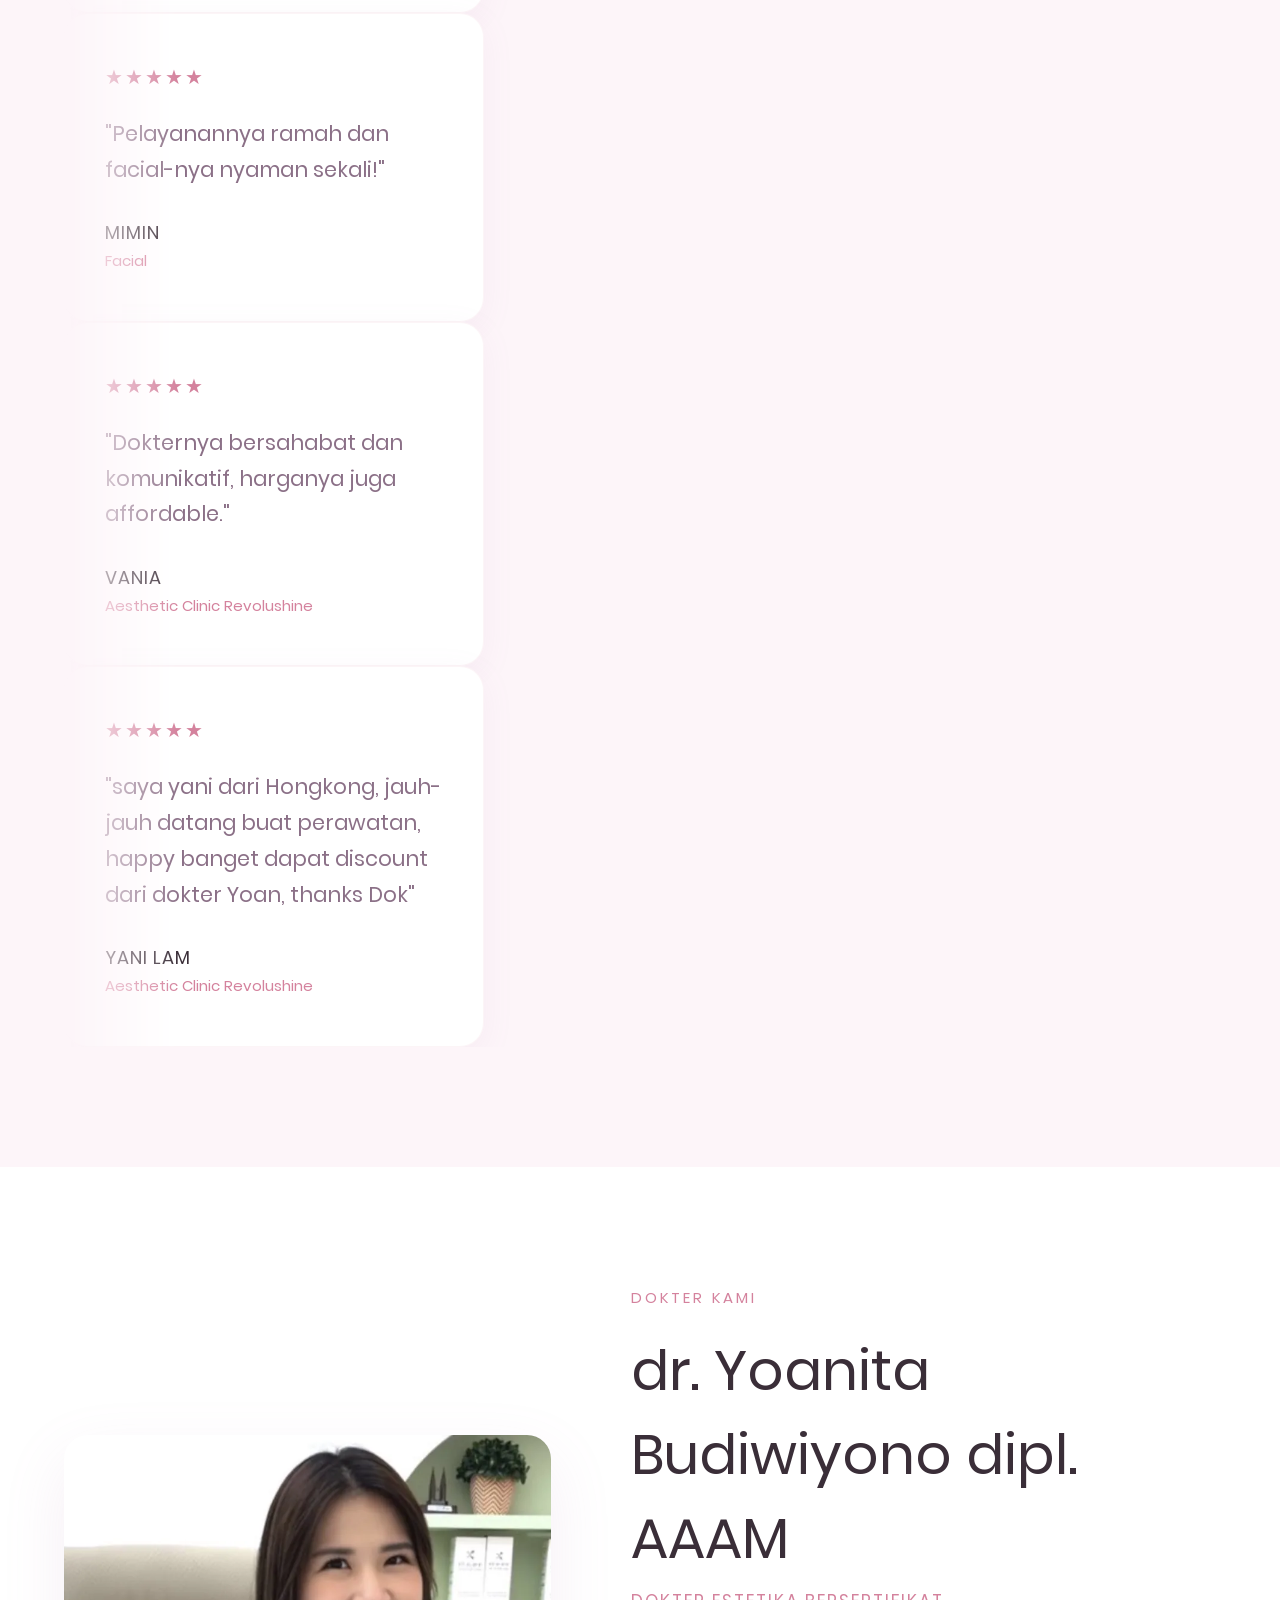
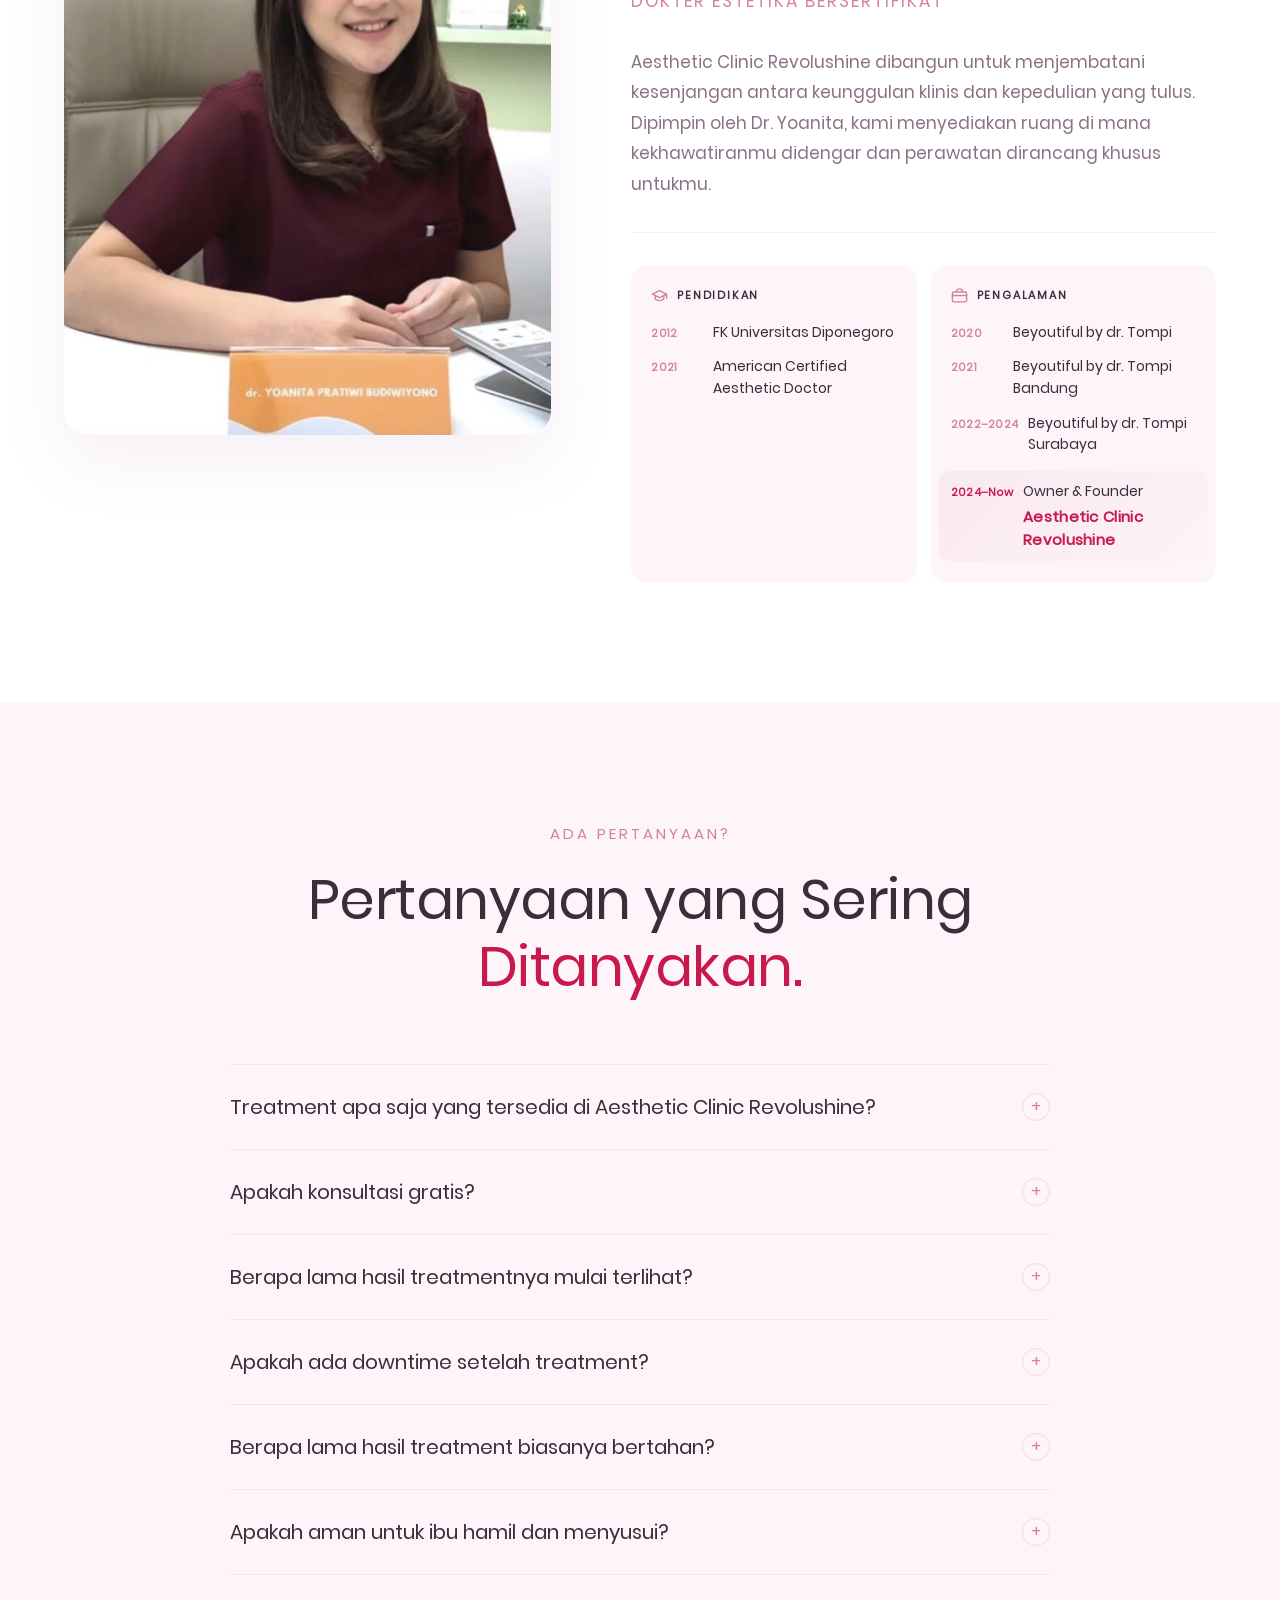
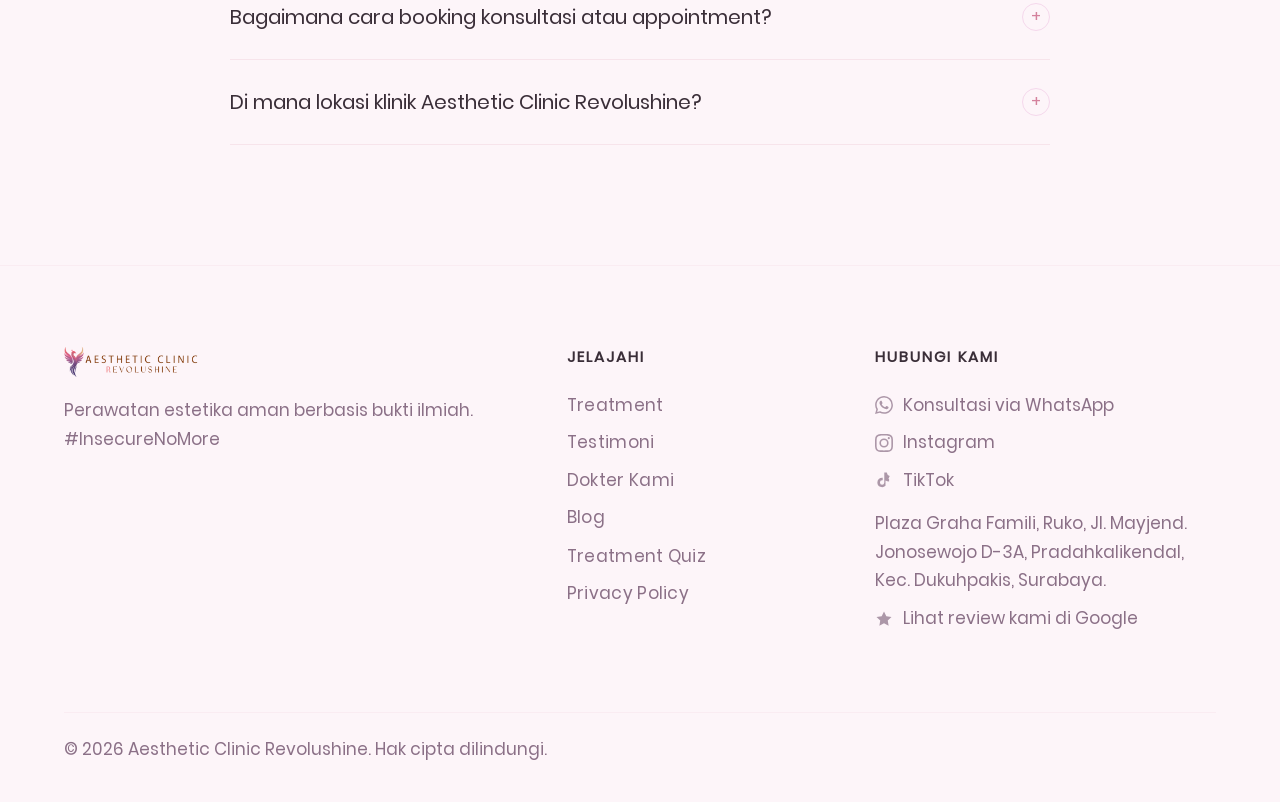
==== commit 0c0c1782: "Swap fonts: The Seasons Regular for H1, Poppins for all other text; fully replace Futura" ====
--- a/index.html
+++ b/index.html
@@ -26,7 +26,7 @@
 <link rel="preconnect" href="https://cdnjs.cloudflare.com" crossorigin>
 <link rel="preconnect" href="https://cdn.jsdelivr.net" crossorigin>
 <link rel="preload" as="image" href="img/hero-img-revolushine.webp" type="image/webp" fetchpriority="high">
-<link rel="preload" as="font" type="font/ttf" href="font/FuturaCyrillicBold.ttf" crossorigin>
+<link rel="preload" as="font" type="font/ttf" href="font/Poppins-Regular.ttf" crossorigin>
 <link rel="icon" type="image/png" href="img/rev-icon-web.png" />
 <link rel="apple-touch-icon" href="img/rev-icon-web.png" />
 <!-- Google tag (gtag.js) -->
--- a/styles.css
+++ b/styles.css
@@ -1,6 +1,6 @@
 /* ── LOCAL FONTS ── */
-@font-face{font-family:'Futura';src:url('font/FuturaCyrillicBook.ttf') format('truetype');font-weight:400;font-style:normal;font-display:swap;}
-@font-face{font-family:'Futura';src:url('font/FuturaCyrillicBold.ttf') format('truetype');font-weight:700;font-style:normal;font-display:swap;}
+@font-face{font-family:'The Seasons';src:url('font/the-seasons-regular.ttf') format('truetype');font-weight:400;font-style:normal;font-display:swap;}
+@font-face{font-family:'Poppins';src:url('font/Poppins-Regular.ttf') format('truetype');font-weight:400;font-style:normal;font-display:swap;}
 
 /* ── BASE & TYPOGRAPHY ── */
 *,*::before,*::after{box-sizing:border-box;margin:0;padding:0}
@@ -13,10 +13,11 @@
   --text-muted: #8B7087;
   --accent: #D4829D;
   --accent-light: #F5D8EC;
-  --font-main: 'Futura', 'Avenir Next', 'Segoe UI', Roboto, Arial, sans-serif;
+  --font-main: 'Poppins', 'Avenir Next', 'Segoe UI', Roboto, Arial, sans-serif;
   --ease: cubic-bezier(0.25, 0.46, 0.45, 0.94);
 }
 body{font-family:var(--font-main);background:var(--bg-primary);color:var(--text-main);overflow-x:hidden;-webkit-font-smoothing:antialiased;line-height:1.5}
+h1{font-family:'The Seasons',var(--font-main);font-weight:400;}
 img{max-width:100%;display:block}
 picture{display:contents}
 a{text-decoration:none;color:inherit}
